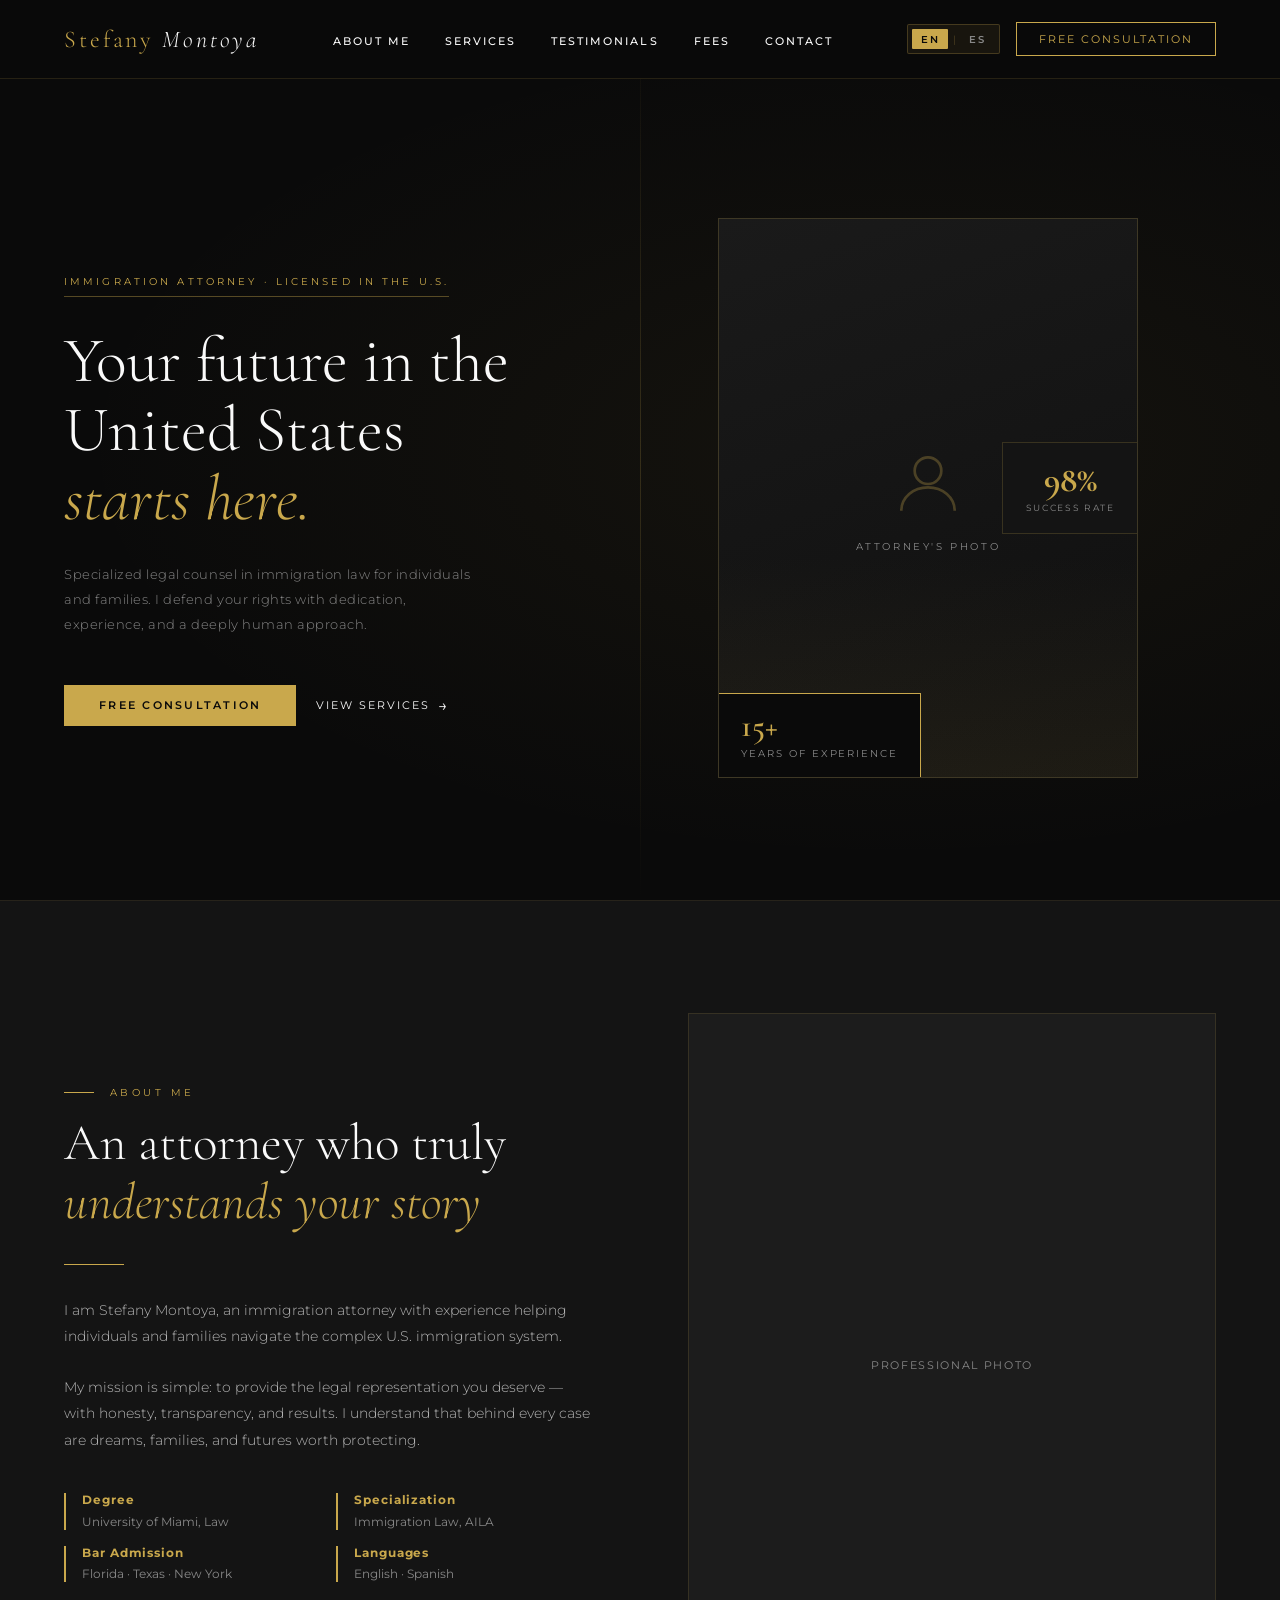
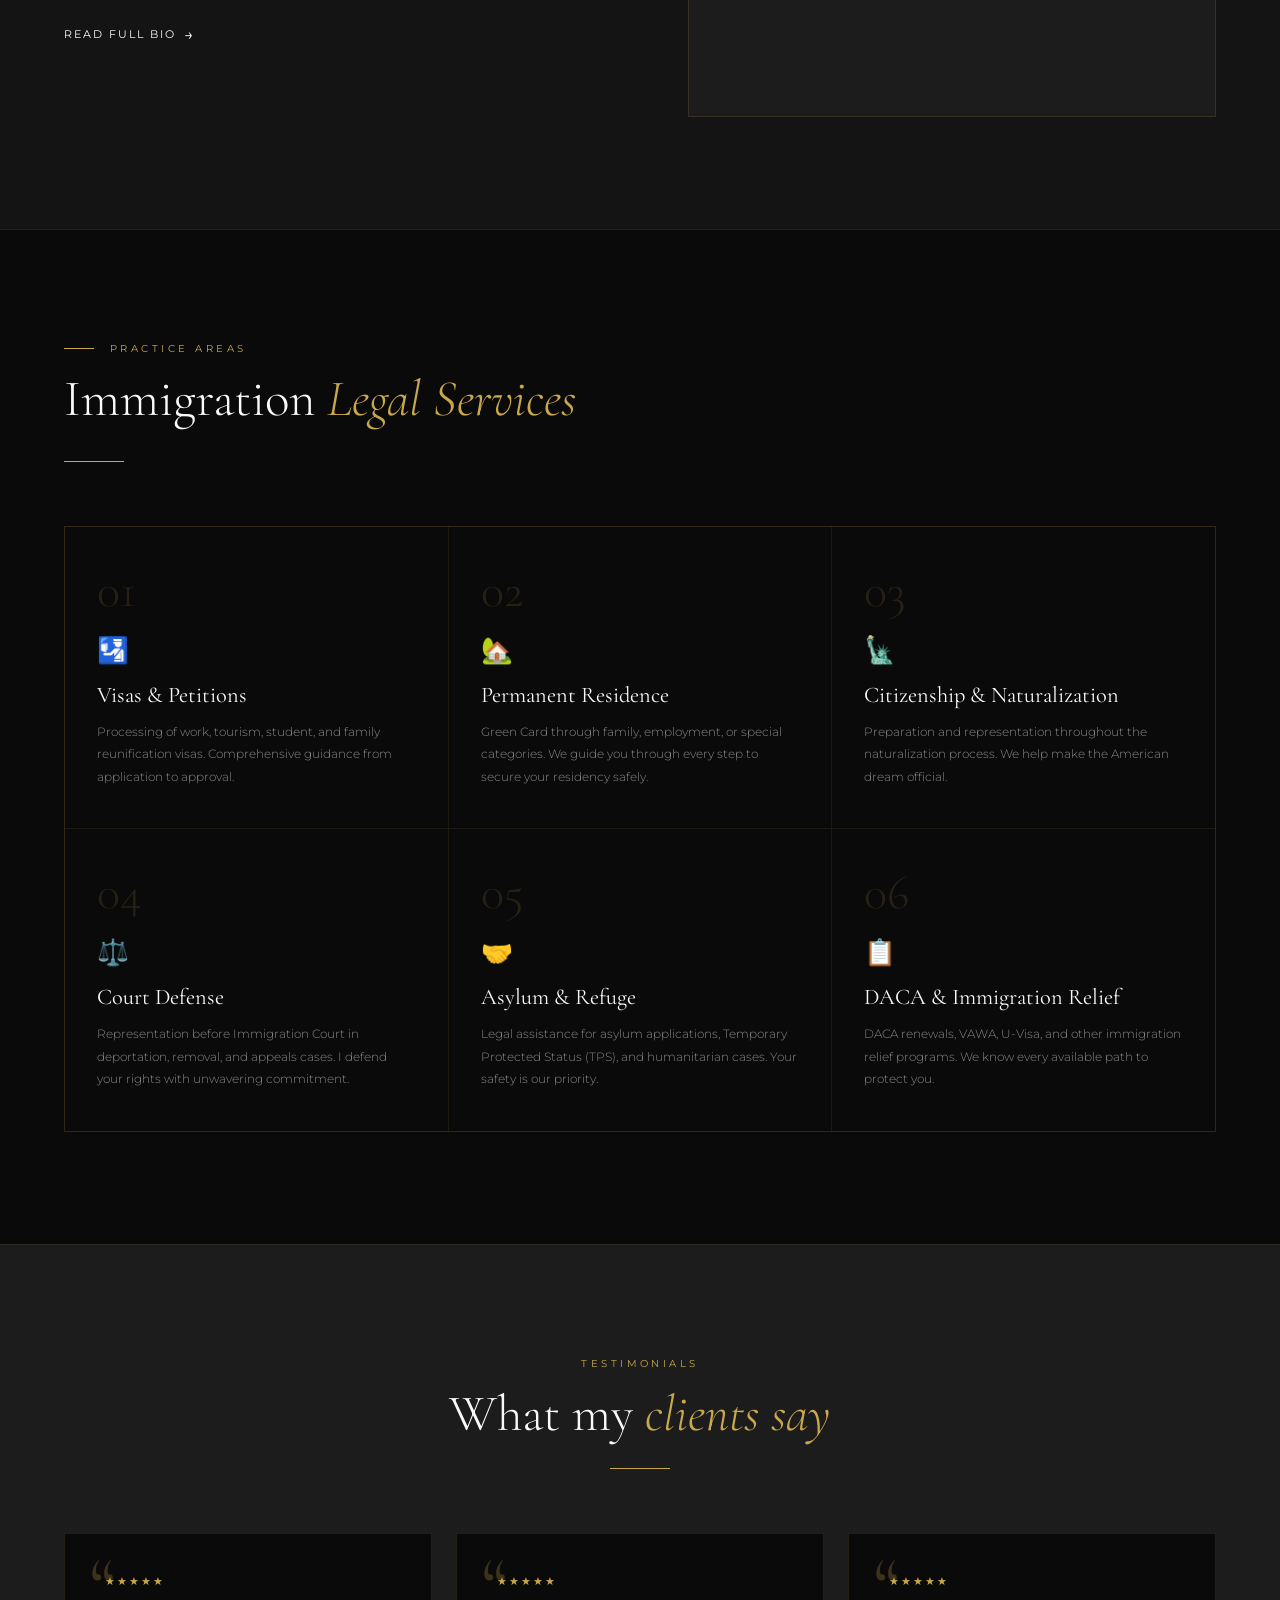
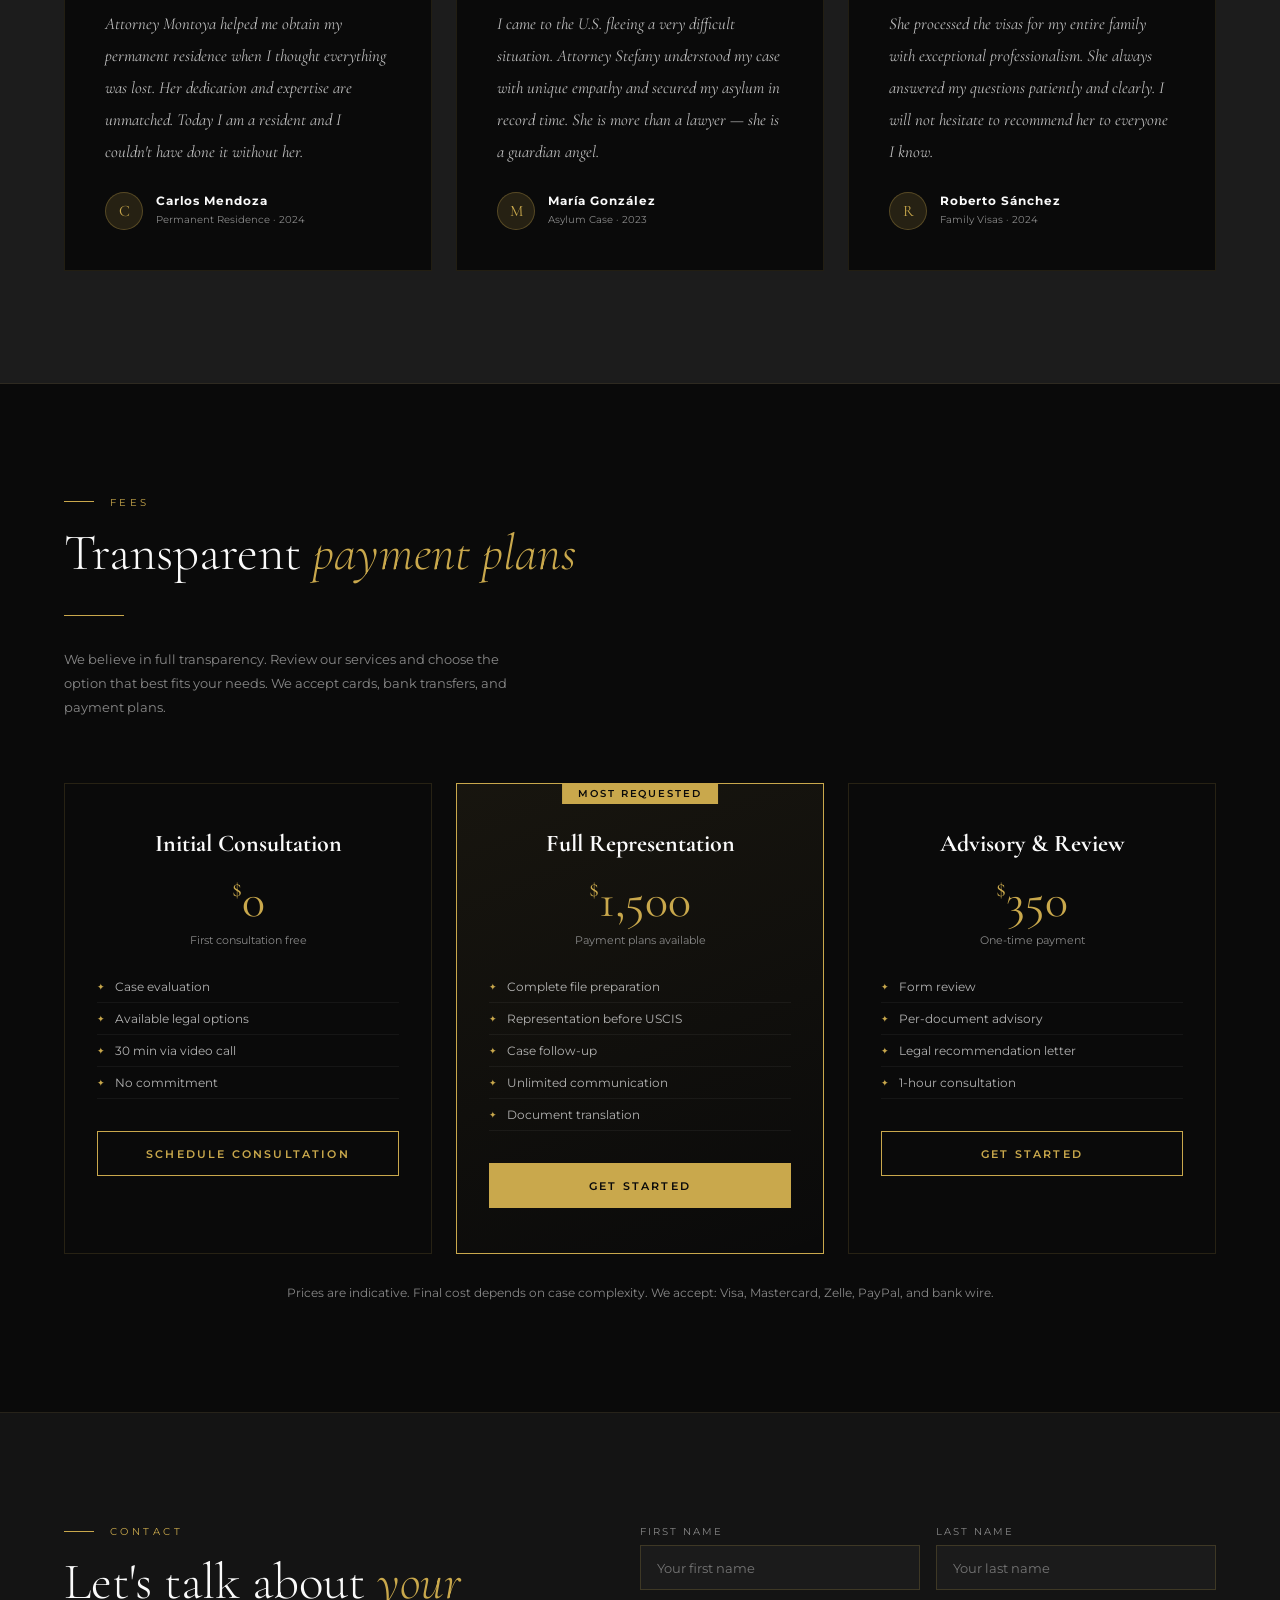
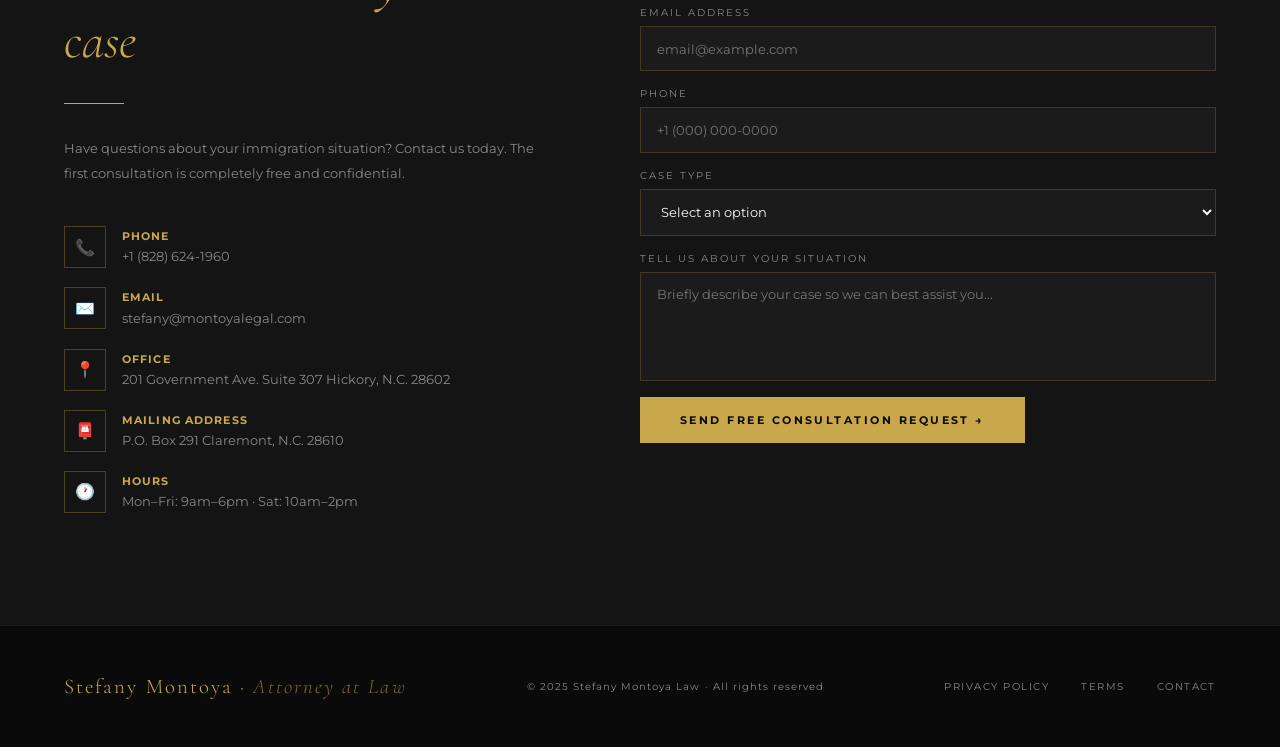
==== index.html @ d2151950 "primer commit" ====
<!doctype html>
<html lang="en">
  <head>
    <meta charset="UTF-8" />
    <meta name="viewport" content="width=device-width, initial-scale=1.0" />
    <title>Stefany Montoya | Immigration Attorney</title>
    <link
      href="https://fonts.googleapis.com/css2?family=Cormorant+Garamond:ital,wght@0,300;0,400;0,600;1,300;1,400&family=Montserrat:wght@300;400;500;600&display=swap"
      rel="stylesheet"
    />
    <link rel="stylesheet" href="css/styles.css" />
  </head>
  <body>
    <!-- ── NAV ── -->
    <nav>
      <a href="index.html" class="nav-logo">Stefany <span>Montoya</span></a>
      <ul class="nav-links">
        <li>
          <a href="about.html" data-en="About Me" data-es="Sobre mí"
            >About Me</a
          >
        </li>
        <li>
          <a href="#servicios" data-en="Services" data-es="Servicios"
            >Services</a
          >
        </li>
        <li>
          <a href="#testimonios" data-en="Testimonials" data-es="Testimonios"
            >Testimonials</a
          >
        </li>
        <li><a href="#pagos" data-en="Fees" data-es="Honorarios">Fees</a></li>
        <li>
          <a href="#contacto" data-en="Contact" data-es="Contacto">Contact</a>
        </li>
      </ul>
      <div class="nav-right">
        <div class="lang-toggle">
          <button class="lang-btn active" id="btn-en" onclick="setLang('en')">
            EN
          </button>
          <span class="lang-sep">|</span>
          <button class="lang-btn" id="btn-es" onclick="setLang('es')">
            ES
          </button>
        </div>
        <a
          href="#contacto"
          class="nav-cta"
          data-en="Free Consultation"
          data-es="Consulta gratis"
          >Free Consultation</a
        >
      </div>
    </nav>

    <!-- ── HERO ── -->
    <section id="hero">
      <div class="hero-bg"></div>
      <div class="hero-line"></div>

      <div class="hero-content fade-in">
        <span
          class="hero-label"
          data-en="Immigration Attorney · Licensed in the U.S."
          data-es="Abogada de Inmigración · Licenciada en EE.UU."
        >
          Immigration Attorney · Licensed in the U.S.
        </span>
        <h1 class="hero-title">
          <span
            data-en="Your future in the<br>United States"
            data-es="Tu futuro en<br>Estados Unidos"
            >Your future in the<br />United States</span
          ><br />
          <em data-en="starts here." data-es="comienza aquí.">starts here.</em>
        </h1>
        <p
          class="hero-subtitle"
          data-en="Specialized legal counsel in immigration law for individuals and families. I defend your rights with dedication, experience, and a deeply human approach."
          data-es="Asesoría legal especializada en inmigración para individuos y familias. Defiendo tus derechos con dedicación, experiencia y un trato profundamente humano."
        >
          Specialized legal counsel in immigration law for individuals and
          families. I defend your rights with dedication, experience, and a
          deeply human approach.
        </p>
        <div class="hero-actions">
          <a
            href="#contacto"
            class="btn-primary"
            data-en="Free Consultation"
            data-es="Consulta gratuita"
            >Free Consultation</a
          >
          <a
            href="#servicios"
            class="btn-secondary"
            data-en="View Services"
            data-es="Ver servicios"
            >View Services</a
          >
        </div>
      </div>

      <div class="hero-visual fade-in">
        <div class="hero-portrait">
          <div class="hero-portrait-placeholder">
            <svg
              width="80"
              height="80"
              viewBox="0 0 24 24"
              fill="none"
              stroke="currentColor"
              stroke-width="0.8"
            >
              <circle cx="12" cy="8" r="4" />
              <path d="M4 20c0-4 3.6-7 8-7s8 3 8 7" />
            </svg>
            <p data-en="Attorney's Photo" data-es="Foto de la abogada">
              Attorney's Photo
            </p>
          </div>
          <div class="hero-badge">
            <strong>15+</strong>
            <span data-en="Years of Experience" data-es="Años de experiencia"
              >Years of Experience</span
            >
          </div>
          <div class="hero-stats">
            <strong>98%</strong>
            <span data-en="Success Rate" data-es="Casos exitosos"
              >Success Rate</span
            >
          </div>
        </div>
      </div>
    </section>

    <!-- ── ABOUT PREVIEW ── -->
    <section id="sobre-mi">
      <div class="sobre-text fade-in">
        <span class="section-label" data-en="About Me" data-es="Sobre mí"
          >About Me</span
        >
        <h2 class="section-title">
          <span data-en="An attorney who truly " data-es="Una abogada que "
            >An attorney who truly
          </span>
          <em data-en="understands your story" data-es="entiende tu historia"
            >understands your story</em
          >
        </h2>
        <div class="gold-divider"></div>
        <p
          data-en="I am Stefany Montoya, an immigration attorney with experience helping individuals and families navigate the complex U.S. immigration system."
          data-es="Soy Stefany Montoya, abogada especializada en derecho migratorio con experiencia ayudando a familias e individuos a navegar el complejo sistema de inmigración de los Estados Unidos."
        >
          I am Stefany Montoya, an immigration attorney with experience helping
          individuals and families navigate the complex U.S. immigration system.
        </p>
        <p
          data-en="My mission is simple: to provide the legal representation you deserve — with honesty, transparency, and results. I understand that behind every case are dreams, families, and futures worth protecting."
          data-es="Mi misión es simple: brindarte la representación legal que mereces con honestidad, transparencia y resultados. Entiendo que detrás de cada caso hay sueños, familias y futuros que proteger."
        >
          My mission is simple: to provide the legal representation you deserve
          — with honesty, transparency, and results.
        </p>
        <div class="sobre-credentials">
          <div class="credential">
            <strong data-en="Degree" data-es="Licenciatura">Degree</strong>
            <span>University of Miami, Law</span>
          </div>
          <div class="credential">
            <strong data-en="Specialization" data-es="Especialización"
              >Specialization</strong
            >
            <span
              data-en="Immigration Law, AILA"
              data-es="Derecho Migratorio, AILA"
              >Immigration Law, AILA</span
            >
          </div>
          <div class="credential">
            <strong data-en="Bar Admission" data-es="Barra de Abogados"
              >Bar Admission</strong
            >
            <span>Florida · Texas · New York</span>
          </div>
          <div class="credential">
            <strong data-en="Languages" data-es="Idiomas">Languages</strong>
            <span data-en="English · Spanish" data-es="Inglés · Español"
              >English · Spanish</span
            >
          </div>
        </div>
        <br />
        <a
          href="about.html"
          class="btn-secondary"
          style="margin-top: 1.5rem"
          data-en="Read Full Bio"
          data-es="Ver biografía completa"
          >Read Full Bio</a
        >
      </div>
      <div class="sobre-image-col">
        <div class="sobre-accent"></div>
        <div
          class="sobre-img-wrap"
          data-en="Professional Photo"
          data-es="Foto profesional"
        >
          Professional Photo
        </div>
        <div class="sobre-accent2"></div>
      </div>
    </section>

    <!-- ── SERVICES ── -->
    <section id="servicios">
      <div class="servicios-header fade-in">
        <span
          class="section-label"
          data-en="Practice Areas"
          data-es="Áreas de práctica"
          >Practice Areas</span
        >
        <h2 class="section-title">
          <span data-en="Immigration " data-es="Servicios legales "
            >Immigration
          </span>
          <em data-en="Legal Services" data-es="de Inmigración"
            >Legal Services</em
          >
        </h2>
        <div class="gold-divider"></div>
      </div>
      <div class="servicios-grid fade-in">
        <div class="servicio-card">
          <div class="servicio-num">01</div>
          <span class="servicio-icon">🛂</span>
          <h3 data-en="Visas & Petitions" data-es="Visas y Peticiones">
            Visas & Petitions
          </h3>
          <p
            data-en="Processing of work, tourism, student, and family reunification visas. Comprehensive guidance from application to approval."
            data-es="Tramitación de visas de trabajo, turismo, estudiantiles y reunificación familiar. Asesoría integral desde la solicitud hasta la aprobación."
          >
            Processing of work, tourism, student, and family reunification
            visas. Comprehensive guidance from application to approval.
          </p>
        </div>
        <div class="servicio-card">
          <div class="servicio-num">02</div>
          <span class="servicio-icon">🏡</span>
          <h3 data-en="Permanent Residence" data-es="Residencia Permanente">
            Permanent Residence
          </h3>
          <p
            data-en="Green Card through family, employment, or special categories. We guide you through every step to secure your residency safely."
            data-es="Green Card por familia, empleo o categorías especiales. Te guiamos en cada etapa del proceso para obtener tu residencia de forma segura."
          >
            Green Card through family, employment, or special categories. We
            guide you through every step to secure your residency safely.
          </p>
        </div>
        <div class="servicio-card">
          <div class="servicio-num">03</div>
          <span class="servicio-icon">🗽</span>
          <h3
            data-en="Citizenship & Naturalization"
            data-es="Ciudadanía y Naturalización"
          >
            Citizenship & Naturalization
          </h3>
          <p
            data-en="Preparation and representation throughout the naturalization process. We help make the American dream official."
            data-es="Preparación y representación para el proceso de naturalización. Hacemos que el sueño americano de tus documentos se haga realidad."
          >
            Preparation and representation throughout the naturalization
            process. We help make the American dream official.
          </p>
        </div>
        <div class="servicio-card">
          <div class="servicio-num">04</div>
          <span class="servicio-icon">⚖️</span>
          <h3 data-en="Court Defense" data-es="Defensa en Corte">
            Court Defense
          </h3>
          <p
            data-en="Representation before Immigration Court in deportation, removal, and appeals cases. I defend your rights with unwavering commitment."
            data-es="Representación ante el Tribunal de Inmigración en casos de deportación, remoción y apelaciones. Defiendo tus derechos con firmeza."
          >
            Representation before Immigration Court in deportation, removal, and
            appeals cases. I defend your rights with unwavering commitment.
          </p>
        </div>
        <div class="servicio-card">
          <div class="servicio-num">05</div>
          <span class="servicio-icon">🤝</span>
          <h3 data-en="Asylum & Refuge" data-es="Asilo y Refugio">
            Asylum & Refuge
          </h3>
          <p
            data-en="Legal assistance for asylum applications, Temporary Protected Status (TPS), and humanitarian cases. Your safety is our priority."
            data-es="Asistencia legal para solicitudes de asilo, protección temporal (TPS) y casos humanitarios. Tu seguridad es nuestra prioridad."
          >
            Legal assistance for asylum applications, TPS, and humanitarian
            cases. Your safety is our priority.
          </p>
        </div>
        <div class="servicio-card">
          <div class="servicio-num">06</div>
          <span class="servicio-icon">📋</span>
          <h3
            data-en="DACA & Immigration Relief"
            data-es="DACA y Alivio Migratorio"
          >
            DACA & Immigration Relief
          </h3>
          <p
            data-en="DACA renewals, VAWA, U-Visa, and other immigration relief programs. We know every available path to protect you."
            data-es="Renovaciones de DACA, VAWA, U-Visa y otros programas de alivio migratorio. Conocemos cada vía disponible para protegerte."
          >
            DACA renewals, VAWA, U-Visa, and other immigration relief programs.
            We know every available path to protect you.
          </p>
        </div>
      </div>
    </section>

    <!-- ── TESTIMONIALS ── -->
    <section id="testimonios">
      <div class="testimonios-header fade-in">
        <span class="section-label" data-en="Testimonials" data-es="Testimonios"
          >Testimonials</span
        >
        <h2 class="section-title">
          <span data-en="What my " data-es="Lo que dicen ">What my </span>
          <em data-en="clients say" data-es="mis clientes">clients say</em>
        </h2>
        <div class="gold-divider" style="margin: 1.5rem auto"></div>
      </div>
      <div class="testimonios-grid fade-in">
        <div class="testimonio">
          <div class="stars">★★★★★</div>
          <p
            data-en="Attorney Montoya helped me obtain my permanent residence when I thought everything was lost. Her dedication and expertise are unmatched. Today I am a resident and I couldn't have done it without her."
            data-es="La Dra. Montoya me ayudó a obtener mi residencia permanente cuando pensé que todo estaba perdido. Su dedicación y conocimiento son incomparables. Hoy soy residente y no lo podría haber logrado sin ella."
          >
            Attorney Montoya helped me obtain my permanent residence when I
            thought everything was lost. Her dedication and expertise are
            unmatched.
          </p>
          <div class="testimonio-author">
            <div class="author-avatar">C</div>
            <div class="author-info">
              <strong>Carlos Mendoza</strong>
              <span
                data-en="Permanent Residence · 2024"
                data-es="Residencia Permanente · 2024"
                >Permanent Residence · 2024</span
              >
            </div>
          </div>
        </div>
        <div class="testimonio">
          <div class="stars">★★★★★</div>
          <p
            data-en="I came to the U.S. fleeing a very difficult situation. Attorney Stefany understood my case with unique empathy and secured my asylum in record time. She is more than a lawyer — she is a guardian angel."
            data-es="Llegué a EE.UU. huyendo de una situación muy difícil. La abogada Stefany entendió mi caso con una empatía única y logró mi asilo en tiempo récord. Es más que una abogada, es un ángel guardián."
          >
            I came to the U.S. fleeing a very difficult situation. Attorney
            Stefany secured my asylum in record time. She is more than a lawyer.
          </p>
          <div class="testimonio-author">
            <div class="author-avatar">M</div>
            <div class="author-info">
              <strong>María González</strong>
              <span data-en="Asylum Case · 2023" data-es="Caso de Asilo · 2023"
                >Asylum Case · 2023</span
              >
            </div>
          </div>
        </div>
        <div class="testimonio">
          <div class="stars">★★★★★</div>
          <p
            data-en="She processed the visas for my entire family with exceptional professionalism. She always answered my questions patiently and clearly. I will not hesitate to recommend her to everyone I know."
            data-es="Tramitó las visas de toda mi familia con una profesionalidad excepcional. Siempre respondía mis preguntas con paciencia y claridad. No dudaré en recomendarla a todos mis conocidos."
          >
            She processed the visas for my entire family with exceptional
            professionalism. I will not hesitate to recommend her to everyone I
            know.
          </p>
          <div class="testimonio-author">
            <div class="author-avatar">R</div>
            <div class="author-info">
              <strong>Roberto Sánchez</strong>
              <span
                data-en="Family Visas · 2024"
                data-es="Visas Familiares · 2024"
                >Family Visas · 2024</span
              >
            </div>
          </div>
        </div>
      </div>
    </section>

    <!-- ── FEES ── -->
    <section id="pagos">
      <div class="pagos-header fade-in">
        <span class="section-label" data-en="Fees" data-es="Honorarios"
          >Fees</span
        >
        <h2 class="section-title">
          <span data-en="Transparent " data-es="Planes de ">Transparent </span>
          <em data-en="payment plans" data-es="pago transparentes"
            >payment plans</em
          >
        </h2>
        <div class="gold-divider"></div>
        <p
          style="
            font-size: 0.83rem;
            color: var(--text-muted);
            max-width: 480px;
            line-height: 1.8;
          "
          data-en="We believe in full transparency. Review our services and choose the option that best fits your needs. We accept cards, bank transfers, and payment plans."
          data-es="Creemos en la transparencia total. Conoce nuestros servicios y elige el que mejor se adapte a tu situación. Aceptamos tarjetas, transferencias y planes de pago."
        >
          We believe in full transparency. Review our services and choose the
          option that best fits your needs.
        </p>
      </div>
      <div class="pagos-grid fade-in">
        <div class="pago-card">
          <h3 data-en="Initial Consultation" data-es="Consulta Inicial">
            Initial Consultation
          </h3>
          <div class="pago-price"><sup>$</sup>0</div>
          <p
            class="pago-period"
            data-en="First consultation free"
            data-es="Primera consulta gratuita"
          >
            First consultation free
          </p>
          <ul class="pago-features">
            <li data-en="Case evaluation" data-es="Evaluación de tu caso">
              Case evaluation
            </li>
            <li
              data-en="Available legal options"
              data-es="Opciones legales disponibles"
            >
              Available legal options
            </li>
            <li
              data-en="30 min via video call"
              data-es="30 minutos por videollamada"
            >
              30 min via video call
            </li>
            <li data-en="No commitment" data-es="Sin compromiso">
              No commitment
            </li>
          </ul>
          <button
            class="btn-pago"
            onclick="
              document
                .getElementById('contacto')
                .scrollIntoView({ behavior: 'smooth' })
            "
            data-en="Schedule Consultation"
            data-es="Agendar consulta"
          >
            Schedule Consultation
          </button>
        </div>
        <div class="pago-card featured">
          <div
            class="pago-badge"
            data-en="Most Requested"
            data-es="Más solicitado"
          >
            Most Requested
          </div>
          <h3 data-en="Full Representation" data-es="Representación Completa">
            Full Representation
          </h3>
          <div class="pago-price"><sup>$</sup>1,500</div>
          <p
            class="pago-period"
            data-en="Payment plans available"
            data-es="Pago en cuotas disponible"
          >
            Payment plans available
          </p>
          <ul class="pago-features">
            <li
              data-en="Complete file preparation"
              data-es="Preparación del expediente"
            >
              Complete file preparation
            </li>
            <li
              data-en="Representation before USCIS"
              data-es="Representación ante USCIS"
            >
              Representation before USCIS
            </li>
            <li data-en="Case follow-up" data-es="Seguimiento del caso">
              Case follow-up
            </li>
            <li
              data-en="Unlimited communication"
              data-es="Comunicación ilimitada"
            >
              Unlimited communication
            </li>
            <li
              data-en="Document translation"
              data-es="Traducción de documentos"
            >
              Document translation
            </li>
          </ul>
          <button
            class="btn-pago"
            data-en="Get Started"
            data-es="Contratar ahora"
          >
            Get Started
          </button>
        </div>
        <div class="pago-card">
          <h3 data-en="Advisory & Review" data-es="Asesoría y Revisión">
            Advisory & Review
          </h3>
          <div class="pago-price"><sup>$</sup>350</div>
          <p
            class="pago-period"
            data-en="One-time payment"
            data-es="Pago único"
          >
            One-time payment
          </p>
          <ul class="pago-features">
            <li data-en="Form review" data-es="Revisión de formularios">
              Form review
            </li>
            <li
              data-en="Per-document advisory"
              data-es="Asesoría por documento"
            >
              Per-document advisory
            </li>
            <li
              data-en="Legal recommendation letter"
              data-es="Carta de recomendación legal"
            >
              Legal recommendation letter
            </li>
            <li data-en="1-hour consultation" data-es="1 hora de consulta">
              1-hour consultation
            </li>
          </ul>
          <button class="btn-pago" data-en="Get Started" data-es="Contratar">
            Get Started
          </button>
        </div>
      </div>
      <p
        style="
          text-align: center;
          margin-top: 2rem;
          font-size: 0.72rem;
          color: var(--text-muted);
        "
        data-en="Prices are indicative. Final cost depends on case complexity. We accept: Visa, Mastercard, Zelle, PayPal, and bank wire."
        data-es="Los precios son orientativos. El costo final depende de la complejidad del caso. Aceptamos: Visa, Mastercard, Zelle, PayPal y transferencia bancaria."
      >
        Prices are indicative. Final cost depends on case complexity. We accept:
        Visa, Mastercard, Zelle, PayPal, and bank wire.
      </p>
    </section>

    <!-- ── CONTACT ── -->
    <section id="contacto">
      <div class="contacto-inner">
        <div class="contacto-info fade-in">
          <span class="section-label" data-en="Contact" data-es="Contacto"
            >Contact</span
          >
          <h2 class="section-title">
            <span data-en="Let's talk about " data-es="Hablemos de "
              >Let's talk about
            </span>
            <em data-en="your case" data-es="tu caso">your case</em>
          </h2>
          <div class="gold-divider"></div>
          <p
            data-en="Have questions about your immigration situation? Contact us today. The first consultation is completely free and confidential."
            data-es="¿Tienes dudas sobre tu situación migratoria? Contáctanos hoy. La primera consulta es completamente gratuita y confidencial."
          >
            Have questions about your immigration situation? Contact us today.
            The first consultation is completely free and confidential.
          </p>
          <div class="contact-methods">
            <div class="contact-item">
              <div class="contact-icon">📞</div>
              <div class="contact-item-text">
                <strong data-en="Phone" data-es="Teléfono">Phone</strong>
                <span>+1 (828) 624-1960</span>
              </div>
            </div>
            <div class="contact-item">
              <div class="contact-icon">✉️</div>
              <div class="contact-item-text">
                <strong data-en="Email" data-es="Correo">Email</strong>
                <span>stefany@montoyalegal.com</span>
              </div>
            </div>
            <div class="contact-item">
              <div class="contact-icon">📍</div>
              <div class="contact-item-text">
                <strong data-en="Office" data-es="Oficina">Office</strong>
                <span>201 Government Ave. Suite 307 Hickory, N.C. 28602</span>
              </div>
            </div>
            <div class="contact-item">
              <div class="contact-icon">📮</div>
              <div class="contact-item-text">
                <strong data-en="Mailing Address" data-es="Dirección Postal"
                  >Mailing Address</strong
                >
                <span> P.O. Box 291 Claremont, N.C. 28610</span>
              </div>
            </div>
            <div class="contact-item">
              <div class="contact-icon">🕐</div>
              <div class="contact-item-text">
                <strong data-en="Hours" data-es="Horario">Hours</strong>
                <span
                  data-en="Mon–Fri: 9am–6pm · Sat: 10am–2pm"
                  data-es="Lun–Vie: 9am–6pm · Sáb: 10am–2pm"
                  >Mon–Fri: 9am–6pm · Sat: 10am–2pm</span
                >
              </div>
            </div>
          </div>
        </div>
        <div class="fade-in">
          <div class="form-grid">
            <div class="form-row">
              <div class="form-group">
                <label data-en="First Name" data-es="Nombre">First Name</label>
                <input
                  type="text"
                  id="inp-fname"
                  placeholder="Your first name"
                />
              </div>
              <div class="form-group">
                <label data-en="Last Name" data-es="Apellido">Last Name</label>
                <input
                  type="text"
                  id="inp-lname"
                  placeholder="Your last name"
                />
              </div>
            </div>
            <div class="form-group">
              <label data-en="Email Address" data-es="Correo electrónico"
                >Email Address</label
              >
              <input
                type="email"
                id="inp-email"
                placeholder="email@example.com"
              />
            </div>
            <div class="form-group">
              <label data-en="Phone" data-es="Teléfono">Phone</label>
              <input type="tel" placeholder="+1 (000) 000-0000" />
            </div>
            <div class="form-group">
              <label data-en="Case Type" data-es="Tipo de caso"
                >Case Type</label
              >
              <select id="sel-case">
                <option
                  value=""
                  disabled
                  selected
                  data-en="Select an option"
                  data-es="Selecciona una opción"
                >
                  Select an option
                </option>
                <option
                  data-en="Visas & Petitions"
                  data-es="Visas y Peticiones"
                >
                  Visas & Petitions
                </option>
                <option
                  data-en="Permanent Residence (Green Card)"
                  data-es="Residencia Permanente (Green Card)"
                >
                  Permanent Residence (Green Card)
                </option>
                <option
                  data-en="Citizenship / Naturalization"
                  data-es="Ciudadanía / Naturalización"
                >
                  Citizenship / Naturalization
                </option>
                <option
                  data-en="Court Defense / Deportation"
                  data-es="Defensa en Corte / Deportación"
                >
                  Court Defense / Deportation
                </option>
                <option data-en="Asylum or Refuge" data-es="Asilo o Refugio">
                  Asylum or Refuge
                </option>
                <option
                  data-en="DACA / Immigration Relief"
                  data-es="DACA / Alivio Migratorio"
                >
                  DACA / Immigration Relief
                </option>
                <option data-en="Other" data-es="Otro">Other</option>
              </select>
            </div>
            <div class="form-group">
              <label
                data-en="Tell us about your situation"
                data-es="Cuéntanos tu situación"
                >Tell us about your situation</label
              >
              <textarea
                rows="5"
                id="inp-msg"
                placeholder="Briefly describe your case so we can best assist you..."
              ></textarea>
            </div>
            <button
              class="form-submit"
              data-en="Send Free Consultation Request →"
              data-es="Enviar consulta gratuita →"
            >
              Send Free Consultation Request →
            </button>
          </div>
        </div>
      </div>
    </section>

    <!-- ── FOOTER ── -->
    <footer>
      <div class="footer-logo">
        Stefany Montoya ·
        <em
          style="
            font-style: italic;
            font-family: &quot;Cormorant Garamond&quot;, serif;
            color: rgba(201, 168, 76, 0.6);
          "
          data-en="Attorney at Law"
          data-es="Abogada"
          >Attorney at Law</em
        >
      </div>
      <p
        class="footer-copy"
        data-en="© 2025 Stefany Montoya Law · All rights reserved"
        data-es="© 2025 Stefany Montoya Law · Todos los derechos reservados"
      >
        © 2025 Stefany Montoya Law · All rights reserved
      </p>
      <div class="footer-links">
        <a href="#" data-en="Privacy Policy" data-es="Política de privacidad"
          >Privacy Policy</a
        >
        <a href="#" data-en="Terms" data-es="Términos">Terms</a>
        <a href="#contacto" data-en="Contact" data-es="Contacto">Contact</a>
      </div>
    </footer>

    <script src="js/main.js"></script>
  </body>
</html>
---- css/styles.css ----
/* ============================================================
   styles.css — Stefany Montoya | Immigration Attorney
   ============================================================ */

/* ── RESET & VARIABLES ── */
*, *::before, *::after { box-sizing: border-box; margin: 0; padding: 0; }

:root {
  --gold:       #C9A84C;
  --gold-light: #E8C96A;
  --black:      #0A0A0A;
  --black-soft: #141414;
  --dark:       #1C1C1C;
  --text-muted: #888;
  --white:      #FAFAFA;
}

html { scroll-behavior: smooth; }

body {
  font-family: 'Montserrat', sans-serif;
  background: var(--black);
  color: var(--white);
  overflow-x: hidden;
}

/* ── LANG TOGGLE ── */
.lang-toggle {
  display: flex; align-items: center; gap: 0.3rem;
  background: rgba(201,168,76,0.08);
  border: 1px solid rgba(201,168,76,0.25);
  border-radius: 2px; padding: 0.25rem 0.3rem;
}
.lang-btn {
  background: none; border: none; cursor: pointer;
  font-family: 'Montserrat', sans-serif;
  font-size: 0.62rem; letter-spacing: 0.15em; font-weight: 600;
  padding: 0.25rem 0.55rem; color: var(--text-muted);
  transition: all .2s; border-radius: 1px;
}
.lang-btn.active { background: var(--gold); color: var(--black); }
.lang-btn:hover:not(.active) { color: var(--gold); }
.lang-sep { color: rgba(201,168,76,0.3); font-size: 0.6rem; }

/* ── NAV ── */
nav {
  position: fixed; top: 0; left: 0; right: 0; z-index: 100;
  display: flex; align-items: center; justify-content: space-between;
  padding: 1.4rem 5%;
  background: rgba(10,10,10,0.92); backdrop-filter: blur(12px);
  border-bottom: 1px solid rgba(201,168,76,0.15);
  gap: 1rem;
}
.nav-logo {
  font-family: 'Cormorant Garamond', serif;
  font-size: 1.5rem; font-weight: 300; letter-spacing: 0.12em;
  color: var(--gold); text-decoration: none;
}
.nav-logo span { font-style: italic; color: var(--white); }
.nav-links { display: flex; gap: 2.2rem; list-style: none; }
.nav-links a {
  color: var(--white); text-decoration: none;
  font-size: 0.7rem; letter-spacing: 0.18em; text-transform: uppercase;
  font-weight: 500; transition: color .25s;
}
.nav-links a:hover { color: var(--gold); }
.nav-right { display: flex; align-items: center; gap: 1rem; }
.nav-cta {
  background: transparent; border: 1px solid var(--gold);
  color: var(--gold); padding: 0.55rem 1.4rem;
  font-family: 'Montserrat', sans-serif;
  font-size: 0.68rem; letter-spacing: 0.18em; text-transform: uppercase;
  cursor: pointer; transition: all .25s; text-decoration: none; white-space: nowrap;
}
.nav-cta:hover { background: var(--gold); color: var(--black); }

/* ── HERO ── */
#hero {
  min-height: 100vh;
  display: grid; grid-template-columns: 1fr 1fr;
  align-items: center; padding: 6rem 5% 0;
  position: relative; overflow: hidden;
}
.hero-bg {
  position: absolute; inset: 0;
  background: radial-gradient(ellipse at 70% 50%, rgba(201,168,76,0.06) 0%, transparent 65%);
}
.hero-line {
  position: absolute; top: 0; left: 50%;
  width: 1px; height: 100%;
  background: linear-gradient(to bottom, transparent, rgba(201,168,76,0.2), transparent);
}
.hero-content { position: relative; z-index: 2; }
.hero-label {
  display: inline-block; font-size: 0.65rem; letter-spacing: 0.3em;
  text-transform: uppercase; color: var(--gold);
  margin-bottom: 1.8rem; padding-bottom: 0.5rem;
  border-bottom: 1px solid rgba(201,168,76,0.4);
}
.hero-title {
  font-family: 'Cormorant Garamond', serif;
  font-size: clamp(3rem, 5vw, 5.5rem);
  font-weight: 300; line-height: 1.08; color: var(--white); margin-bottom: 1.8rem;
}
.hero-title em { font-style: italic; color: var(--gold); }
.hero-subtitle {
  font-size: 0.82rem; line-height: 1.9; color: var(--text-muted);
  max-width: 420px; margin-bottom: 3rem; font-weight: 300; letter-spacing: 0.04em;
}
.hero-actions { display: flex; gap: 1.2rem; align-items: center; }

.btn-primary {
  background: var(--gold); color: var(--black);
  padding: 0.85rem 2.2rem; font-family: 'Montserrat', sans-serif;
  font-size: 0.7rem; font-weight: 600; letter-spacing: 0.2em;
  text-transform: uppercase; border: none; cursor: pointer;
  transition: all .3s; text-decoration: none; display: inline-block;
}
.btn-primary:hover { background: var(--gold-light); transform: translateY(-1px); }

.btn-secondary {
  color: var(--white); font-size: 0.7rem; letter-spacing: 0.18em;
  text-transform: uppercase; text-decoration: none;
  display: flex; align-items: center; gap: 0.5rem; transition: color .25s;
}
.btn-secondary:hover { color: var(--gold); }
.btn-secondary::after { content: '→'; font-size: 1rem; }

.hero-visual { position: relative; z-index: 2; display: flex; justify-content: center; align-items: center; }
.hero-portrait {
  width: 420px; height: 560px; background: var(--dark);
  border: 1px solid rgba(201,168,76,0.2);
  position: relative; overflow: hidden;
  display: flex; align-items: flex-end; justify-content: center;
}
.hero-portrait-placeholder {
  width: 100%; height: 100%;
  display: flex; flex-direction: column; align-items: center; justify-content: center; gap: 1rem;
  background: linear-gradient(160deg, #1a1a1a 0%, #0f0f0f 100%); color: var(--gold);
}
.hero-portrait-placeholder svg { opacity: 0.3; }
.hero-portrait-placeholder p { font-size: 0.65rem; letter-spacing: 0.25em; text-transform: uppercase; color: var(--text-muted); }
.hero-portrait::before {
  content: ''; position: absolute; bottom: 0; left: 0; right: 0; height: 40%;
  background: linear-gradient(to top, rgba(201,168,76,0.08), transparent);
}
.hero-badge {
  position: absolute; bottom: -1px; left: -1px;
  background: var(--black); border: 1px solid var(--gold); padding: 1rem 1.4rem;
}
.hero-badge strong { display: block; font-family: 'Cormorant Garamond', serif; font-size: 2rem; font-weight: 600; color: var(--gold); line-height: 1; }
.hero-badge span { font-size: 0.6rem; letter-spacing: 0.2em; text-transform: uppercase; color: var(--text-muted); }
.hero-stats {
  position: absolute; right: -1px; top: 40%;
  background: var(--black-soft); border: 1px solid rgba(201,168,76,0.2);
  padding: 1.2rem 1.4rem; text-align: center;
}
.hero-stats strong { display: block; font-family: 'Cormorant Garamond', serif; font-size: 2.2rem; color: var(--gold); line-height: 1; }
.hero-stats span { font-size: 0.58rem; letter-spacing: 0.18em; text-transform: uppercase; color: var(--text-muted); display: block; margin-top: 0.3rem; }

/* ── SECTION BASE ── */
section { padding: 7rem 5%; }
.section-label {
  font-size: 0.62rem; letter-spacing: 0.35em; text-transform: uppercase;
  color: var(--gold); margin-bottom: 1rem;
  display: flex; align-items: center; gap: 1rem;
}
.section-label::before { content: ''; display: block; width: 30px; height: 1px; background: var(--gold); }
.section-title {
  font-family: 'Cormorant Garamond', serif;
  font-size: clamp(2.2rem, 4vw, 3.8rem);
  font-weight: 300; line-height: 1.15; margin-bottom: 1.5rem;
}
.section-title em { font-style: italic; color: var(--gold); }
.gold-divider { width: 60px; height: 1px; background: var(--gold); margin: 2rem 0; }

/* ── ABOUT ── */
#sobre-mi {
  display: grid; grid-template-columns: 1fr 1fr;
  gap: 6rem; align-items: center;
  background: var(--black-soft);
  border-top: 1px solid rgba(201,168,76,0.1);
  border-bottom: 1px solid rgba(201,168,76,0.1);
}
.sobre-text p { font-size: 0.85rem; line-height: 1.95; color: rgba(250,250,250,0.7); margin-bottom: 1.5rem; font-weight: 300; }
.sobre-credentials { display: grid; grid-template-columns: 1fr 1fr; gap: 1rem; margin-top: 2.5rem; }
.credential { border-left: 2px solid var(--gold); padding-left: 1rem; }
.credential strong { display: block; font-size: 0.72rem; letter-spacing: 0.08em; margin-bottom: 0.2rem; color: var(--gold); }
.credential span { font-size: 0.75rem; color: var(--text-muted); }
.sobre-image-col { position: relative; }
.sobre-img-wrap {
  width: 100%; aspect-ratio: 3/4; background: var(--dark);
  border: 1px solid rgba(201,168,76,0.15);
  display: flex; align-items: center; justify-content: center;
  color: var(--text-muted); font-size: 0.7rem; letter-spacing: 0.15em; text-transform: uppercase;
}
.sobre-accent { position: absolute; top: -20px; right: -20px; width: 120px; height: 120px; border: 1px solid rgba(201,168,76,0.25); z-index: -1; }
.sobre-accent2 { position: absolute; bottom: -20px; left: -20px; width: 80px; height: 80px; background: rgba(201,168,76,0.05); border: 1px solid rgba(201,168,76,0.2); z-index: -1; }

/* ── SERVICES ── */
#servicios { background: var(--black); }
.servicios-header { max-width: 560px; margin-bottom: 4rem; }
.servicios-grid {
  display: grid; grid-template-columns: repeat(3, 1fr);
  gap: 1px; background: rgba(201,168,76,0.1); border: 1px solid rgba(201,168,76,0.1);
}
.servicio-card { background: var(--black); padding: 2.5rem 2rem; transition: background .3s; position: relative; overflow: hidden; }
.servicio-card::after { content: ''; position: absolute; bottom: 0; left: 0; width: 0; height: 2px; background: var(--gold); transition: width .4s ease; }
.servicio-card:hover::after { width: 100%; }
.servicio-card:hover { background: rgba(201,168,76,0.04); }
.servicio-num { font-family: 'Cormorant Garamond', serif; font-size: 3rem; font-weight: 300; color: rgba(201,168,76,0.15); line-height: 1; margin-bottom: 1.2rem; }
.servicio-icon { font-size: 1.6rem; margin-bottom: 1rem; display: block; }
.servicio-card h3 { font-family: 'Cormorant Garamond', serif; font-size: 1.4rem; font-weight: 400; margin-bottom: 0.8rem; }
.servicio-card p { font-size: 0.78rem; line-height: 1.8; color: var(--text-muted); font-weight: 300; }

/* ── TESTIMONIALS ── */
#testimonios {
  background: var(--dark);
  border-top: 1px solid rgba(201,168,76,0.1);
  border-bottom: 1px solid rgba(201,168,76,0.1);
}
.testimonios-header { text-align: center; margin-bottom: 4rem; }
.testimonios-header .section-label { justify-content: center; }
.testimonios-header .section-label::before { display: none; }
.testimonios-grid { display: grid; grid-template-columns: repeat(3, 1fr); gap: 1.5rem; }
.testimonio { background: var(--black); border: 1px solid rgba(201,168,76,0.12); padding: 2.5rem; position: relative; }
.testimonio::before { content: '\201C'; font-family: 'Cormorant Garamond', serif; font-size: 5rem; line-height: 0.7; color: var(--gold); opacity: 0.25; position: absolute; top: 1.5rem; left: 1.5rem; }
.testimonio p { font-family: 'Cormorant Garamond', serif; font-size: 1.05rem; line-height: 1.9; color: rgba(250,250,250,0.75); font-style: italic; margin-bottom: 1.5rem; padding-top: 1rem; }
.testimonio-author { display: flex; align-items: center; gap: 0.8rem; }
.author-avatar { width: 38px; height: 38px; border-radius: 50%; background: rgba(201,168,76,0.15); border: 1px solid rgba(201,168,76,0.3); display: flex; align-items: center; justify-content: center; font-family: 'Cormorant Garamond', serif; font-size: 1rem; color: var(--gold); }
.author-info strong { display: block; font-size: 0.72rem; letter-spacing: 0.08em; }
.author-info span { font-size: 0.65rem; color: var(--text-muted); }
.stars { color: var(--gold); font-size: 0.7rem; letter-spacing: 2px; margin-bottom: 0.3rem; }

/* ── FEES ── */
#pagos { background: var(--black); }
.pagos-header { max-width: 540px; margin-bottom: 4rem; }
.pagos-grid { display: grid; grid-template-columns: repeat(3, 1fr); gap: 1.5rem; }
.pago-card { border: 1px solid rgba(201,168,76,0.15); padding: 2.8rem 2rem; text-align: center; position: relative; transition: border-color .3s, transform .3s; }
.pago-card:hover { border-color: var(--gold); transform: translateY(-4px); }
.pago-card.featured { border-color: var(--gold); background: linear-gradient(160deg, rgba(201,168,76,0.07), transparent); }
.pago-badge { position: absolute; top: -1px; left: 50%; transform: translateX(-50%); background: var(--gold); color: var(--black); font-size: 0.6rem; letter-spacing: 0.2em; text-transform: uppercase; padding: 0.3rem 1rem; font-weight: 600; white-space: nowrap; }
.pago-card h3 { font-family: 'Cormorant Garamond', serif; font-size: 1.5rem; margin-bottom: 0.5rem; }
.pago-price { font-family: 'Cormorant Garamond', serif; font-size: 3rem; color: var(--gold); line-height: 1; margin: 1.2rem 0 0.5rem; }
.pago-price sup { font-size: 1.5rem; vertical-align: top; margin-top: 0.5rem; }
.pago-period { font-size: 0.7rem; color: var(--text-muted); margin-bottom: 1.5rem; }
.pago-features { list-style: none; margin-bottom: 2rem; text-align: left; }
.pago-features li { font-size: 0.78rem; color: rgba(250,250,250,0.7); padding: 0.5rem 0; border-bottom: 1px solid rgba(255,255,255,0.05); display: flex; gap: 0.6rem; align-items: center; }
.pago-features li::before { content: '✦'; color: var(--gold); font-size: 0.55rem; }
.btn-pago { display: block; width: 100%; padding: 0.9rem; border: 1px solid var(--gold); background: transparent; color: var(--gold); font-family: 'Montserrat', sans-serif; font-size: 0.68rem; letter-spacing: 0.2em; text-transform: uppercase; cursor: pointer; transition: all .25s; font-weight: 600; }
.btn-pago:hover, .pago-card.featured .btn-pago { background: var(--gold); color: var(--black); }

/* ── CONTACT ── */
#contacto {
  background: var(--black-soft);
  border-top: 1px solid rgba(201,168,76,0.1);
}
.contacto-inner { display: grid; grid-template-columns: 1fr 1.2fr; gap: 6rem; }
.contacto-info p { font-size: 0.83rem; color: var(--text-muted); line-height: 1.9; margin-bottom: 2.5rem; }
.contact-methods { display: flex; flex-direction: column; gap: 1.2rem; }
.contact-item { display: flex; align-items: center; gap: 1rem; }
.contact-icon { width: 42px; height: 42px; border: 1px solid rgba(201,168,76,0.3); display: flex; align-items: center; justify-content: center; font-size: 1rem; color: var(--gold); flex-shrink: 0; }
.contact-item-text strong { display: block; font-size: 0.7rem; letter-spacing: 0.1em; text-transform: uppercase; color: var(--gold); margin-bottom: 0.2rem; }
.contact-item-text span { font-size: 0.82rem; color: var(--text-muted); }
.form-grid { display: flex; flex-direction: column; gap: 1rem; }
.form-row { display: grid; grid-template-columns: 1fr 1fr; gap: 1rem; }
.form-group { display: flex; flex-direction: column; gap: 0.5rem; }
.form-group label { font-size: 0.62rem; letter-spacing: 0.2em; text-transform: uppercase; color: var(--text-muted); }
.form-group input,
.form-group select,
.form-group textarea {
  background: rgba(255,255,255,0.03);
  border: 1px solid rgba(201,168,76,0.2);
  padding: 0.85rem 1rem; color: var(--white);
  font-family: 'Montserrat', sans-serif; font-size: 0.82rem;
  outline: none; transition: border-color .25s; resize: none;
}
.form-group input:focus,
.form-group select:focus,
.form-group textarea:focus { border-color: var(--gold); }
.form-group select option { background: var(--dark); }
.form-submit {
  background: var(--gold); color: var(--black); padding: 1rem 2.5rem; border: none;
  font-family: 'Montserrat', sans-serif; font-size: 0.7rem; font-weight: 700;
  letter-spacing: 0.22em; text-transform: uppercase; cursor: pointer;
  transition: all .3s; align-self: flex-start;
}
.form-submit:hover { background: var(--gold-light); }

/* ── ABOUT PAGE ── */
.about-hero {
  min-height: 50vh; display: flex; flex-direction: column;
  align-items: center; justify-content: center;
  text-align: center; padding: 8rem 5% 5rem;
  position: relative; overflow: hidden;
  background: radial-gradient(ellipse at 50% 60%, rgba(201,168,76,0.06) 0%, transparent 70%);
  border-bottom: 1px solid rgba(201,168,76,0.1);
}
.about-hero .section-label { justify-content: center; }
.about-hero .section-label::before { display: none; }
.about-content { display: grid; grid-template-columns: 1fr 1.3fr; gap: 6rem; align-items: start; }
.about-img-wrap {
  width: 100%; aspect-ratio: 3/4; background: var(--dark);
  border: 1px solid rgba(201,168,76,0.15);
  display: flex; align-items: center; justify-content: center;
  color: var(--text-muted); font-size: 0.7rem; letter-spacing: 0.15em; text-transform: uppercase;
  position: sticky; top: 7rem;
}
.about-body p { font-size: 0.88rem; line-height: 2; color: rgba(250,250,250,0.75); margin-bottom: 1.6rem; font-weight: 300; }
.about-body h3 { font-family: 'Cormorant Garamond', serif; font-size: 1.8rem; font-weight: 300; margin: 2.5rem 0 1rem; }
.about-body h3 em { font-style: italic; color: var(--gold); }
.credentials-list { display: grid; grid-template-columns: 1fr 1fr; gap: 1rem; margin: 2rem 0; }
.cred-item { border-left: 2px solid var(--gold); padding-left: 1rem; }
.cred-item strong { display: block; font-size: 0.7rem; letter-spacing: 0.1em; color: var(--gold); margin-bottom: 0.3rem; }
.cred-item span { font-size: 0.78rem; color: var(--text-muted); }

/* ── FOOTER ── */
footer {
  background: var(--black); border-top: 1px solid rgba(201,168,76,0.1);
  padding: 3rem 5%; display: flex; align-items: center; justify-content: space-between;
}
.footer-logo { font-family: 'Cormorant Garamond', serif; font-size: 1.3rem; color: var(--gold); font-weight: 300; letter-spacing: 0.1em; }
.footer-copy { font-size: 0.65rem; color: var(--text-muted); letter-spacing: 0.1em; }
.footer-links { display: flex; gap: 2rem; }
.footer-links a { font-size: 0.62rem; letter-spacing: 0.15em; text-transform: uppercase; color: var(--text-muted); text-decoration: none; transition: color .25s; }
.footer-links a:hover { color: var(--gold); }

/* ── ANIMATIONS ── */
.fade-in { opacity: 0; transform: translateY(24px); transition: opacity 0.7s ease, transform 0.7s ease; }
.fade-in.visible { opacity: 1; transform: translateY(0); }

/* ── RESPONSIVE ── */
@media (max-width: 900px) {
  #hero { grid-template-columns: 1fr; padding-top: 8rem; text-align: center; }
  .hero-visual { display: none; }
  .hero-subtitle { margin: 0 auto 2.5rem; }
  .hero-actions { justify-content: center; }
  #sobre-mi, .about-content { grid-template-columns: 1fr; gap: 3rem; }
  .sobre-image-col, .about-img-wrap { display: none; }
  .servicios-grid, .testimonios-grid, .pagos-grid { grid-template-columns: 1fr; }
  .contacto-inner { grid-template-columns: 1fr; gap: 3rem; }
  .form-row, .credentials-list { grid-template-columns: 1fr; }
  footer { flex-direction: column; gap: 1.5rem; text-align: center; }
  .nav-links { display: none; }
}

/* ── VALIDACIÓN ── */
.input-error {
  border-color: #e05555 !important;
  background: rgba(224, 85, 85, 0.05) !important;
}

.field-error {
  color: #e05555;
  font-size: 0.65rem;
  letter-spacing: 0.1em;
  margin-top: 0.3rem;
}
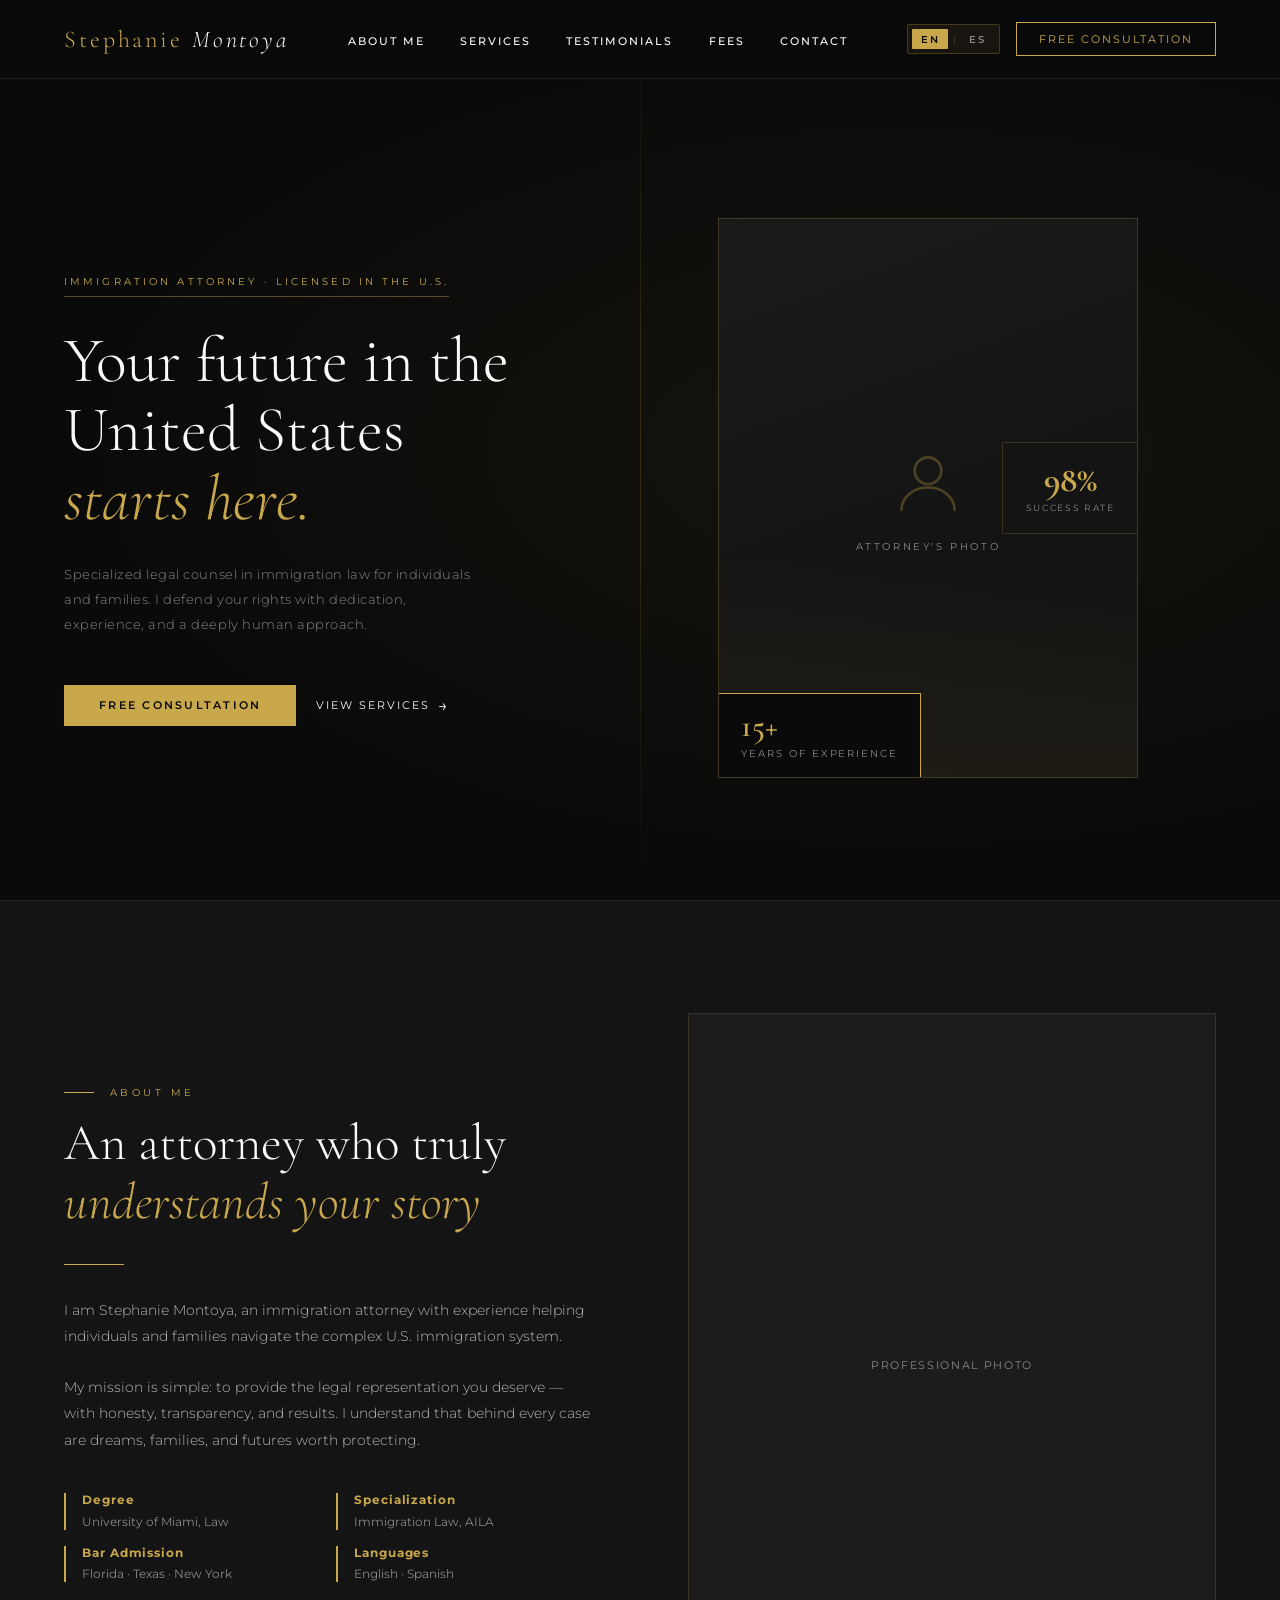
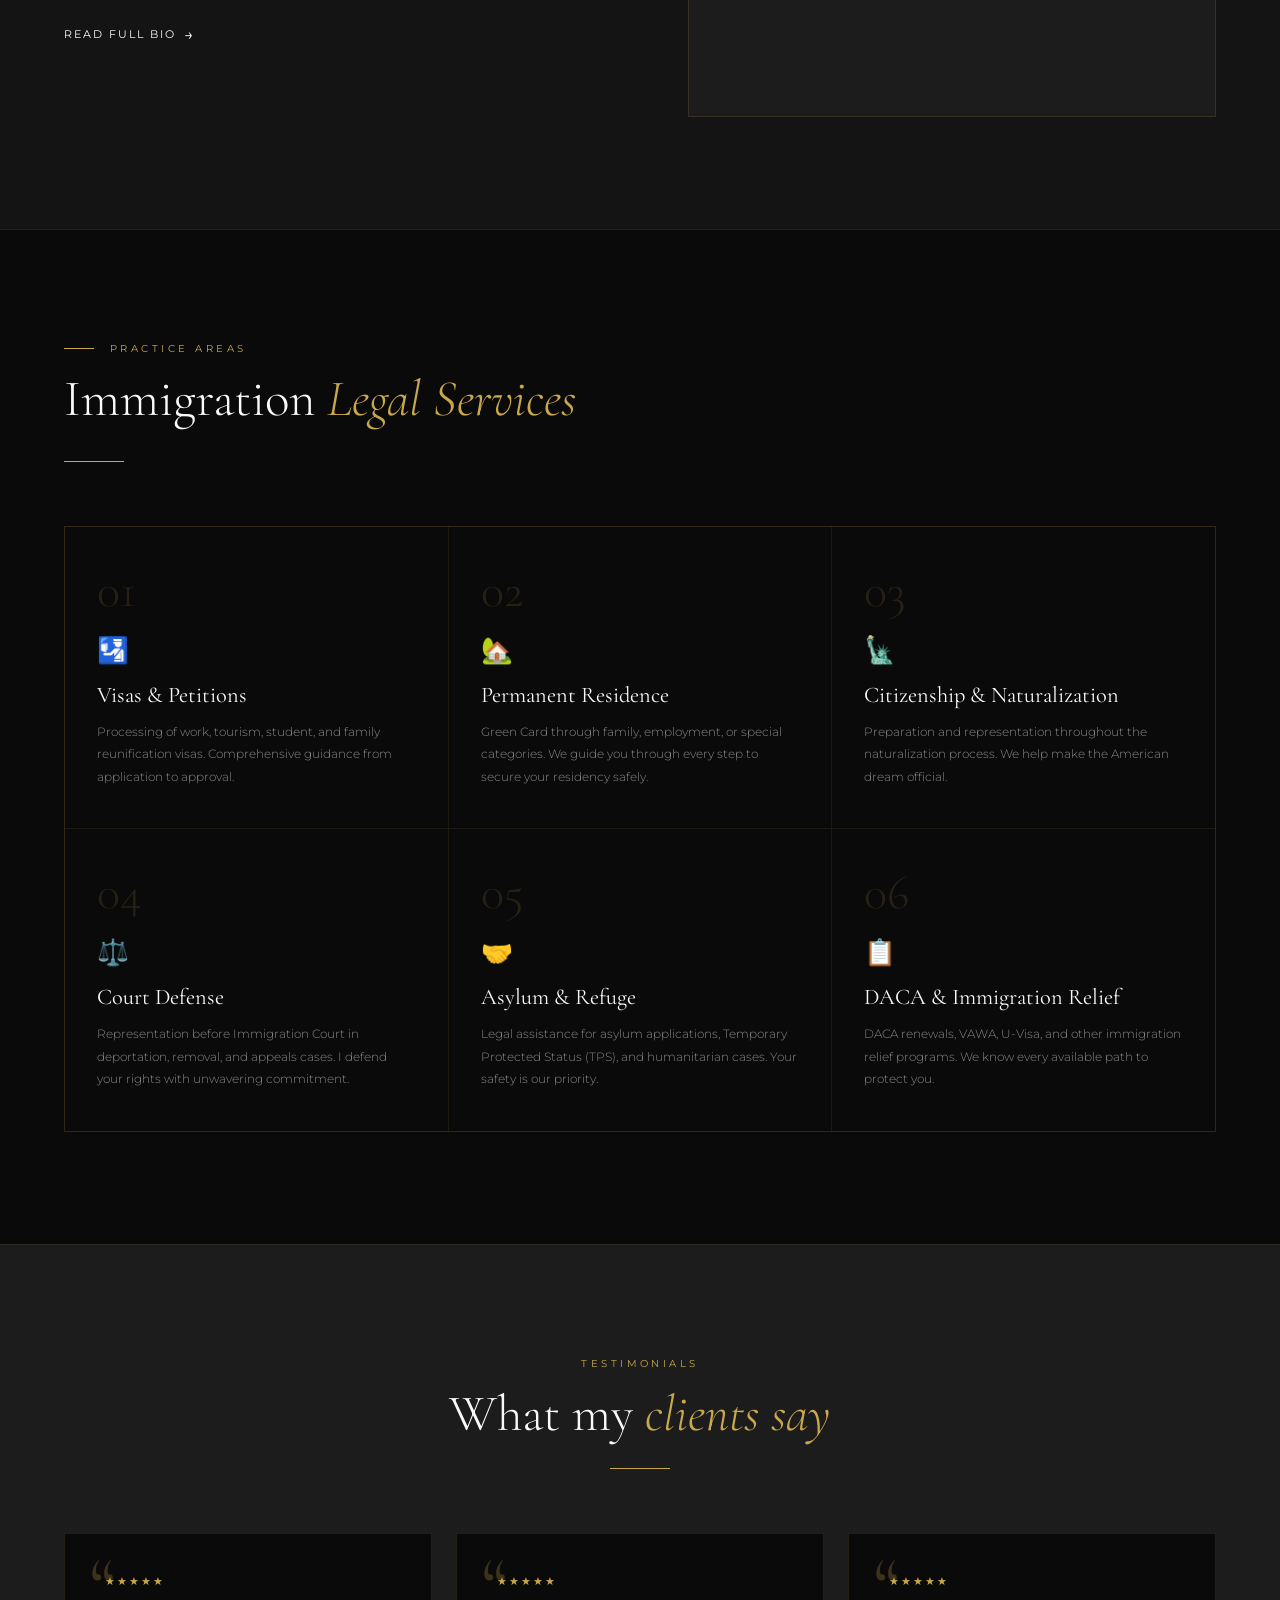
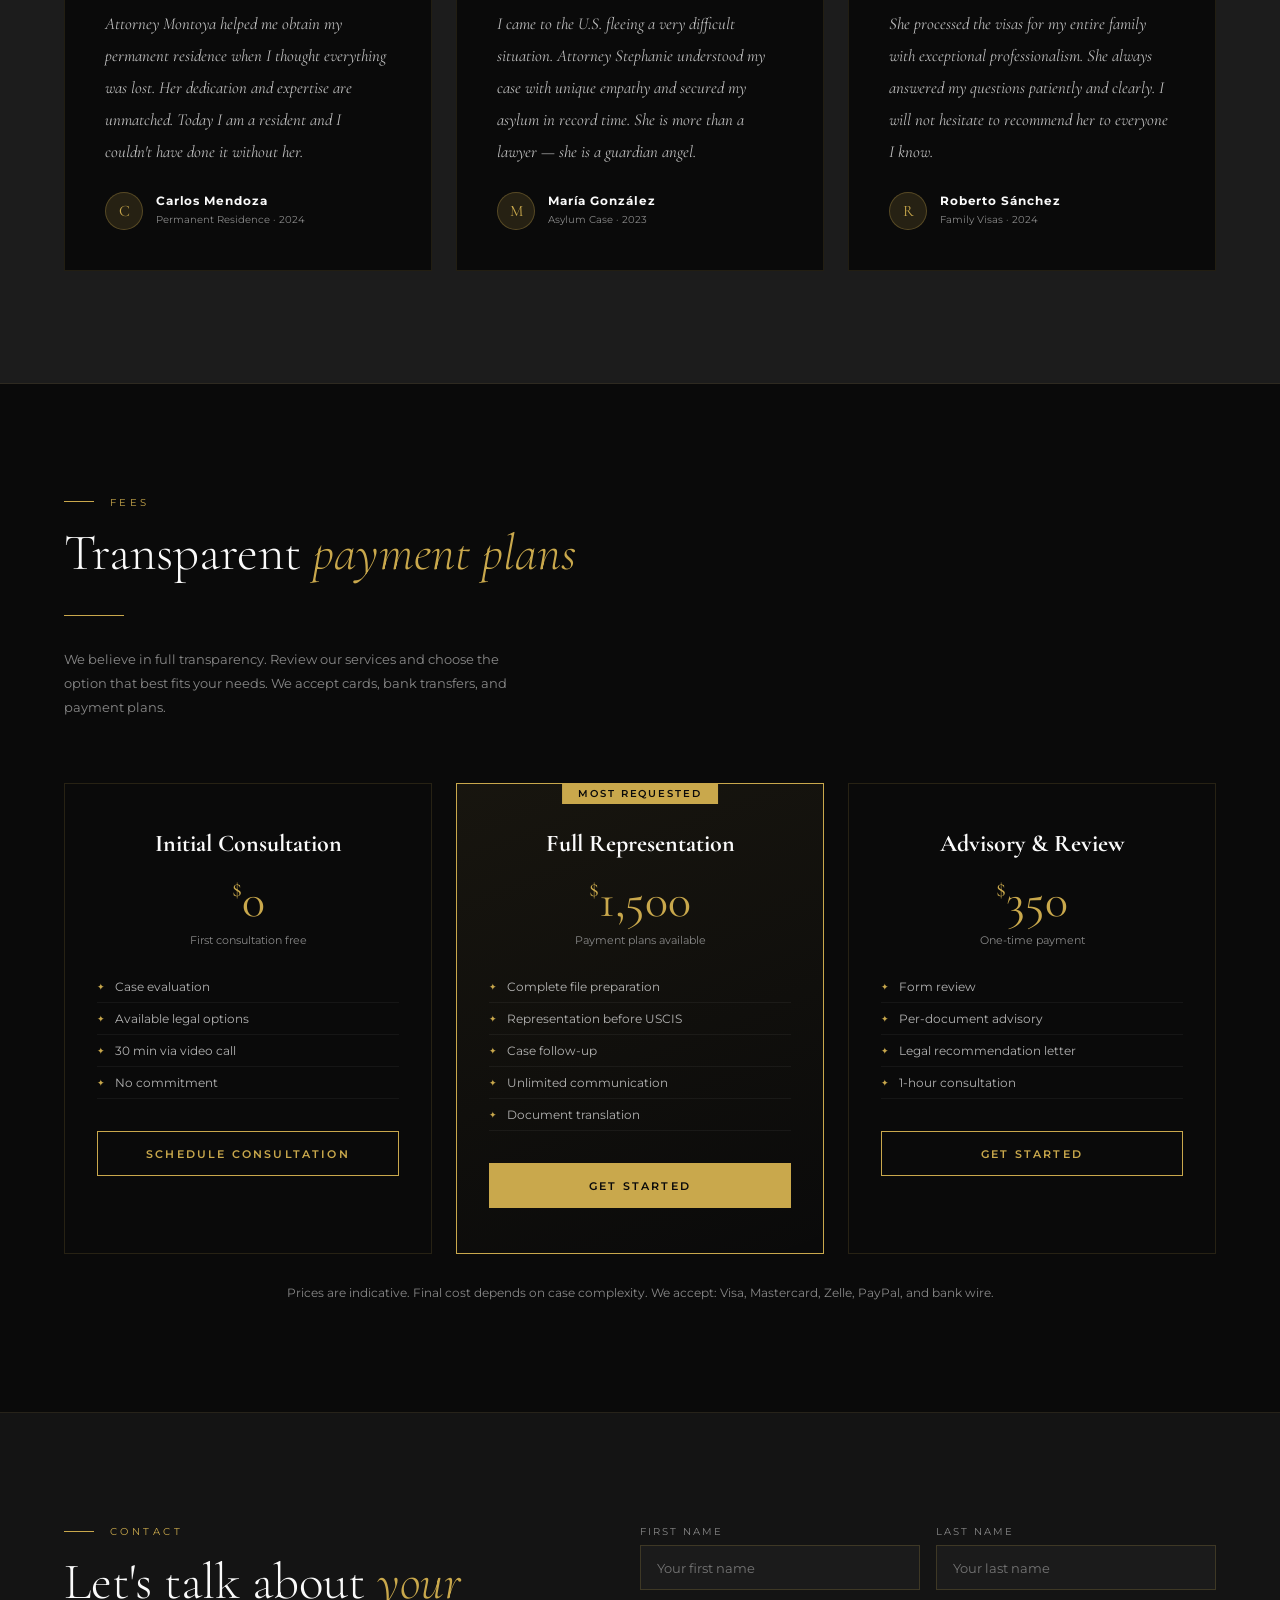
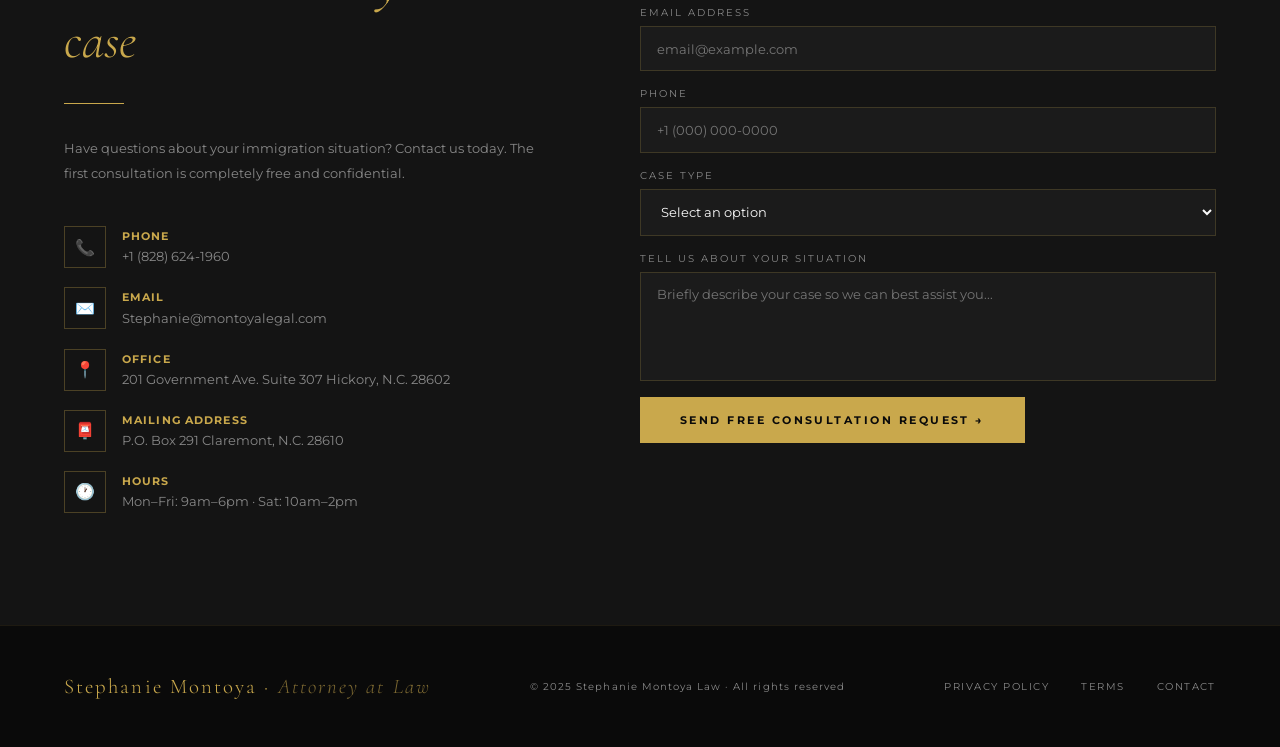
==== commit 0fff5de2: "Stefany to Stephanie" ====
--- a/index.html
+++ b/index.html
@@ -3,7 +3,7 @@
   <head>
     <meta charset="UTF-8" />
     <meta name="viewport" content="width=device-width, initial-scale=1.0" />
-    <title>Stefany Montoya | Immigration Attorney</title>
+    <title>Stephanie Montoya | Immigration Attorney</title>
     <link
       href="https://fonts.googleapis.com/css2?family=Cormorant+Garamond:ital,wght@0,300;0,400;0,600;1,300;1,400&family=Montserrat:wght@300;400;500;600&display=swap"
       rel="stylesheet"
@@ -13,7 +13,7 @@
   <body>
     <!-- ── NAV ── -->
     <nav>
-      <a href="index.html" class="nav-logo">Stefany <span>Montoya</span></a>
+      <a href="index.html" class="nav-logo">Stephanie <span>Montoya</span></a>
       <ul class="nav-links">
         <li>
           <a href="about.html" data-en="About Me" data-es="Sobre mí"
@@ -153,10 +153,10 @@
         </h2>
         <div class="gold-divider"></div>
         <p
-          data-en="I am Stefany Montoya, an immigration attorney with experience helping individuals and families navigate the complex U.S. immigration system."
-          data-es="Soy Stefany Montoya, abogada especializada en derecho migratorio con experiencia ayudando a familias e individuos a navegar el complejo sistema de inmigración de los Estados Unidos."
-        >
-          I am Stefany Montoya, an immigration attorney with experience helping
+          data-en="I am Stephanie Montoya, an immigration attorney with experience helping individuals and families navigate the complex U.S. immigration system."
+          data-es="Soy Stephanie Montoya, abogada especializada en derecho migratorio con experiencia ayudando a familias e individuos a navegar el complejo sistema de inmigración de los Estados Unidos."
+        >
+          I am Stephanie Montoya, an immigration attorney with experience helping
           individuals and families navigate the complex U.S. immigration system.
         </p>
         <p
@@ -368,11 +368,11 @@
         <div class="testimonio">
           <div class="stars">★★★★★</div>
           <p
-            data-en="I came to the U.S. fleeing a very difficult situation. Attorney Stefany understood my case with unique empathy and secured my asylum in record time. She is more than a lawyer — she is a guardian angel."
-            data-es="Llegué a EE.UU. huyendo de una situación muy difícil. La abogada Stefany entendió mi caso con una empatía única y logró mi asilo en tiempo récord. Es más que una abogada, es un ángel guardián."
+            data-en="I came to the U.S. fleeing a very difficult situation. Attorney Stephanie understood my case with unique empathy and secured my asylum in record time. She is more than a lawyer — she is a guardian angel."
+            data-es="Llegué a EE.UU. huyendo de una situación muy difícil. La abogada Stephanie entendió mi caso con una empatía única y logró mi asilo en tiempo récord. Es más que una abogada, es un ángel guardián."
           >
             I came to the U.S. fleeing a very difficult situation. Attorney
-            Stefany secured my asylum in record time. She is more than a lawyer.
+            Stephanie secured my asylum in record time. She is more than a lawyer.
           </p>
           <div class="testimonio-author">
             <div class="author-avatar">M</div>
@@ -623,7 +623,7 @@
               <div class="contact-icon">✉️</div>
               <div class="contact-item-text">
                 <strong data-en="Email" data-es="Correo">Email</strong>
-                <span>stefany@montoyalegal.com</span>
+                <span>Stephanie@montoyalegal.com</span>
               </div>
             </div>
             <div class="contact-item">
@@ -766,7 +766,7 @@
     <!-- ── FOOTER ── -->
     <footer>
       <div class="footer-logo">
-        Stefany Montoya ·
+        Stephanie Montoya ·
         <em
           style="
             font-style: italic;
@@ -780,10 +780,10 @@
       </div>
       <p
         class="footer-copy"
-        data-en="© 2025 Stefany Montoya Law · All rights reserved"
-        data-es="© 2025 Stefany Montoya Law · Todos los derechos reservados"
+        data-en="© 2025 Stephanie Montoya Law · All rights reserved"
+        data-es="© 2025 Stephanie Montoya Law · Todos los derechos reservados"
       >
-        © 2025 Stefany Montoya Law · All rights reserved
+        © 2025 Stephanie Montoya Law · All rights reserved
       </p>
       <div class="footer-links">
         <a href="#" data-en="Privacy Policy" data-es="Política de privacidad"
--- a/css/styles.css
+++ b/css/styles.css
@@ -1,5 +1,5 @@
 /* ============================================================
-   styles.css — Stefany Montoya | Immigration Attorney
+   styles.css — Stephanie Montoya | Immigration Attorney
    ============================================================ */
 
 /* ── RESET & VARIABLES ── */
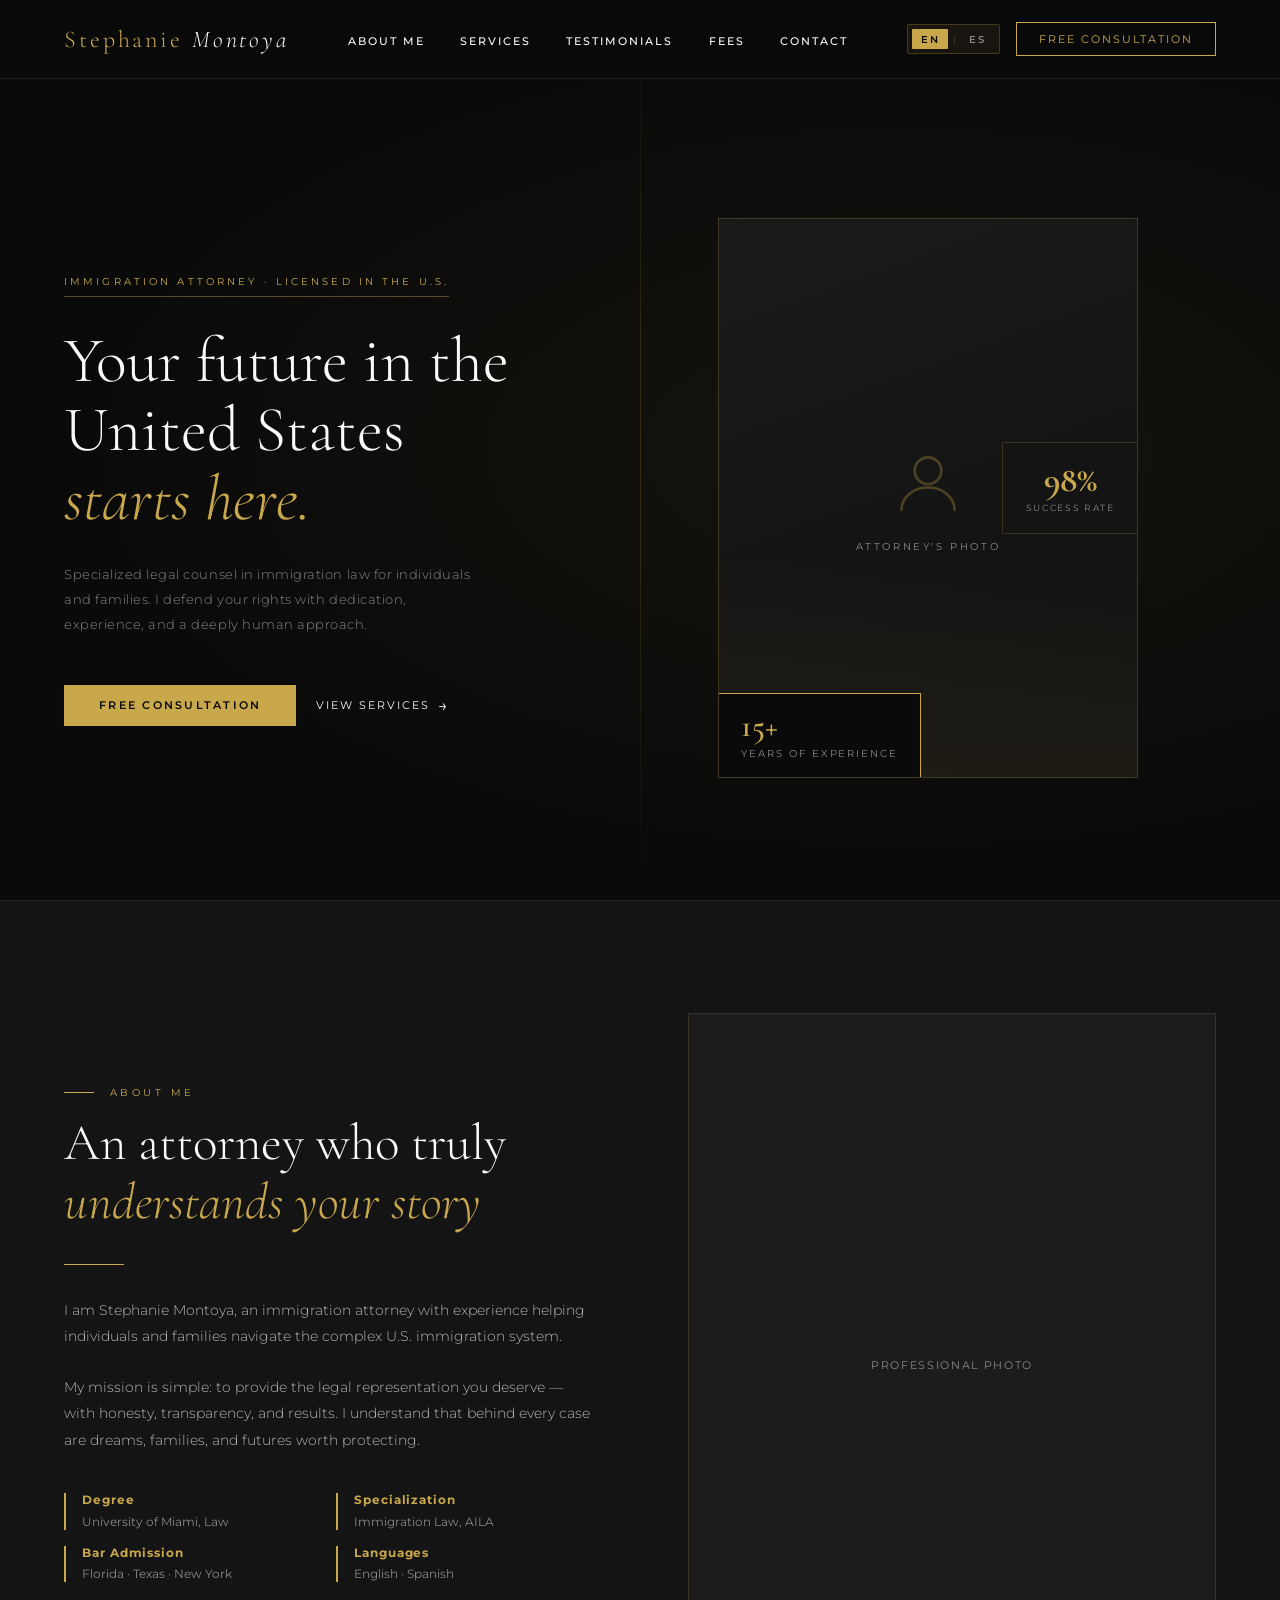
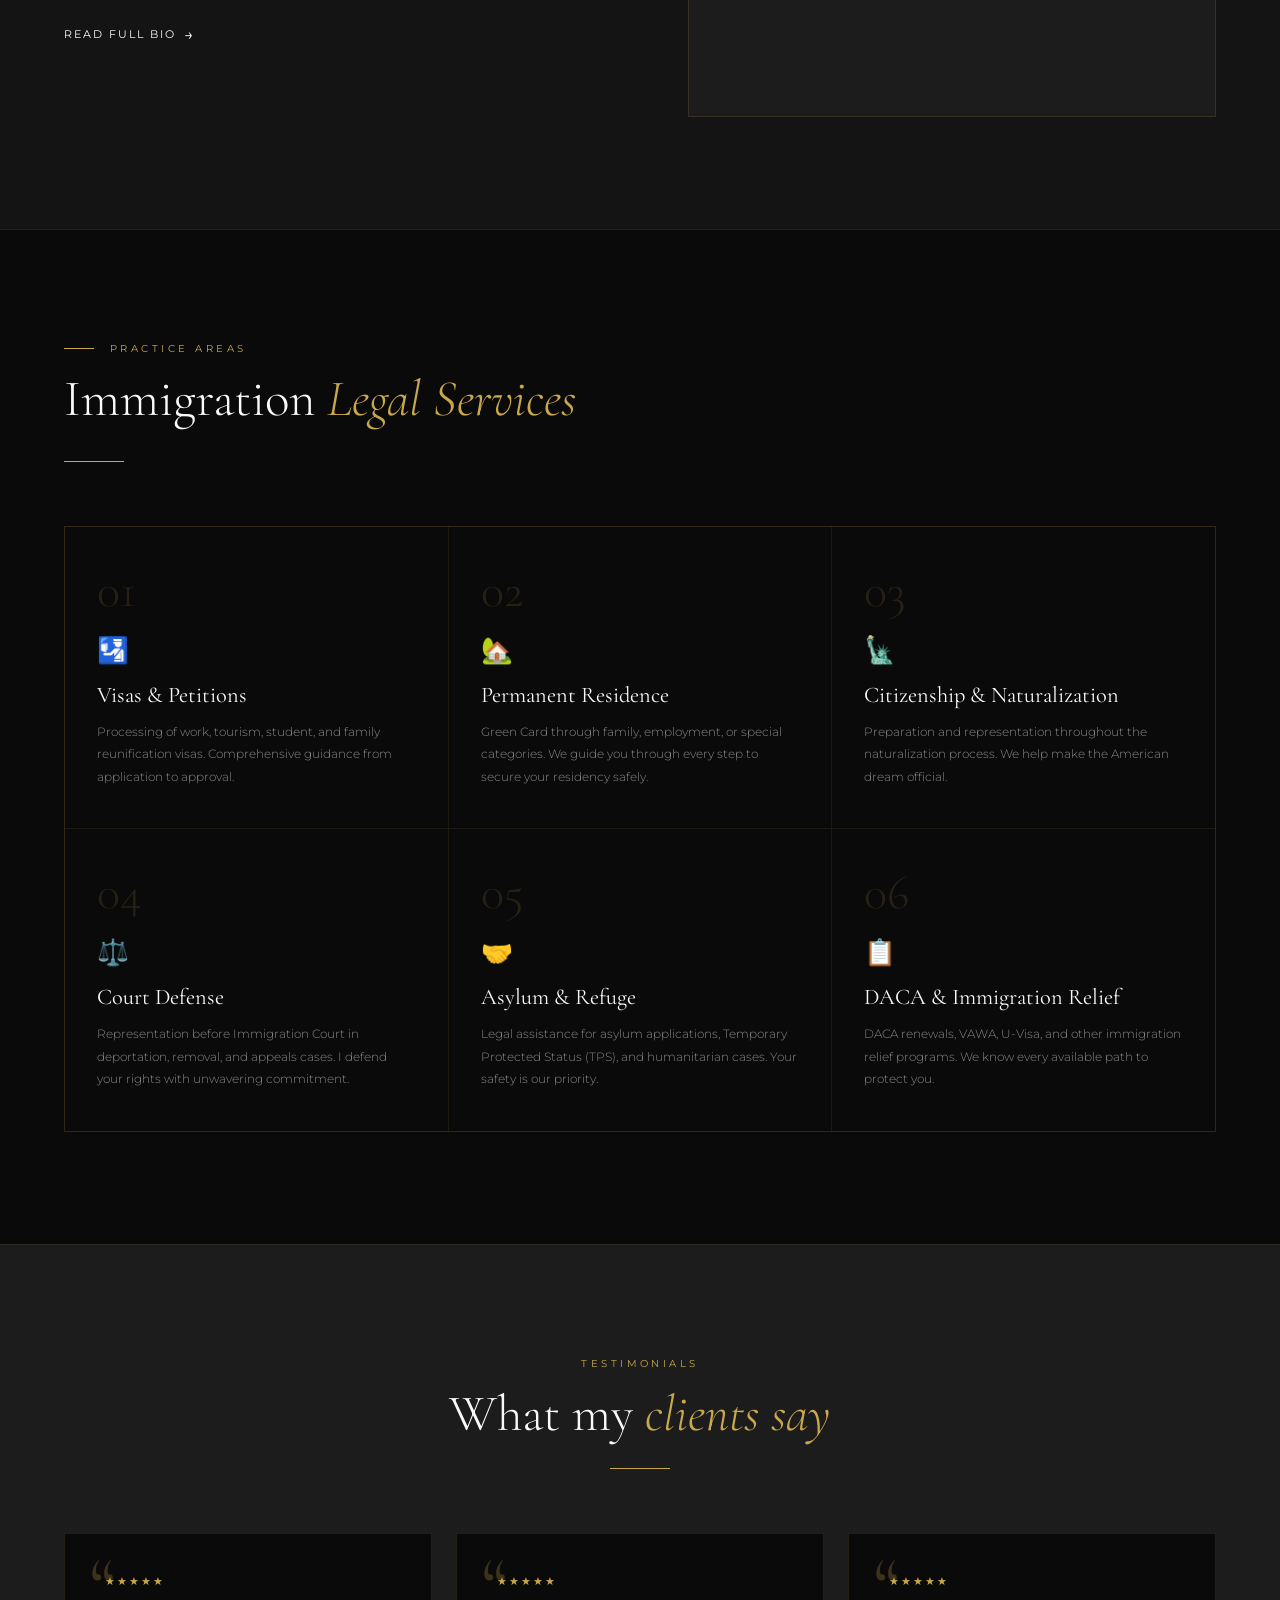
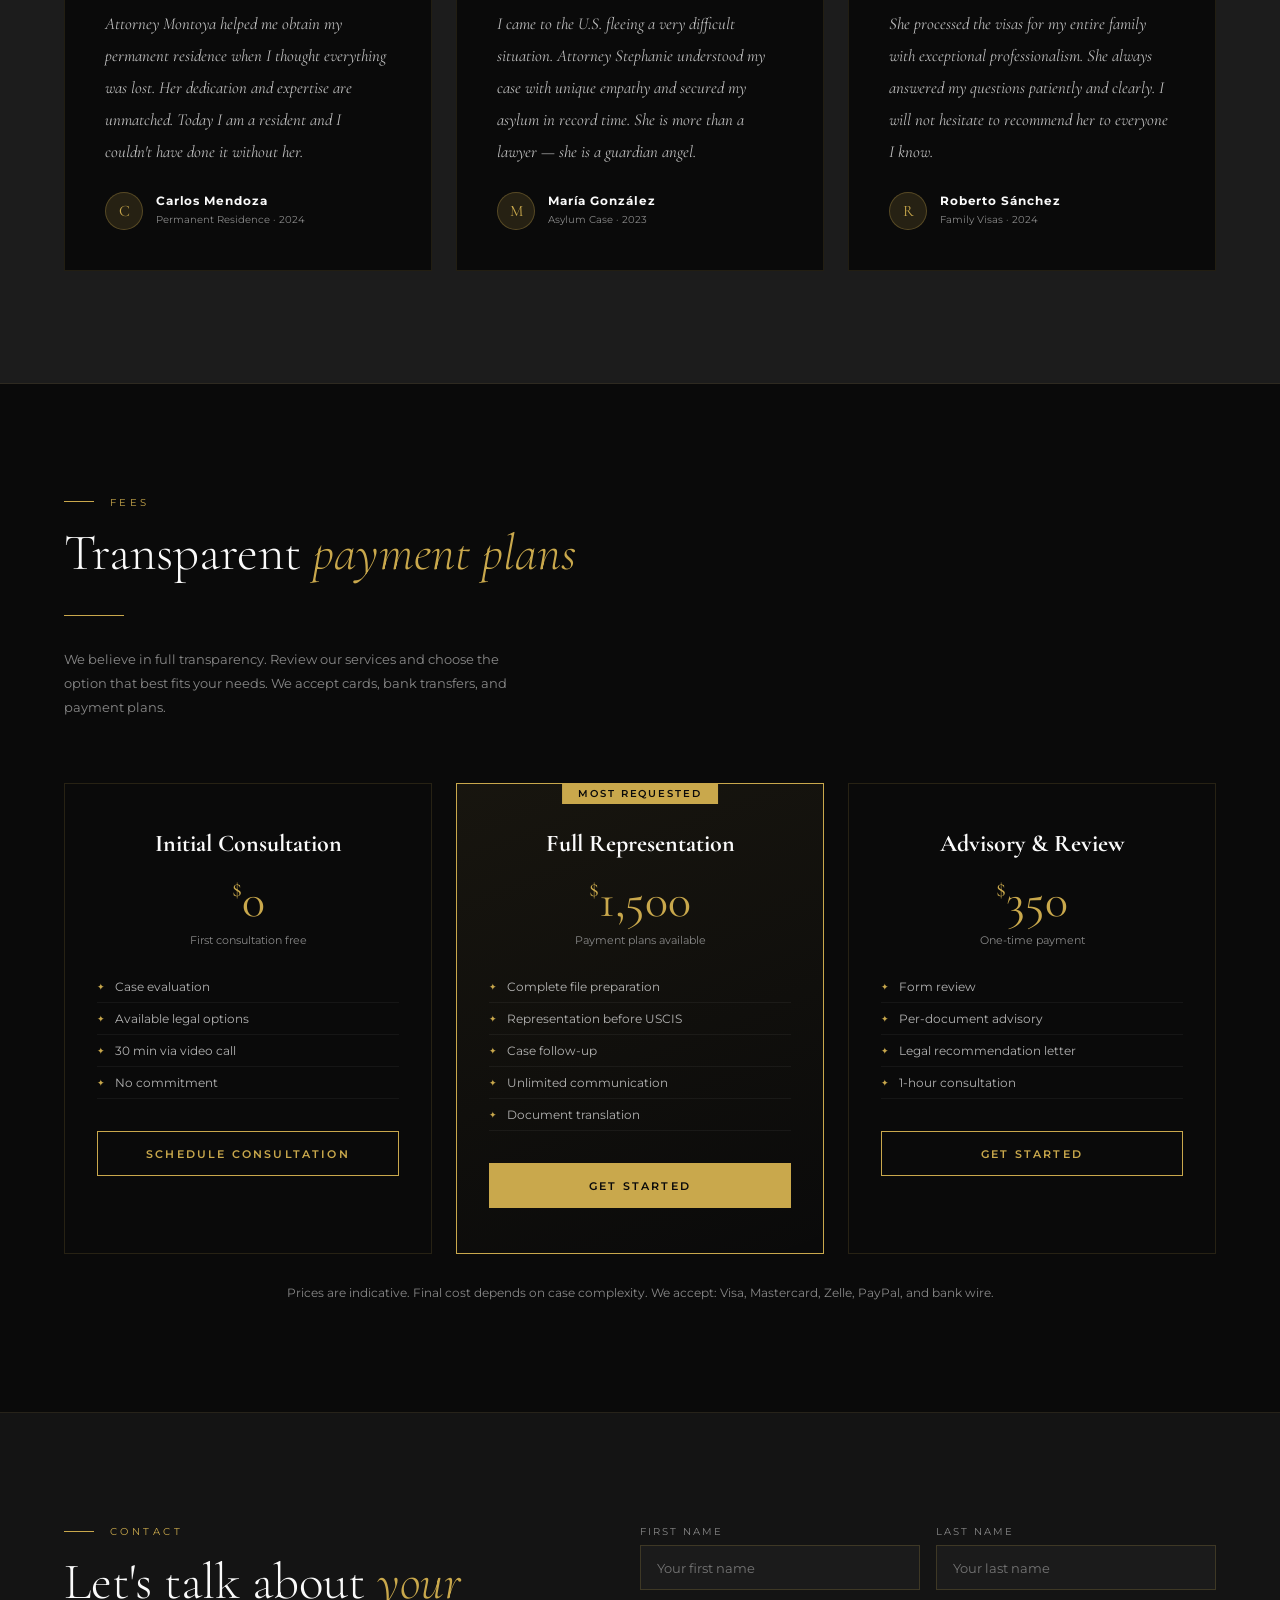
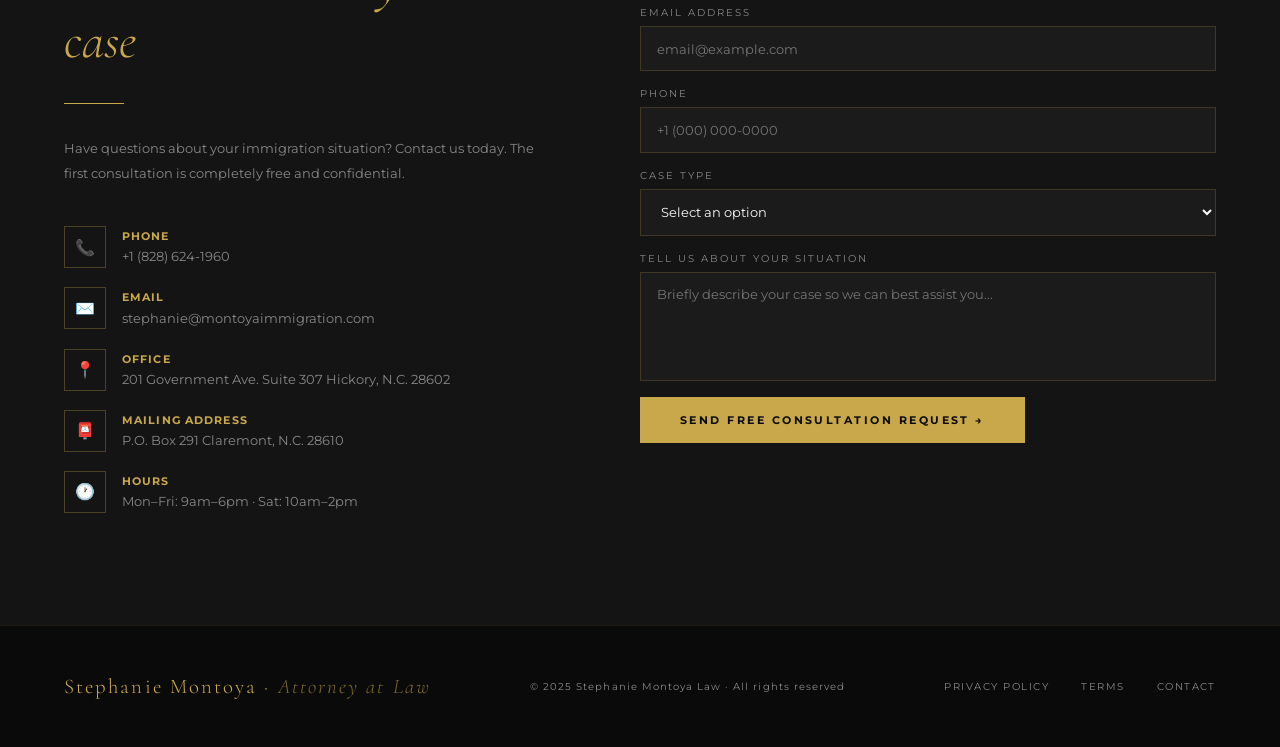
==== commit 5475e079: "Cambio de correo electronico" ====
--- a/index.html
+++ b/index.html
@@ -623,7 +623,7 @@
               <div class="contact-icon">✉️</div>
               <div class="contact-item-text">
                 <strong data-en="Email" data-es="Correo">Email</strong>
-                <span>Stephanie@montoyalegal.com</span>
+                <span>stephanie@montoyaimmigration.com</span>
               </div>
             </div>
             <div class="contact-item">
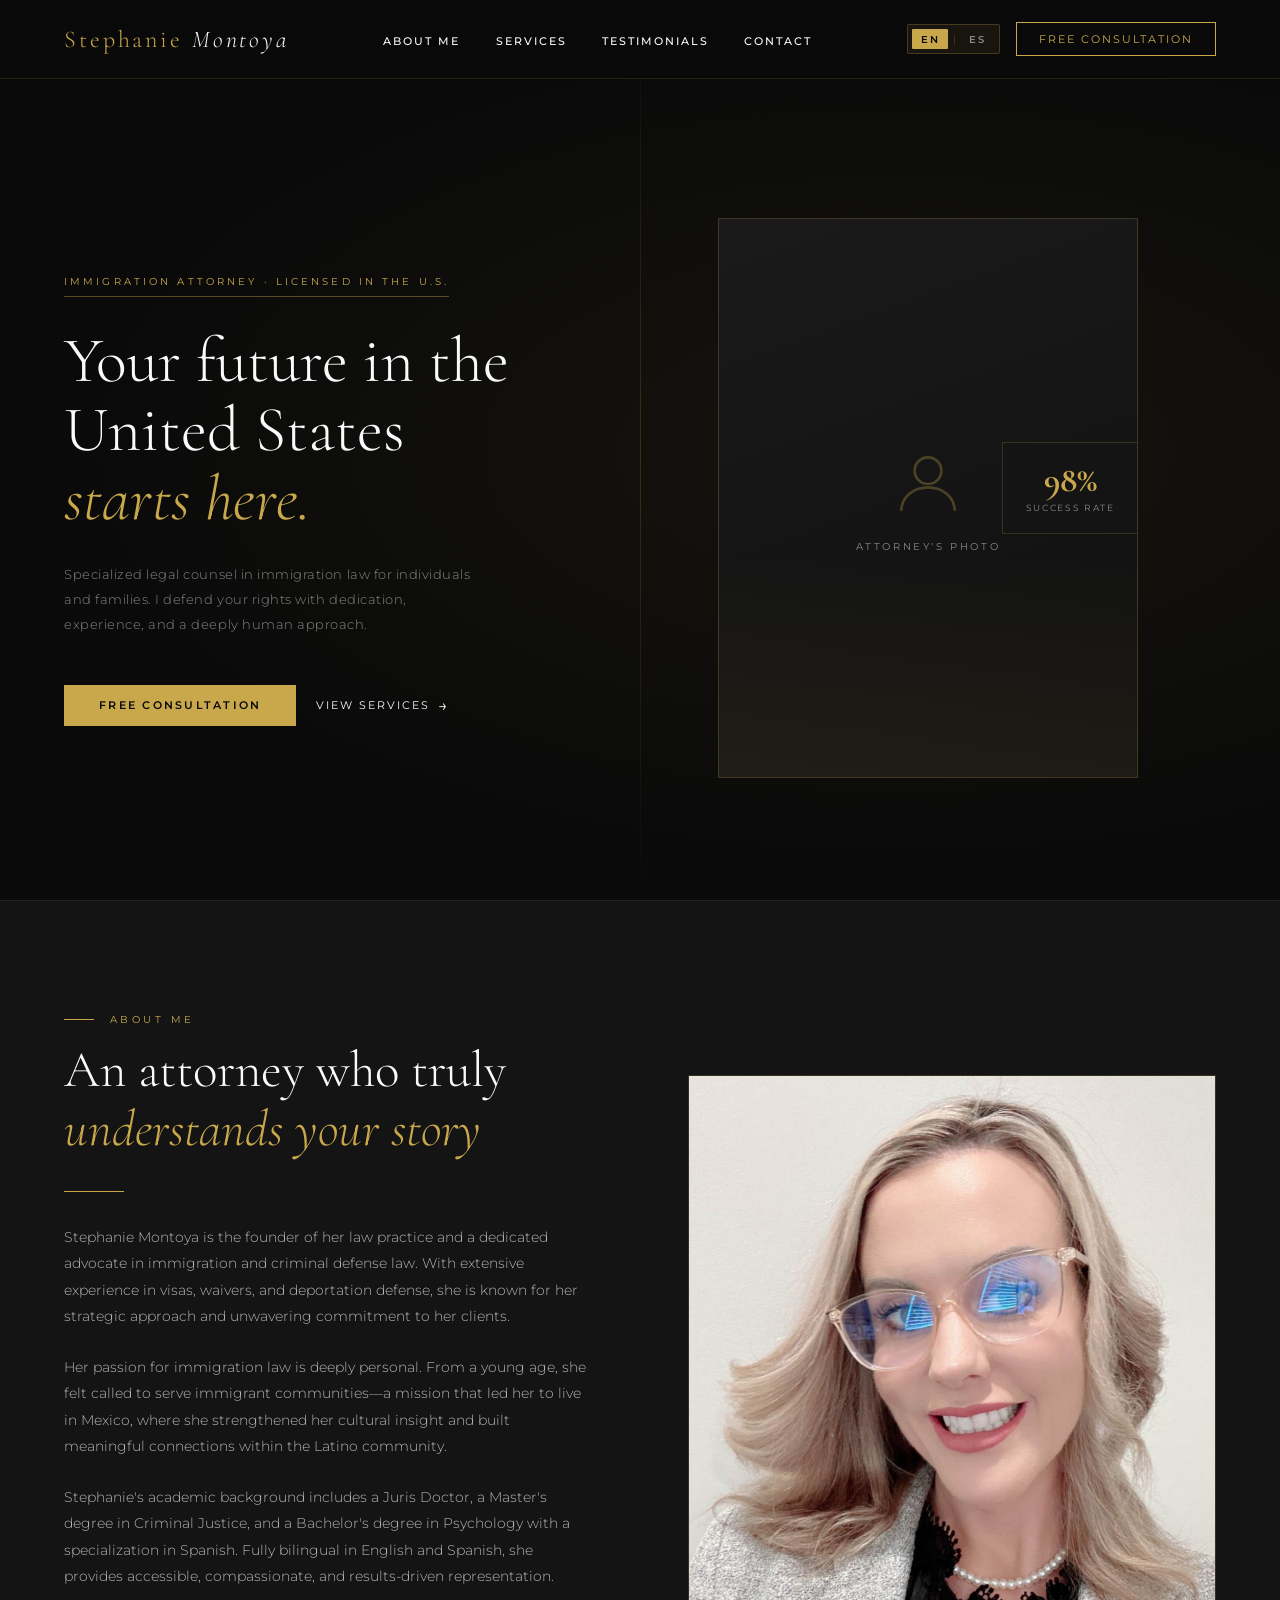
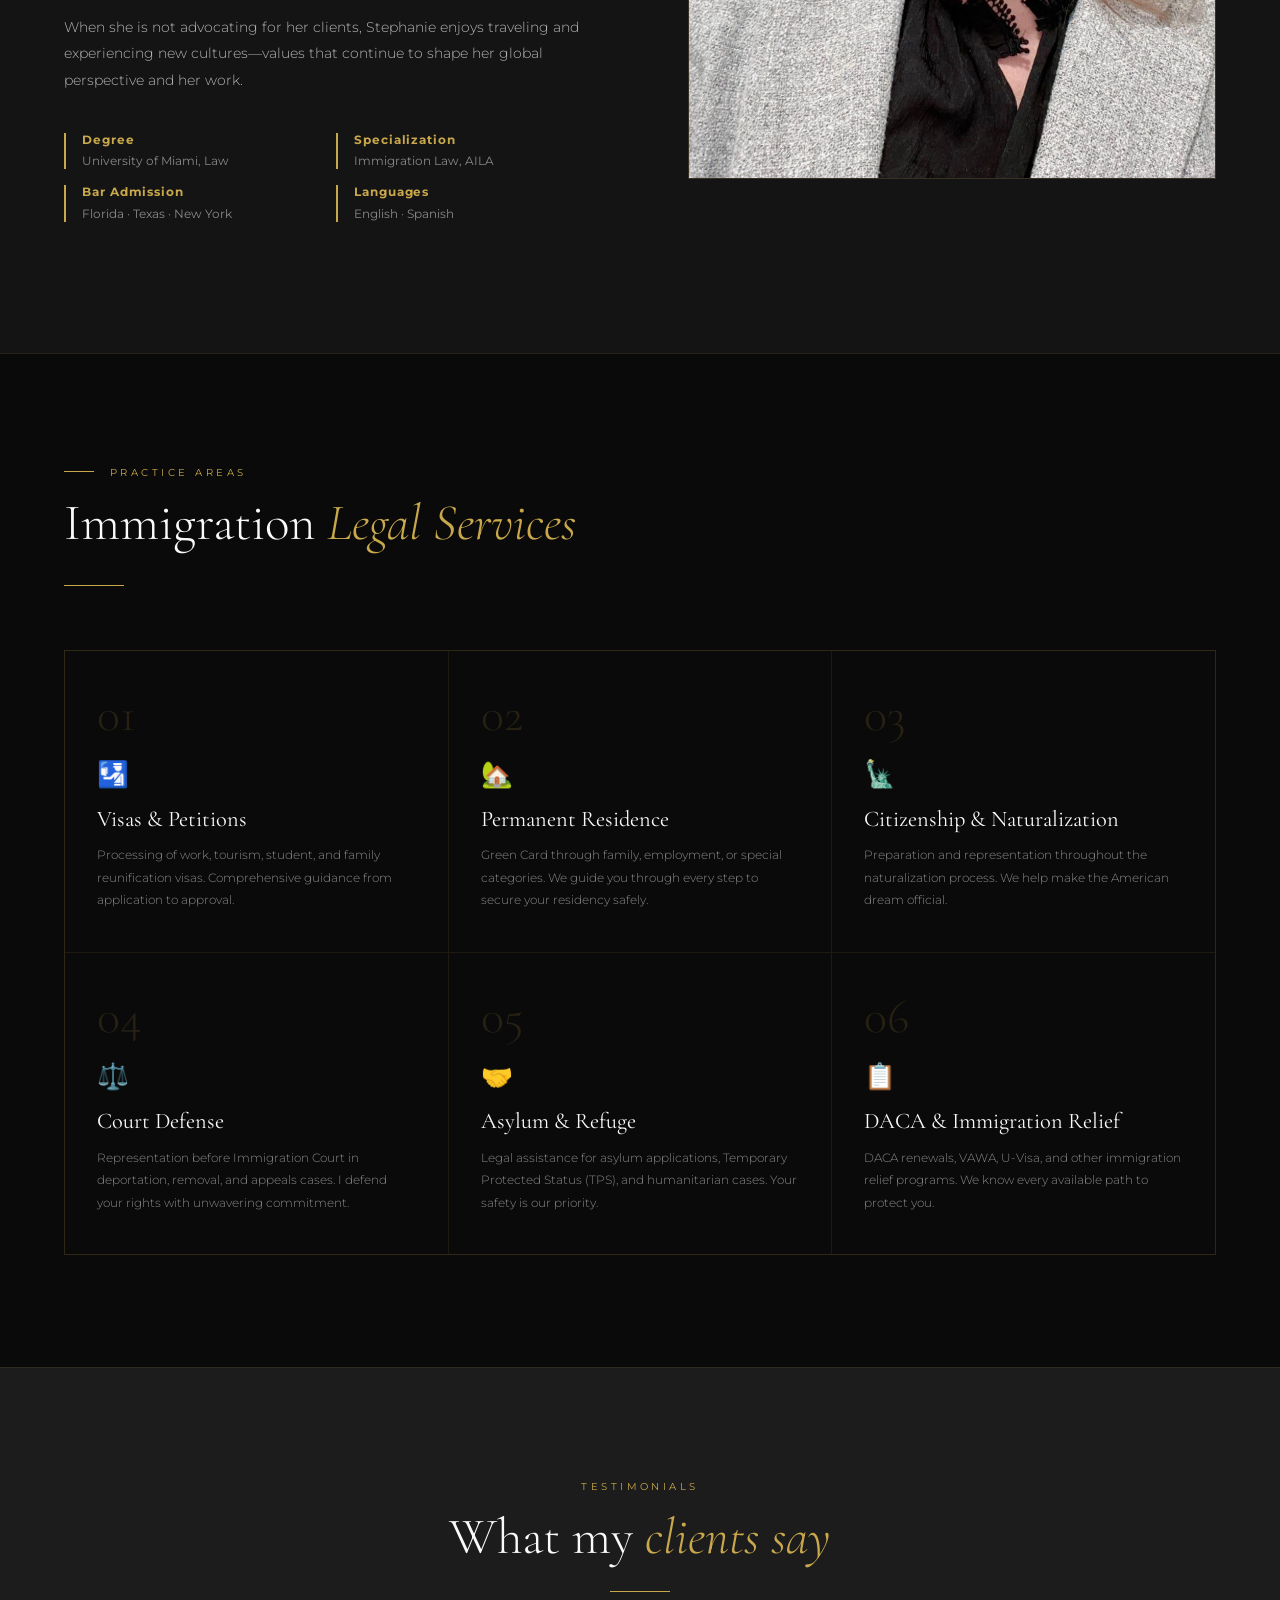
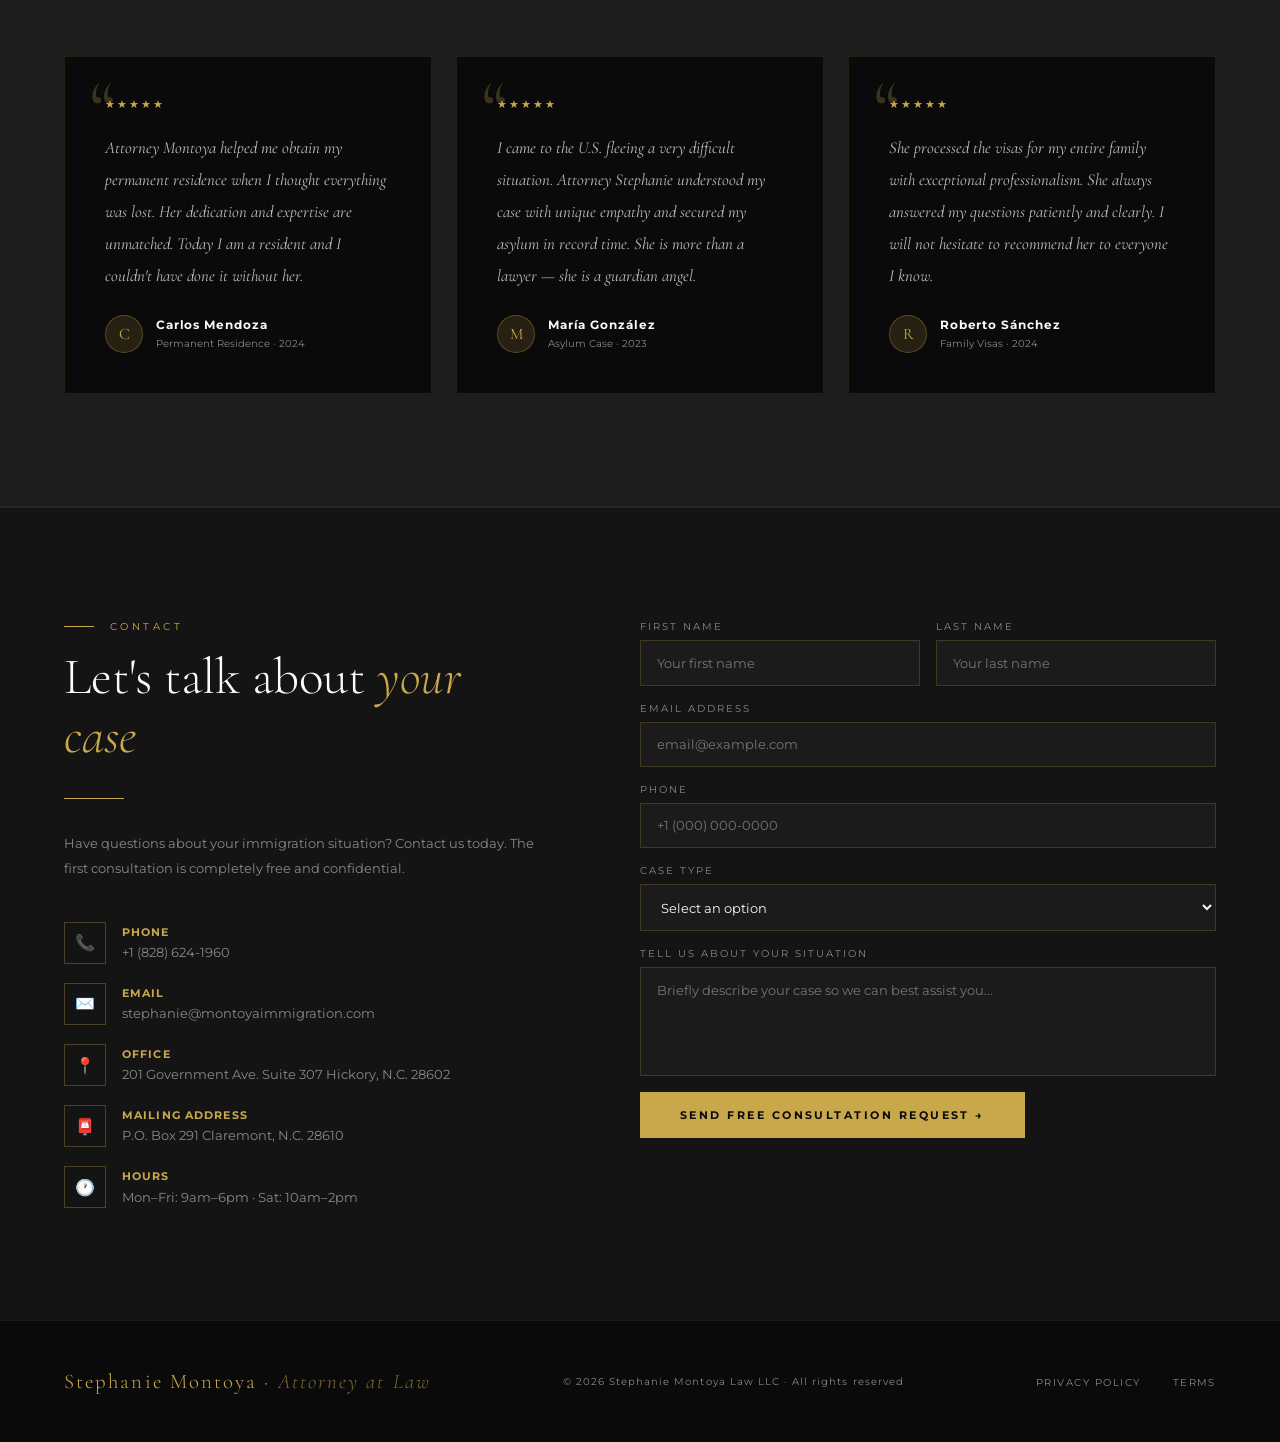
==== commit 42490ad8: "Remove fees section, add privacy policy and terms pages, update footer links" ====
--- a/index.html
+++ b/index.html
@@ -16,9 +16,7 @@
       <a href="index.html" class="nav-logo">Stephanie <span>Montoya</span></a>
       <ul class="nav-links">
         <li>
-          <a href="about.html" data-en="About Me" data-es="Sobre mí"
-            >About Me</a
-          >
+          <a href="#sobre-mi" data-en="About Me" data-es="Sobre mí">About Me</a>
         </li>
         <li>
           <a href="#servicios" data-en="Services" data-es="Servicios"
@@ -30,7 +28,6 @@
             >Testimonials</a
           >
         </li>
-        <li><a href="#pagos" data-en="Fees" data-es="Honorarios">Fees</a></li>
         <li>
           <a href="#contacto" data-en="Contact" data-es="Contacto">Contact</a>
         </li>
@@ -121,12 +118,6 @@
               Attorney's Photo
             </p>
           </div>
-          <div class="hero-badge">
-            <strong>15+</strong>
-            <span data-en="Years of Experience" data-es="Años de experiencia"
-              >Years of Experience</span
-            >
-          </div>
           <div class="hero-stats">
             <strong>98%</strong>
             <span data-en="Success Rate" data-es="Casos exitosos"
@@ -153,18 +144,36 @@
         </h2>
         <div class="gold-divider"></div>
         <p
-          data-en="I am Stephanie Montoya, an immigration attorney with experience helping individuals and families navigate the complex U.S. immigration system."
-          data-es="Soy Stephanie Montoya, abogada especializada en derecho migratorio con experiencia ayudando a familias e individuos a navegar el complejo sistema de inmigración de los Estados Unidos."
-        >
-          I am Stephanie Montoya, an immigration attorney with experience helping
-          individuals and families navigate the complex U.S. immigration system.
+          data-en="Stephanie Montoya is the founder of her law practice and a dedicated advocate in immigration and criminal defense law. With extensive experience in visas, waivers, and deportation defense, she is known for her strategic approach and unwavering commitment to her clients."
+          data-es="Stephanie Montoya es la fundadora de su propio despacho legal y una abogada comprometida en las áreas de inmigración y defensa penal. Cuenta con amplia experiencia en visas, perdones y defensa contra la deportación, y se distingue por su enfoque estratégico y su firme compromiso con cada uno de sus clientes.">
+          Stephanie Montoya is the founder of her law practice and a dedicated
+          advocate in immigration and criminal defense law. With extensive
+          experience in visas, waivers, and deportation defense, she is known
+          for her strategic approach and unwavering commitment to her clients.
         </p>
         <p
-          data-en="My mission is simple: to provide the legal representation you deserve — with honesty, transparency, and results. I understand that behind every case are dreams, families, and futures worth protecting."
-          data-es="Mi misión es simple: brindarte la representación legal que mereces con honestidad, transparencia y resultados. Entiendo que detrás de cada caso hay sueños, familias y futuros que proteger."
-        >
-          My mission is simple: to provide the legal representation you deserve
-          — with honesty, transparency, and results.
+          data-en="Her passion for immigration law is deeply personal. From a young age, she felt called to serve immigrant communities—a mission that led her to live in Mexico, where she strengthened her cultural insight and built meaningful connections within the Latino community."
+          data-es="Su pasión por el derecho migratorio es profundamente personal. Desde muy joven sintió el llamado de servir a la comunidad inmigrante, lo que la llevó a vivir en México, donde fortaleció su comprensión cultural y creó vínculos significativos con la comunidad latina.">
+          Her passion for immigration law is deeply personal. From a young age,
+          she felt called to serve immigrant communities—a mission that led her
+          to live in Mexico, where she strengthened her cultural insight and
+          built meaningful connections within the Latino community.
+        </p>
+        <p
+          data-en="Stephanie's academic background includes a Juris Doctor, a Master's degree in Criminal Justice, and a Bachelor's degree in Psychology with a specialization in Spanish. Fully bilingual in English and Spanish, she provides accessible, compassionate, and results-driven representation."
+          data-es="En cuanto a su formación académica, Stephanie cuenta con un Doctorado en Jurisprudencia (Juris Doctor), una Maestría en Justicia Penal y una Licenciatura en Psicología con especialización en Español. Es completamente bilingüe en inglés y español, lo que le permite ofrecer una representación accesible, humana y enfocada en resultados.">
+          Stephanie's academic background includes a Juris Doctor, a Master's
+          degree in Criminal Justice, and a Bachelor's degree in Psychology with
+          a specialization in Spanish. Fully bilingual in English and Spanish,
+          she provides accessible, compassionate, and results-driven
+          representation.
+        </p>
+        <p
+          data-en="When she is not advocating for her clients, Stephanie enjoys traveling and experiencing new cultures—values that continue to shape her global perspective and her work."
+          data-es="Fuera de su práctica legal, Stephanie disfruta viajar y conocer nuevas culturas, experiencias que continúan enriqueciendo su perspectiva y su labor profesional.">
+          When she is not advocating for her clients, Stephanie enjoys traveling
+          and experiencing new cultures—values that continue to shape her global
+          perspective and her work.
         </p>
         <div class="sobre-credentials">
           <div class="credential">
@@ -172,46 +181,30 @@
             <span>University of Miami, Law</span>
           </div>
           <div class="credential">
-            <strong data-en="Specialization" data-es="Especialización"
-              >Specialization</strong
-            >
+            <strong data-en="Specialization" data-es="Especialización">Specialization</strong>
             <span
               data-en="Immigration Law, AILA"
-              data-es="Derecho Migratorio, AILA"
-              >Immigration Law, AILA</span
-            >
+              data-es="Derecho Migratorio, AILA">Immigration Law, AILA</span>
           </div>
           <div class="credential">
             <strong data-en="Bar Admission" data-es="Barra de Abogados"
-              >Bar Admission</strong
-            >
+              >Bar Admission</strong>
             <span>Florida · Texas · New York</span>
           </div>
           <div class="credential">
             <strong data-en="Languages" data-es="Idiomas">Languages</strong>
             <span data-en="English · Spanish" data-es="Inglés · Español"
-              >English · Spanish</span
-            >
+              >English · Spanish</span>
           </div>
         </div>
         <br />
-        <a
-          href="about.html"
-          class="btn-secondary"
-          style="margin-top: 1.5rem"
-          data-en="Read Full Bio"
-          data-es="Ver biografía completa"
-          >Read Full Bio</a
-        >
       </div>
       <div class="sobre-image-col">
         <div class="sobre-accent"></div>
-        <div
-          class="sobre-img-wrap"
-          data-en="Professional Photo"
-          data-es="Foto profesional"
-        >
-          Professional Photo
+        <div class="sobre-img-wrap">
+          <img
+            src="img/stephanie.jpeg"
+            alt="Stephanie Montoya - Immigration Attorney"/>
         </div>
         <div class="sobre-accent2"></div>
       </div>
@@ -223,16 +216,10 @@
         <span
           class="section-label"
           data-en="Practice Areas"
-          data-es="Áreas de práctica"
-          >Practice Areas</span
-        >
+          data-es="Áreas de práctica">Practice Areas</span>
         <h2 class="section-title">
-          <span data-en="Immigration " data-es="Servicios legales "
-            >Immigration
-          </span>
-          <em data-en="Legal Services" data-es="de Inmigración"
-            >Legal Services</em
-          >
+          <span data-en="Immigration " data-es="Servicios legales ">Immigration</span>
+          <em data-en="Legal Services" data-es="de Inmigración">Legal Services</em>
         </h2>
         <div class="gold-divider"></div>
       </div>
@@ -245,8 +232,7 @@
           </h3>
           <p
             data-en="Processing of work, tourism, student, and family reunification visas. Comprehensive guidance from application to approval."
-            data-es="Tramitación de visas de trabajo, turismo, estudiantiles y reunificación familiar. Asesoría integral desde la solicitud hasta la aprobación."
-          >
+            data-es="Tramitación de visas de trabajo, turismo, estudiantiles y reunificación familiar. Asesoría integral desde la solicitud hasta la aprobación.">
             Processing of work, tourism, student, and family reunification
             visas. Comprehensive guidance from application to approval.
           </p>
@@ -372,7 +358,8 @@
             data-es="Llegué a EE.UU. huyendo de una situación muy difícil. La abogada Stephanie entendió mi caso con una empatía única y logró mi asilo en tiempo récord. Es más que una abogada, es un ángel guardián."
           >
             I came to the U.S. fleeing a very difficult situation. Attorney
-            Stephanie secured my asylum in record time. She is more than a lawyer.
+            Stephanie secured my asylum in record time. She is more than a
+            lawyer.
           </p>
           <div class="testimonio-author">
             <div class="author-avatar">M</div>
@@ -409,187 +396,6 @@
       </div>
     </section>
 
-    <!-- ── FEES ── -->
-    <section id="pagos">
-      <div class="pagos-header fade-in">
-        <span class="section-label" data-en="Fees" data-es="Honorarios"
-          >Fees</span
-        >
-        <h2 class="section-title">
-          <span data-en="Transparent " data-es="Planes de ">Transparent </span>
-          <em data-en="payment plans" data-es="pago transparentes"
-            >payment plans</em
-          >
-        </h2>
-        <div class="gold-divider"></div>
-        <p
-          style="
-            font-size: 0.83rem;
-            color: var(--text-muted);
-            max-width: 480px;
-            line-height: 1.8;
-          "
-          data-en="We believe in full transparency. Review our services and choose the option that best fits your needs. We accept cards, bank transfers, and payment plans."
-          data-es="Creemos en la transparencia total. Conoce nuestros servicios y elige el que mejor se adapte a tu situación. Aceptamos tarjetas, transferencias y planes de pago."
-        >
-          We believe in full transparency. Review our services and choose the
-          option that best fits your needs.
-        </p>
-      </div>
-      <div class="pagos-grid fade-in">
-        <div class="pago-card">
-          <h3 data-en="Initial Consultation" data-es="Consulta Inicial">
-            Initial Consultation
-          </h3>
-          <div class="pago-price"><sup>$</sup>0</div>
-          <p
-            class="pago-period"
-            data-en="First consultation free"
-            data-es="Primera consulta gratuita"
-          >
-            First consultation free
-          </p>
-          <ul class="pago-features">
-            <li data-en="Case evaluation" data-es="Evaluación de tu caso">
-              Case evaluation
-            </li>
-            <li
-              data-en="Available legal options"
-              data-es="Opciones legales disponibles"
-            >
-              Available legal options
-            </li>
-            <li
-              data-en="30 min via video call"
-              data-es="30 minutos por videollamada"
-            >
-              30 min via video call
-            </li>
-            <li data-en="No commitment" data-es="Sin compromiso">
-              No commitment
-            </li>
-          </ul>
-          <button
-            class="btn-pago"
-            onclick="
-              document
-                .getElementById('contacto')
-                .scrollIntoView({ behavior: 'smooth' })
-            "
-            data-en="Schedule Consultation"
-            data-es="Agendar consulta"
-          >
-            Schedule Consultation
-          </button>
-        </div>
-        <div class="pago-card featured">
-          <div
-            class="pago-badge"
-            data-en="Most Requested"
-            data-es="Más solicitado"
-          >
-            Most Requested
-          </div>
-          <h3 data-en="Full Representation" data-es="Representación Completa">
-            Full Representation
-          </h3>
-          <div class="pago-price"><sup>$</sup>1,500</div>
-          <p
-            class="pago-period"
-            data-en="Payment plans available"
-            data-es="Pago en cuotas disponible"
-          >
-            Payment plans available
-          </p>
-          <ul class="pago-features">
-            <li
-              data-en="Complete file preparation"
-              data-es="Preparación del expediente"
-            >
-              Complete file preparation
-            </li>
-            <li
-              data-en="Representation before USCIS"
-              data-es="Representación ante USCIS"
-            >
-              Representation before USCIS
-            </li>
-            <li data-en="Case follow-up" data-es="Seguimiento del caso">
-              Case follow-up
-            </li>
-            <li
-              data-en="Unlimited communication"
-              data-es="Comunicación ilimitada"
-            >
-              Unlimited communication
-            </li>
-            <li
-              data-en="Document translation"
-              data-es="Traducción de documentos"
-            >
-              Document translation
-            </li>
-          </ul>
-          <button
-            class="btn-pago"
-            data-en="Get Started"
-            data-es="Contratar ahora"
-          >
-            Get Started
-          </button>
-        </div>
-        <div class="pago-card">
-          <h3 data-en="Advisory & Review" data-es="Asesoría y Revisión">
-            Advisory & Review
-          </h3>
-          <div class="pago-price"><sup>$</sup>350</div>
-          <p
-            class="pago-period"
-            data-en="One-time payment"
-            data-es="Pago único"
-          >
-            One-time payment
-          </p>
-          <ul class="pago-features">
-            <li data-en="Form review" data-es="Revisión de formularios">
-              Form review
-            </li>
-            <li
-              data-en="Per-document advisory"
-              data-es="Asesoría por documento"
-            >
-              Per-document advisory
-            </li>
-            <li
-              data-en="Legal recommendation letter"
-              data-es="Carta de recomendación legal"
-            >
-              Legal recommendation letter
-            </li>
-            <li data-en="1-hour consultation" data-es="1 hora de consulta">
-              1-hour consultation
-            </li>
-          </ul>
-          <button class="btn-pago" data-en="Get Started" data-es="Contratar">
-            Get Started
-          </button>
-        </div>
-      </div>
-      <p
-        style="
-          text-align: center;
-          margin-top: 2rem;
-          font-size: 0.72rem;
-          color: var(--text-muted);
-        "
-        data-en="Prices are indicative. Final cost depends on case complexity. We accept: Visa, Mastercard, Zelle, PayPal, and bank wire."
-        data-es="Los precios son orientativos. El costo final depende de la complejidad del caso. Aceptamos: Visa, Mastercard, Zelle, PayPal y transferencia bancaria."
-      >
-        Prices are indicative. Final cost depends on case complexity. We accept:
-        Visa, Mastercard, Zelle, PayPal, and bank wire.
-      </p>
-    </section>
-
     <!-- ── CONTACT ── -->
     <section id="contacto">
       <div class="contacto-inner">
@@ -656,109 +462,124 @@
           </div>
         </div>
         <div class="fade-in">
-          <div class="form-grid">
-            <div class="form-row">
+          <form action="https://formspree.io/f/mbdpeddk" method="POST">
+            <div class="form-grid">
+              <div class="form-row">
+                <div class="form-group">
+                  <label data-en="First Name" data-es="Nombre"
+                    >First Name</label
+                  >
+                  <input
+                    type="text"
+                    name="first_name"
+                    id="inp-fname"
+                    placeholder="Your first name"
+                  />
+                </div>
+                <div class="form-group">
+                  <label data-en="Last Name" data-es="Apellido"
+                    >Last Name</label
+                  >
+                  <input
+                    type="text"
+                    name="last_name"
+                    id="inp-lname"
+                    placeholder="Your last name"
+                  />
+                </div>
+              </div>
               <div class="form-group">
-                <label data-en="First Name" data-es="Nombre">First Name</label>
+                <label data-en="Email Address" data-es="Correo electrónico"
+                  >Email Address</label
+                >
                 <input
-                  type="text"
-                  id="inp-fname"
-                  placeholder="Your first name"
+                  type="email"
+                  name="email"
+                  id="inp-email"
+                  placeholder="email@example.com"
                 />
               </div>
               <div class="form-group">
-                <label data-en="Last Name" data-es="Apellido">Last Name</label>
+                <label data-en="Phone" data-es="Teléfono">Phone</label>
                 <input
-                  type="text"
-                  id="inp-lname"
-                  placeholder="Your last name"
+                  type="tel"
+                  name="phone"
+                  placeholder="+1 (000) 000-0000"
                 />
               </div>
-            </div>
-            <div class="form-group">
-              <label data-en="Email Address" data-es="Correo electrónico"
-                >Email Address</label
+              <div class="form-group">
+                <label data-en="Case Type" data-es="Tipo de caso"
+                  >Case Type</label
+                >
+                <select name="case_type " id="sel-case">
+                  <option
+                    value=""
+                    disabled
+                    selected
+                    data-en="Select an option"
+                    data-es="Selecciona una opción"
+                  >
+                    Select an option
+                  </option>
+                  <option
+                    data-en="Visas & Petitions"
+                    data-es="Visas y Peticiones"
+                  >
+                    Visas & Petitions
+                  </option>
+                  <option
+                    data-en="Permanent Residence (Green Card)"
+                    data-es="Residencia Permanente (Green Card)"
+                  >
+                    Permanent Residence (Green Card)
+                  </option>
+                  <option
+                    data-en="Citizenship / Naturalization"
+                    data-es="Ciudadanía / Naturalización"
+                  >
+                    Citizenship / Naturalization
+                  </option>
+                  <option
+                    data-en="Court Defense / Deportation"
+                    data-es="Defensa en Corte / Deportación"
+                  >
+                    Court Defense / Deportation
+                  </option>
+                  <option data-en="Asylum or Refuge" data-es="Asilo o Refugio">
+                    Asylum or Refuge
+                  </option>
+                  <option
+                    data-en="DACA / Immigration Relief"
+                    data-es="DACA / Alivio Migratorio"
+                  >
+                    DACA / Immigration Relief
+                  </option>
+                  <option data-en="Other" data-es="Otro">Other</option>
+                </select>
+              </div>
+              <div class="form-group">
+                <label
+                  data-en="Tell us about your situation"
+                  data-es="Cuéntanos tu situación"
+                  >Tell us about your situation</label
+                >
+                <textarea
+                  name="message"
+                  rows="5"
+                  id="inp-msg"
+                  placeholder="Briefly describe your case so we can best assist you..."
+                ></textarea>
+              </div>
+              <button
+                type="submit"
+                class="form-submit"
+                data-en="Send Free Consultation Request →"
+                data-es="Enviar consulta gratuita →"
               >
-              <input
-                type="email"
-                id="inp-email"
-                placeholder="email@example.com"
-              />
-            </div>
-            <div class="form-group">
-              <label data-en="Phone" data-es="Teléfono">Phone</label>
-              <input type="tel" placeholder="+1 (000) 000-0000" />
-            </div>
-            <div class="form-group">
-              <label data-en="Case Type" data-es="Tipo de caso"
-                >Case Type</label
-              >
-              <select id="sel-case">
-                <option
-                  value=""
-                  disabled
-                  selected
-                  data-en="Select an option"
-                  data-es="Selecciona una opción"
-                >
-                  Select an option
-                </option>
-                <option
-                  data-en="Visas & Petitions"
-                  data-es="Visas y Peticiones"
-                >
-                  Visas & Petitions
-                </option>
-                <option
-                  data-en="Permanent Residence (Green Card)"
-                  data-es="Residencia Permanente (Green Card)"
-                >
-                  Permanent Residence (Green Card)
-                </option>
-                <option
-                  data-en="Citizenship / Naturalization"
-                  data-es="Ciudadanía / Naturalización"
-                >
-                  Citizenship / Naturalization
-                </option>
-                <option
-                  data-en="Court Defense / Deportation"
-                  data-es="Defensa en Corte / Deportación"
-                >
-                  Court Defense / Deportation
-                </option>
-                <option data-en="Asylum or Refuge" data-es="Asilo o Refugio">
-                  Asylum or Refuge
-                </option>
-                <option
-                  data-en="DACA / Immigration Relief"
-                  data-es="DACA / Alivio Migratorio"
-                >
-                  DACA / Immigration Relief
-                </option>
-                <option data-en="Other" data-es="Otro">Other</option>
-              </select>
-            </div>
-            <div class="form-group">
-              <label
-                data-en="Tell us about your situation"
-                data-es="Cuéntanos tu situación"
-                >Tell us about your situation</label
-              >
-              <textarea
-                rows="5"
-                id="inp-msg"
-                placeholder="Briefly describe your case so we can best assist you..."
-              ></textarea>
-            </div>
-            <button
-              class="form-submit"
-              data-en="Send Free Consultation Request →"
-              data-es="Enviar consulta gratuita →"
-            >
-              Send Free Consultation Request →
-            </button>
-          </div>
+                Send Free Consultation Request →
+              </button>
+            </div>
+          </form>
         </div>
       </div>
     </section>
@@ -775,22 +596,18 @@
           "
           data-en="Attorney at Law"
           data-es="Abogada"
-          >Attorney at Law</em
-        >
+          >Attorney at Law</em>
       </div>
       <p
         class="footer-copy"
-        data-en="© 2025 Stephanie Montoya Law · All rights reserved"
-        data-es="© 2025 Stephanie Montoya Law · Todos los derechos reservados"
+        data-en="© 2026 Stephanie Montoya Law LLC · All rights reserved"
+        data-es="© 2026 Stephanie Montoya Law LLC · Todos los derechos reservados"
       >
-        © 2025 Stephanie Montoya Law · All rights reserved
+        © 2025 Stephanie Montoya Law LLC · All rights reserved
       </p>
       <div class="footer-links">
-        <a href="#" data-en="Privacy Policy" data-es="Política de privacidad"
-          >Privacy Policy</a
-        >
-        <a href="#" data-en="Terms" data-es="Términos">Terms</a>
-        <a href="#contacto" data-en="Contact" data-es="Contacto">Contact</a>
+        <a href="privacy-policy.html" data-en="Privacy Policy" data-es="Política de privacidad">Privacy Policy</a>
+        <a href="terms.html" data-en="Terms" data-es="Términos">Terms</a>
       </div>
     </footer>
 
--- a/css/styles.css
+++ b/css/styles.css
@@ -193,6 +193,14 @@
   border: 1px solid rgba(201,168,76,0.15);
   display: flex; align-items: center; justify-content: center;
   color: var(--text-muted); font-size: 0.7rem; letter-spacing: 0.15em; text-transform: uppercase;
+}
+
+.sobre-img-wrap img {
+  width: 100%;
+  height: 100%;
+  object-fit: cover;
+  object-position: top;
+  display: block;
 }
 .sobre-accent { position: absolute; top: -20px; right: -20px; width: 120px; height: 120px; border: 1px solid rgba(201,168,76,0.25); z-index: -1; }
 .sobre-accent2 { position: absolute; bottom: -20px; left: -20px; width: 80px; height: 80px; background: rgba(201,168,76,0.05); border: 1px solid rgba(201,168,76,0.2); z-index: -1; }
@@ -231,24 +239,6 @@
 .author-info strong { display: block; font-size: 0.72rem; letter-spacing: 0.08em; }
 .author-info span { font-size: 0.65rem; color: var(--text-muted); }
 .stars { color: var(--gold); font-size: 0.7rem; letter-spacing: 2px; margin-bottom: 0.3rem; }
-
-/* ── FEES ── */
-#pagos { background: var(--black); }
-.pagos-header { max-width: 540px; margin-bottom: 4rem; }
-.pagos-grid { display: grid; grid-template-columns: repeat(3, 1fr); gap: 1.5rem; }
-.pago-card { border: 1px solid rgba(201,168,76,0.15); padding: 2.8rem 2rem; text-align: center; position: relative; transition: border-color .3s, transform .3s; }
-.pago-card:hover { border-color: var(--gold); transform: translateY(-4px); }
-.pago-card.featured { border-color: var(--gold); background: linear-gradient(160deg, rgba(201,168,76,0.07), transparent); }
-.pago-badge { position: absolute; top: -1px; left: 50%; transform: translateX(-50%); background: var(--gold); color: var(--black); font-size: 0.6rem; letter-spacing: 0.2em; text-transform: uppercase; padding: 0.3rem 1rem; font-weight: 600; white-space: nowrap; }
-.pago-card h3 { font-family: 'Cormorant Garamond', serif; font-size: 1.5rem; margin-bottom: 0.5rem; }
-.pago-price { font-family: 'Cormorant Garamond', serif; font-size: 3rem; color: var(--gold); line-height: 1; margin: 1.2rem 0 0.5rem; }
-.pago-price sup { font-size: 1.5rem; vertical-align: top; margin-top: 0.5rem; }
-.pago-period { font-size: 0.7rem; color: var(--text-muted); margin-bottom: 1.5rem; }
-.pago-features { list-style: none; margin-bottom: 2rem; text-align: left; }
-.pago-features li { font-size: 0.78rem; color: rgba(250,250,250,0.7); padding: 0.5rem 0; border-bottom: 1px solid rgba(255,255,255,0.05); display: flex; gap: 0.6rem; align-items: center; }
-.pago-features li::before { content: '✦'; color: var(--gold); font-size: 0.55rem; }
-.btn-pago { display: block; width: 100%; padding: 0.9rem; border: 1px solid var(--gold); background: transparent; color: var(--gold); font-family: 'Montserrat', sans-serif; font-size: 0.68rem; letter-spacing: 0.2em; text-transform: uppercase; cursor: pointer; transition: all .25s; font-weight: 600; }
-.btn-pago:hover, .pago-card.featured .btn-pago { background: var(--gold); color: var(--black); }
 
 /* ── CONTACT ── */
 #contacto {
@@ -337,7 +327,7 @@
   .hero-actions { justify-content: center; }
   #sobre-mi, .about-content { grid-template-columns: 1fr; gap: 3rem; }
   .sobre-image-col, .about-img-wrap { display: none; }
-  .servicios-grid, .testimonios-grid, .pagos-grid { grid-template-columns: 1fr; }
+  .servicios-grid, .testimonios-grid { grid-template-columns: 1fr; }
   .contacto-inner { grid-template-columns: 1fr; gap: 3rem; }
   .form-row, .credentials-list { grid-template-columns: 1fr; }
   footer { flex-direction: column; gap: 1.5rem; text-align: center; }
@@ -355,4 +345,54 @@
   font-size: 0.65rem;
   letter-spacing: 0.1em;
   margin-top: 0.3rem;
-}+}
+
+.legal-hero {
+        padding: 10rem 5% 4rem;
+        text-align: center;
+        border-bottom: 1px solid rgba(201, 168, 76, 0.1);
+      }
+      .legal-body {
+        max-width: 780px;
+        margin: 0 auto;
+        padding: 4rem 5% 6rem;
+      }
+      .legal-body h2 {
+        font-family: "Cormorant Garamond", serif;
+        font-size: 1.4rem;
+        color: var(--gold);
+        margin: 2.5rem 0 0.8rem;
+        font-weight: 400;
+      }
+      .legal-body p {
+        font-size: 0.85rem;
+        color: rgba(250, 250, 250, 0.75);
+        line-height: 1.95;
+        margin-bottom: 1rem;
+      }
+      .legal-body ul {
+        list-style: none;
+        margin: 0.5rem 0 1rem 0;
+      }
+      .legal-body ul li {
+        font-size: 0.85rem;
+        color: rgba(250, 250, 250, 0.75);
+        line-height: 1.95;
+        padding: 0.3rem 0;
+        padding-left: 1.2rem;
+        position: relative;
+      }
+      .legal-body ul li::before {
+        content: "✦";
+        color: var(--gold);
+        font-size: 0.5rem;
+        position: absolute;
+        left: 0;
+        top: 0.6rem;
+      }
+      .legal-updated {
+        font-size: 0.72rem;
+        color: var(--text-muted);
+        margin-bottom: 3rem;
+        letter-spacing: 0.1em;
+      }
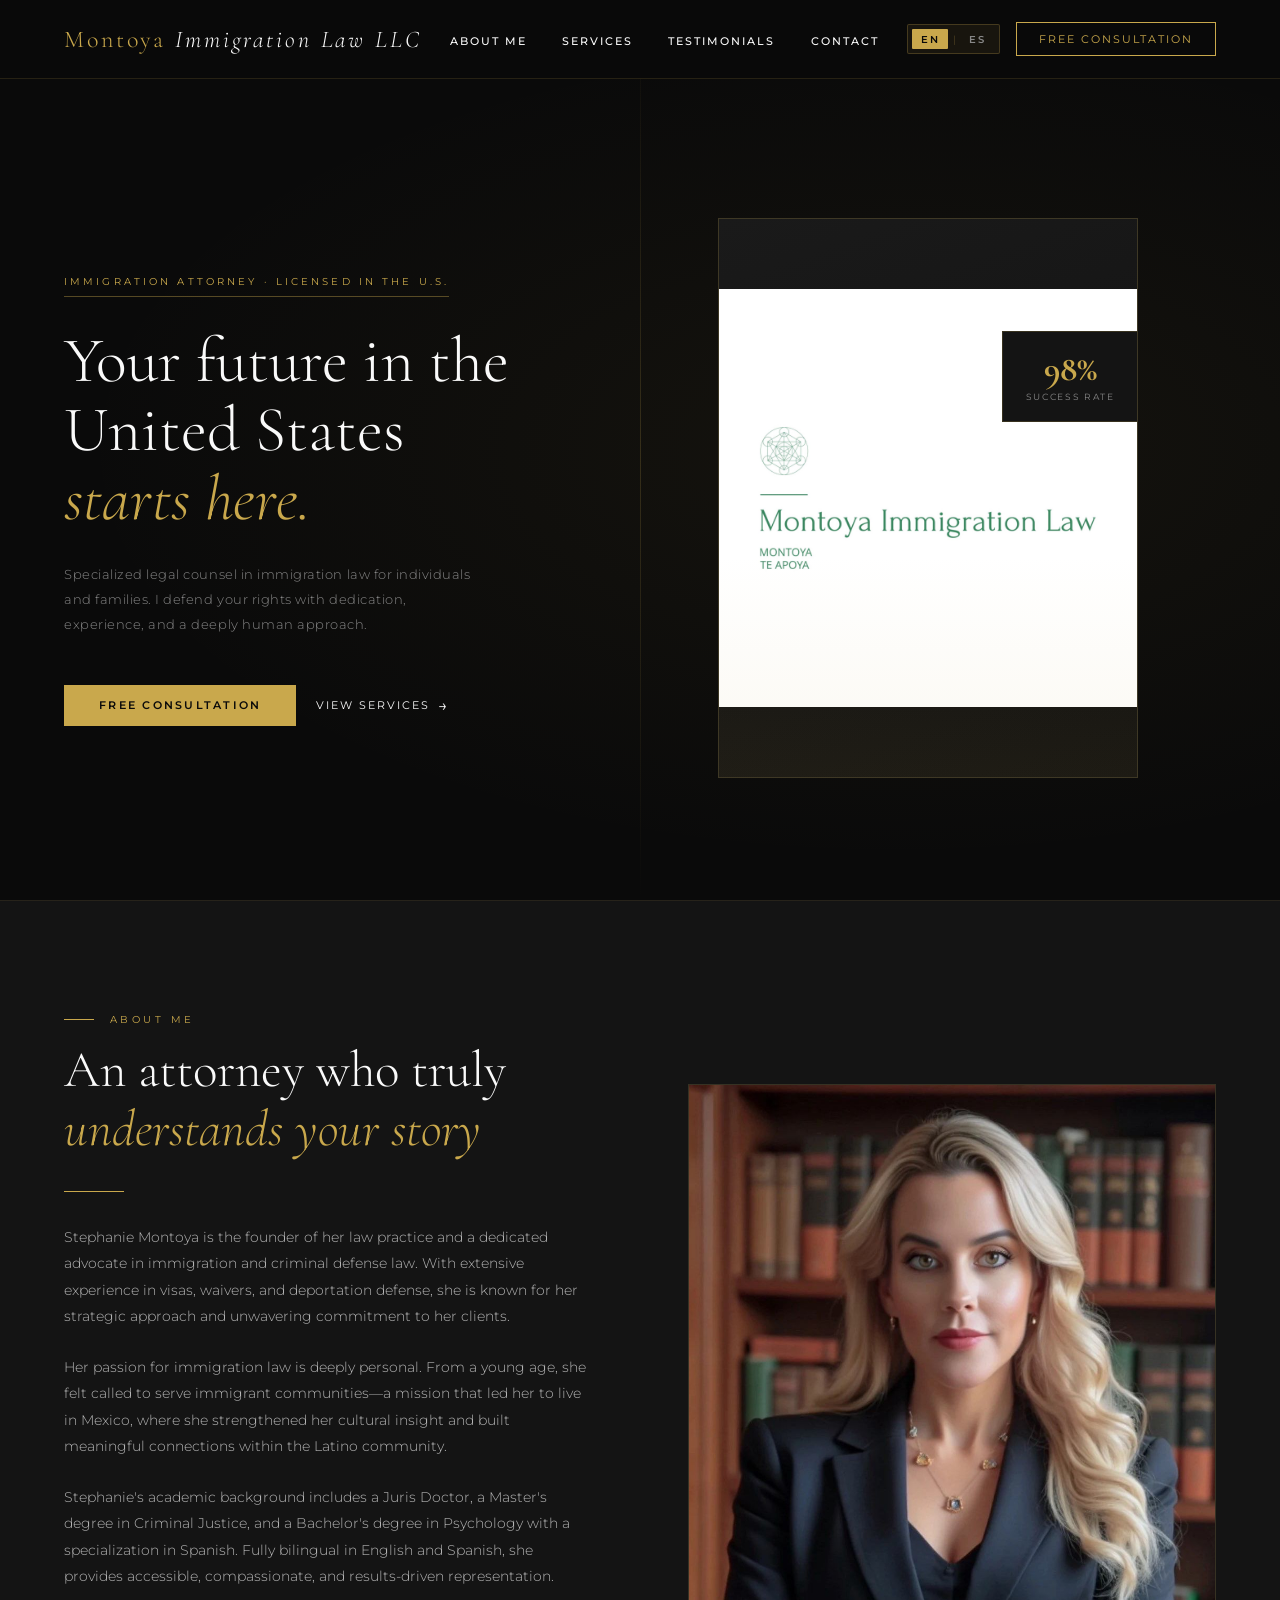
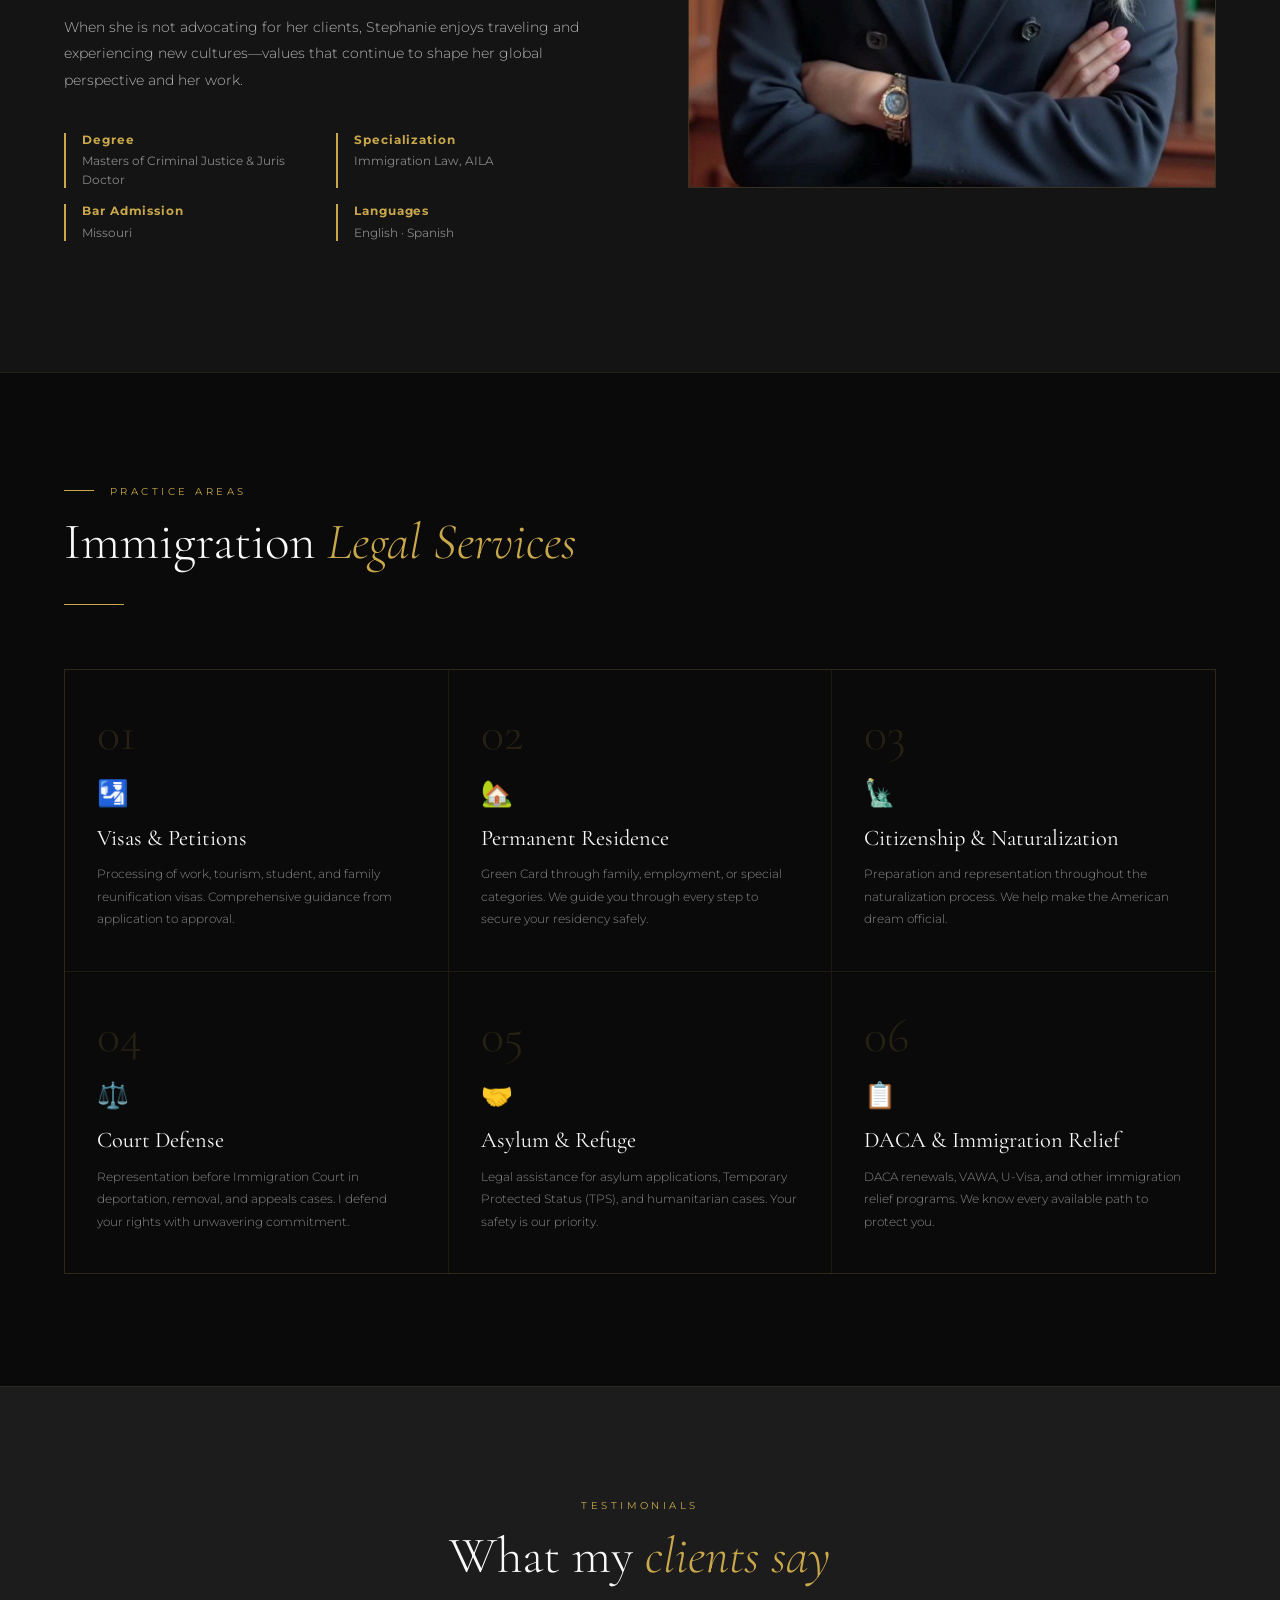
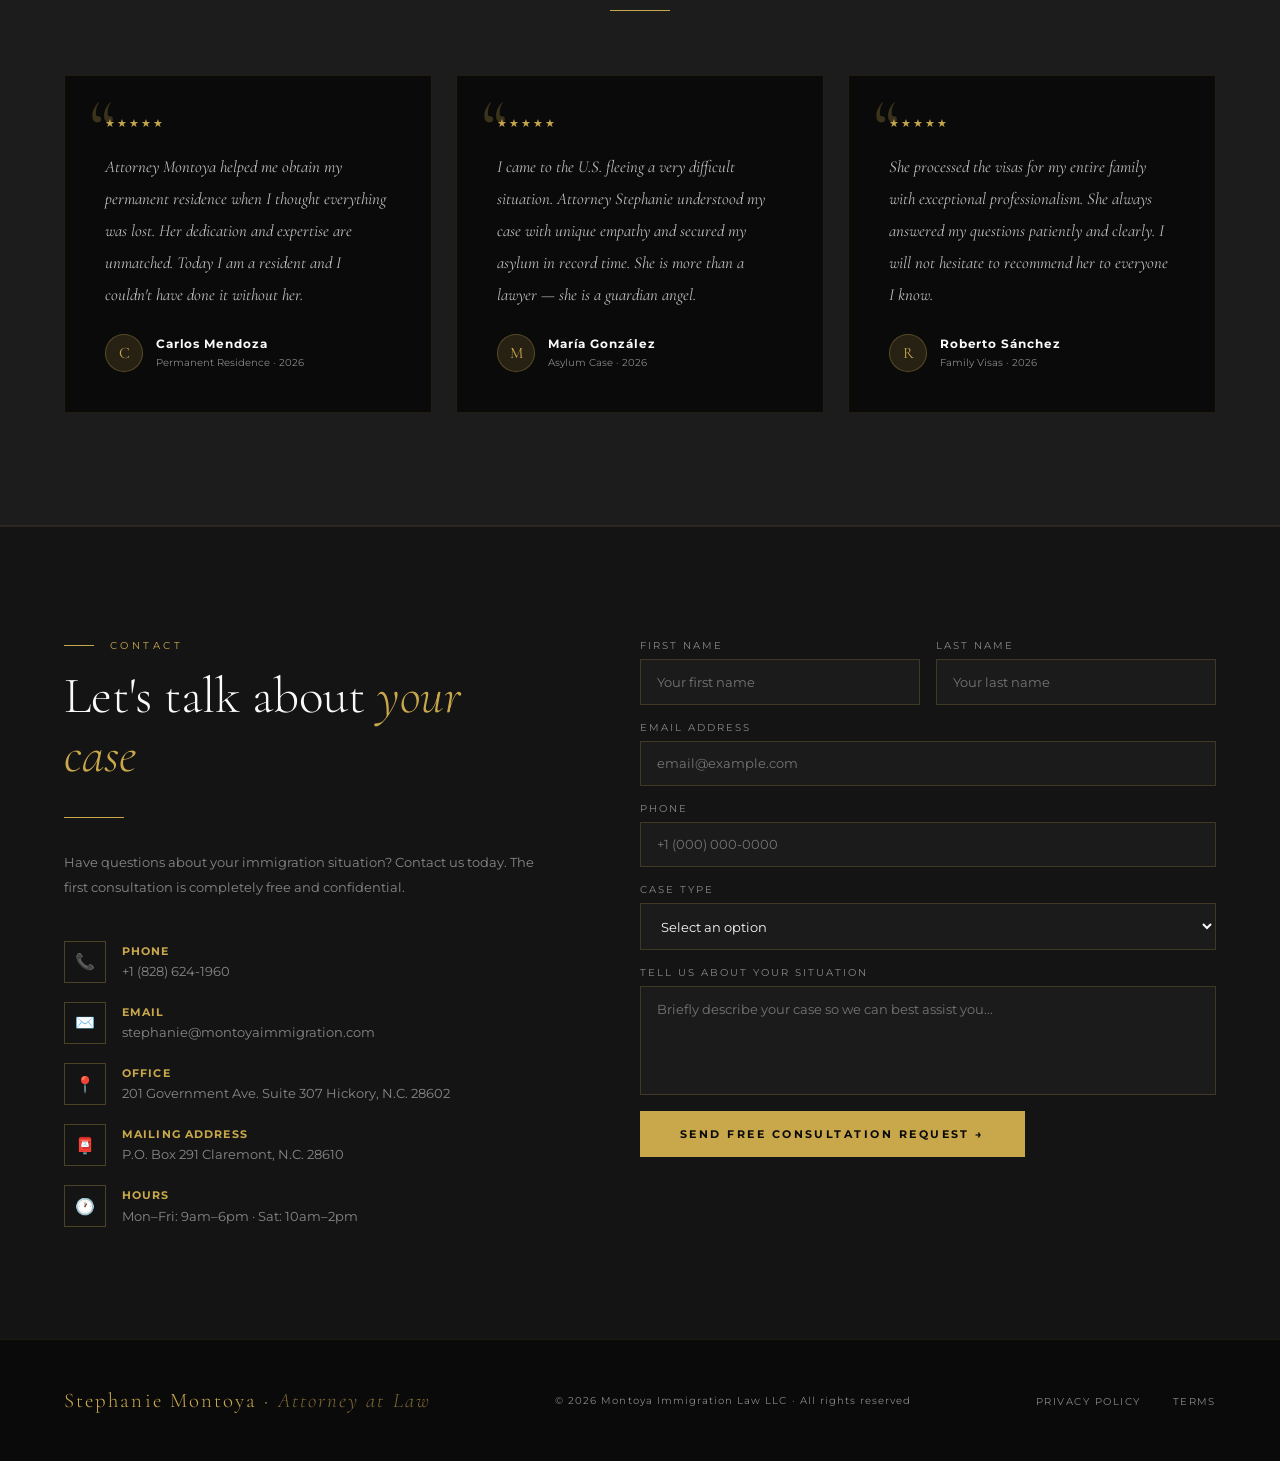
==== commit 45bc6472: "Update nav log, credentials, hero photo and logo" ====
--- a/index.html
+++ b/index.html
@@ -2,7 +2,7 @@
 <html lang="en">
   <head>
     <meta charset="UTF-8" />
-    <meta name="viewport" content="width=device-width, initial-scale=1.0" />
+    <meta name="viewport" content="width=device-width, initial-scale=1.0"/>
     <title>Stephanie Montoya | Immigration Attorney</title>
     <link
       href="https://fonts.googleapis.com/css2?family=Cormorant+Garamond:ital,wght@0,300;0,400;0,600;1,300;1,400&family=Montserrat:wght@300;400;500;600&display=swap"
@@ -13,20 +13,16 @@
   <body>
     <!-- ── NAV ── -->
     <nav>
-      <a href="index.html" class="nav-logo">Stephanie <span>Montoya</span></a>
+      <a href="index.html" class="nav-logo">Montoya <span>Immigration Law LLC</span></a>
       <ul class="nav-links">
         <li>
           <a href="#sobre-mi" data-en="About Me" data-es="Sobre mí">About Me</a>
         </li>
         <li>
-          <a href="#servicios" data-en="Services" data-es="Servicios"
-            >Services</a
-          >
+          <a href="#servicios" data-en="Services" data-es="Servicios">Services</a>
         </li>
         <li>
-          <a href="#testimonios" data-en="Testimonials" data-es="Testimonios"
-            >Testimonials</a
-          >
+          <a href="#testimonios" data-en="Testimonials" data-es="Testimonios">Testimonials</a>
         </li>
         <li>
           <a href="#contacto" data-en="Contact" data-es="Contacto">Contact</a>
@@ -46,9 +42,7 @@
           href="#contacto"
           class="nav-cta"
           data-en="Free Consultation"
-          data-es="Consulta gratis"
-          >Free Consultation</a
-        >
+          data-es="Consulta gratis">Free Consultation</a>
       </div>
     </nav>
 
@@ -56,73 +50,43 @@
     <section id="hero">
       <div class="hero-bg"></div>
       <div class="hero-line"></div>
-
       <div class="hero-content fade-in">
         <span
           class="hero-label"
           data-en="Immigration Attorney · Licensed in the U.S."
-          data-es="Abogada de Inmigración · Licenciada en EE.UU."
-        >
+          data-es="Abogada de Inmigración · Licenciada en EE.UU.">
           Immigration Attorney · Licensed in the U.S.
         </span>
         <h1 class="hero-title">
           <span
             data-en="Your future in the<br>United States"
             data-es="Tu futuro en<br>Estados Unidos"
-            >Your future in the<br />United States</span
-          ><br />
+            >Your future in the<br />United States</span>
+            <br />
           <em data-en="starts here." data-es="comienza aquí.">starts here.</em>
         </h1>
         <p
           class="hero-subtitle"
           data-en="Specialized legal counsel in immigration law for individuals and families. I defend your rights with dedication, experience, and a deeply human approach."
-          data-es="Asesoría legal especializada en inmigración para individuos y familias. Defiendo tus derechos con dedicación, experiencia y un trato profundamente humano."
-        >
+          data-es="Asesoría legal especializada en inmigración para individuos y familias. Defiendo tus derechos con dedicación, experiencia y un trato profundamente humano.">
           Specialized legal counsel in immigration law for individuals and
           families. I defend your rights with dedication, experience, and a
           deeply human approach.
         </p>
         <div class="hero-actions">
-          <a
-            href="#contacto"
-            class="btn-primary"
-            data-en="Free Consultation"
-            data-es="Consulta gratuita"
-            >Free Consultation</a
-          >
-          <a
-            href="#servicios"
-            class="btn-secondary"
-            data-en="View Services"
-            data-es="Ver servicios"
-            >View Services</a
-          >
+          <a href="#contacto" class="btn-primary" data-en="Free Consultation" data-es="Consulta gratuita">Free Consultation</a>
+          <a href="#servicios" class="btn-secondary" data-en="View Services" data-es="Ver servicios">View Services</a>
         </div>
       </div>
 
       <div class="hero-visual fade-in">
         <div class="hero-portrait">
           <div class="hero-portrait-placeholder">
-            <svg
-              width="80"
-              height="80"
-              viewBox="0 0 24 24"
-              fill="none"
-              stroke="currentColor"
-              stroke-width="0.8"
-            >
-              <circle cx="12" cy="8" r="4" />
-              <path d="M4 20c0-4 3.6-7 8-7s8 3 8 7" />
-            </svg>
-            <p data-en="Attorney's Photo" data-es="Foto de la abogada">
-              Attorney's Photo
-            </p>
+            <img src="img/Logo MILLLC.jpeg" alt="Montoya Immigration Law LLC" style="width: 100%; height: 100%; object-fit: contain;"/>
           </div>
           <div class="hero-stats">
             <strong>98%</strong>
-            <span data-en="Success Rate" data-es="Casos exitosos"
-              >Success Rate</span
-            >
+              <span data-en="Success Rate" data-es="Casos exitosos">Success Rate</span>
           </div>
         </div>
       </div>
@@ -178,7 +142,7 @@
         <div class="sobre-credentials">
           <div class="credential">
             <strong data-en="Degree" data-es="Licenciatura">Degree</strong>
-            <span>University of Miami, Law</span>
+            <span>Masters of Criminal Justice & Juris Doctor</span>
           </div>
           <div class="credential">
             <strong data-en="Specialization" data-es="Especialización">Specialization</strong>
@@ -189,7 +153,7 @@
           <div class="credential">
             <strong data-en="Bar Admission" data-es="Barra de Abogados"
               >Bar Admission</strong>
-            <span>Florida · Texas · New York</span>
+            <span>Missouri</span>
           </div>
           <div class="credential">
             <strong data-en="Languages" data-es="Idiomas">Languages</strong>
@@ -203,7 +167,7 @@
         <div class="sobre-accent"></div>
         <div class="sobre-img-wrap">
           <img
-            src="img/stephanie.jpeg"
+            src="img/MontoyaPhoto.jpeg"
             alt="Stephanie Montoya - Immigration Attorney"/>
         </div>
         <div class="sobre-accent2"></div>
@@ -333,8 +297,7 @@
           <div class="stars">★★★★★</div>
           <p
             data-en="Attorney Montoya helped me obtain my permanent residence when I thought everything was lost. Her dedication and expertise are unmatched. Today I am a resident and I couldn't have done it without her."
-            data-es="La Dra. Montoya me ayudó a obtener mi residencia permanente cuando pensé que todo estaba perdido. Su dedicación y conocimiento son incomparables. Hoy soy residente y no lo podría haber logrado sin ella."
-          >
+            data-es="La Dra. Montoya me ayudó a obtener mi residencia permanente cuando pensé que todo estaba perdido. Su dedicación y conocimiento son incomparables. Hoy soy residente y no lo podría haber logrado sin ella.">
             Attorney Montoya helped me obtain my permanent residence when I
             thought everything was lost. Her dedication and expertise are
             unmatched.
@@ -344,10 +307,9 @@
             <div class="author-info">
               <strong>Carlos Mendoza</strong>
               <span
-                data-en="Permanent Residence · 2024"
-                data-es="Residencia Permanente · 2024"
-                >Permanent Residence · 2024</span
-              >
+                data-en="Permanent Residence · 2026"
+                data-es="Residencia Permanente · 2026"
+                >Permanent Residence · 2026</span>
             </div>
           </div>
         </div>
@@ -355,8 +317,7 @@
           <div class="stars">★★★★★</div>
           <p
             data-en="I came to the U.S. fleeing a very difficult situation. Attorney Stephanie understood my case with unique empathy and secured my asylum in record time. She is more than a lawyer — she is a guardian angel."
-            data-es="Llegué a EE.UU. huyendo de una situación muy difícil. La abogada Stephanie entendió mi caso con una empatía única y logró mi asilo en tiempo récord. Es más que una abogada, es un ángel guardián."
-          >
+            data-es="Llegué a EE.UU. huyendo de una situación muy difícil. La abogada Stephanie entendió mi caso con una empatía única y logró mi asilo en tiempo récord. Es más que una abogada, es un ángel guardián."\>
             I came to the U.S. fleeing a very difficult situation. Attorney
             Stephanie secured my asylum in record time. She is more than a
             lawyer.
@@ -365,9 +326,7 @@
             <div class="author-avatar">M</div>
             <div class="author-info">
               <strong>María González</strong>
-              <span data-en="Asylum Case · 2023" data-es="Caso de Asilo · 2023"
-                >Asylum Case · 2023</span
-              >
+              <span data-en="Asylum Case · 2026" data-es="Caso de Asilo · 2026">Asylum Case · 2026</span>
             </div>
           </div>
         </div>
@@ -375,8 +334,7 @@
           <div class="stars">★★★★★</div>
           <p
             data-en="She processed the visas for my entire family with exceptional professionalism. She always answered my questions patiently and clearly. I will not hesitate to recommend her to everyone I know."
-            data-es="Tramitó las visas de toda mi familia con una profesionalidad excepcional. Siempre respondía mis preguntas con paciencia y claridad. No dudaré en recomendarla a todos mis conocidos."
-          >
+            data-es="Tramitó las visas de toda mi familia con una profesionalidad excepcional. Siempre respondía mis preguntas con paciencia y claridad. No dudaré en recomendarla a todos mis conocidos.">
             She processed the visas for my entire family with exceptional
             professionalism. I will not hesitate to recommend her to everyone I
             know.
@@ -386,10 +344,8 @@
             <div class="author-info">
               <strong>Roberto Sánchez</strong>
               <span
-                data-en="Family Visas · 2024"
-                data-es="Visas Familiares · 2024"
-                >Family Visas · 2024</span
-              >
+                data-en="Family Visas · 2026"
+                data-es="Visas Familiares · 2026">Family Visas · 2026</span>
             </div>
           </div>
         </div>
@@ -400,20 +356,15 @@
     <section id="contacto">
       <div class="contacto-inner">
         <div class="contacto-info fade-in">
-          <span class="section-label" data-en="Contact" data-es="Contacto"
-            >Contact</span
-          >
+          <span class="section-label" data-en="Contact" data-es="Contacto">Contact</span>
           <h2 class="section-title">
-            <span data-en="Let's talk about " data-es="Hablemos de "
-              >Let's talk about
-            </span>
+            <span data-en="Let's talk about " data-es="Hablemos de ">Let's talk about</span>
             <em data-en="your case" data-es="tu caso">your case</em>
           </h2>
           <div class="gold-divider"></div>
           <p
             data-en="Have questions about your immigration situation? Contact us today. The first consultation is completely free and confidential."
-            data-es="¿Tienes dudas sobre tu situación migratoria? Contáctanos hoy. La primera consulta es completamente gratuita y confidencial."
-          >
+            data-es="¿Tienes dudas sobre tu situación migratoria? Contáctanos hoy. La primera consulta es completamente gratuita y confidencial.">
             Have questions about your immigration situation? Contact us today.
             The first consultation is completely free and confidential.
           </p>
@@ -600,10 +551,9 @@
       </div>
       <p
         class="footer-copy"
-        data-en="© 2026 Stephanie Montoya Law LLC · All rights reserved"
-        data-es="© 2026 Stephanie Montoya Law LLC · Todos los derechos reservados"
-      >
-        © 2025 Stephanie Montoya Law LLC · All rights reserved
+        data-en="© 2026 Montoya Immigration Law LLC · All rights reserved"
+        data-es="© 2026 Montoya Immigration Law LLC · Todos los derechos reservados">
+        © 2025 Montoya Immigration Law LLC · All rights reserved
       </p>
       <div class="footer-links">
         <a href="privacy-policy.html" data-en="Privacy Policy" data-es="Política de privacidad">Privacy Policy</a>
--- a/css/styles.css
+++ b/css/styles.css
@@ -151,7 +151,7 @@
 .hero-badge strong { display: block; font-family: 'Cormorant Garamond', serif; font-size: 2rem; font-weight: 600; color: var(--gold); line-height: 1; }
 .hero-badge span { font-size: 0.6rem; letter-spacing: 0.2em; text-transform: uppercase; color: var(--text-muted); }
 .hero-stats {
-  position: absolute; right: -1px; top: 40%;
+  position: absolute; right: -1px; top: 20%;
   background: var(--black-soft); border: 1px solid rgba(201,168,76,0.2);
   padding: 1.2rem 1.4rem; text-align: center;
 }
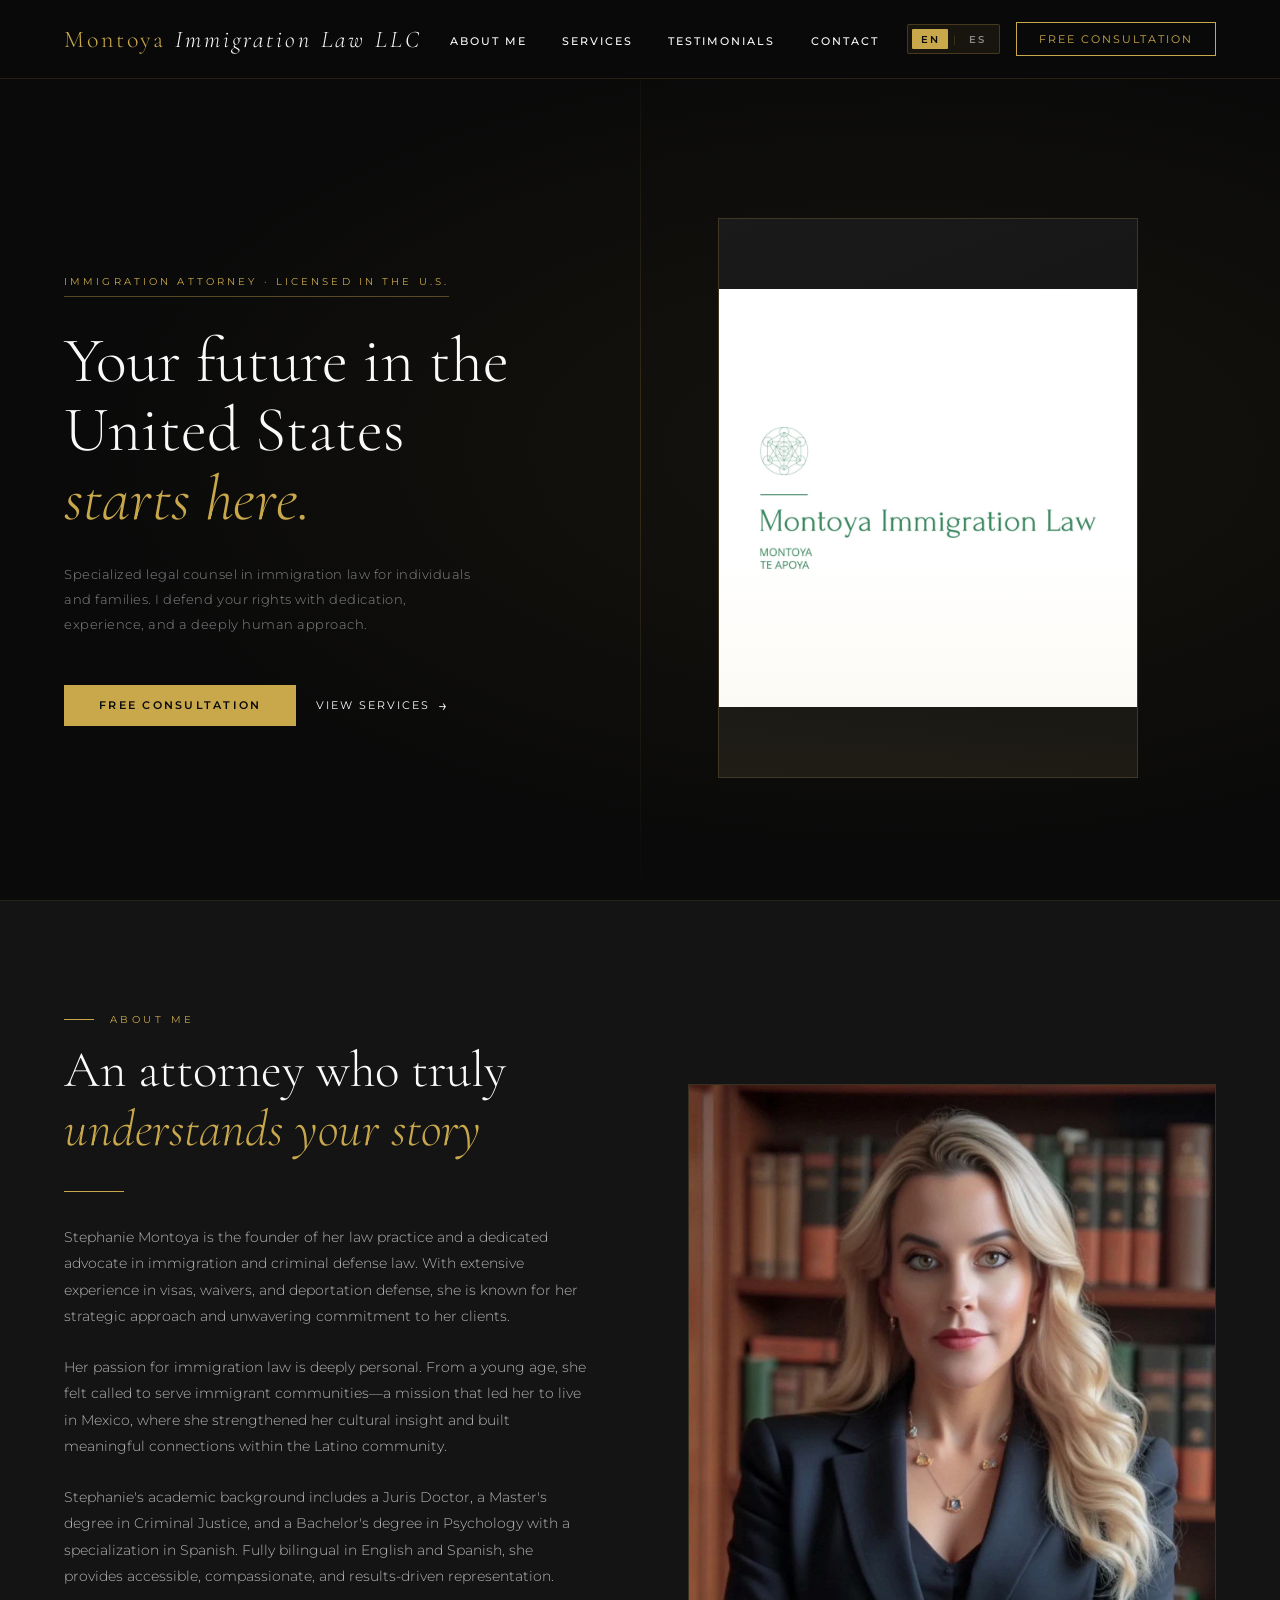
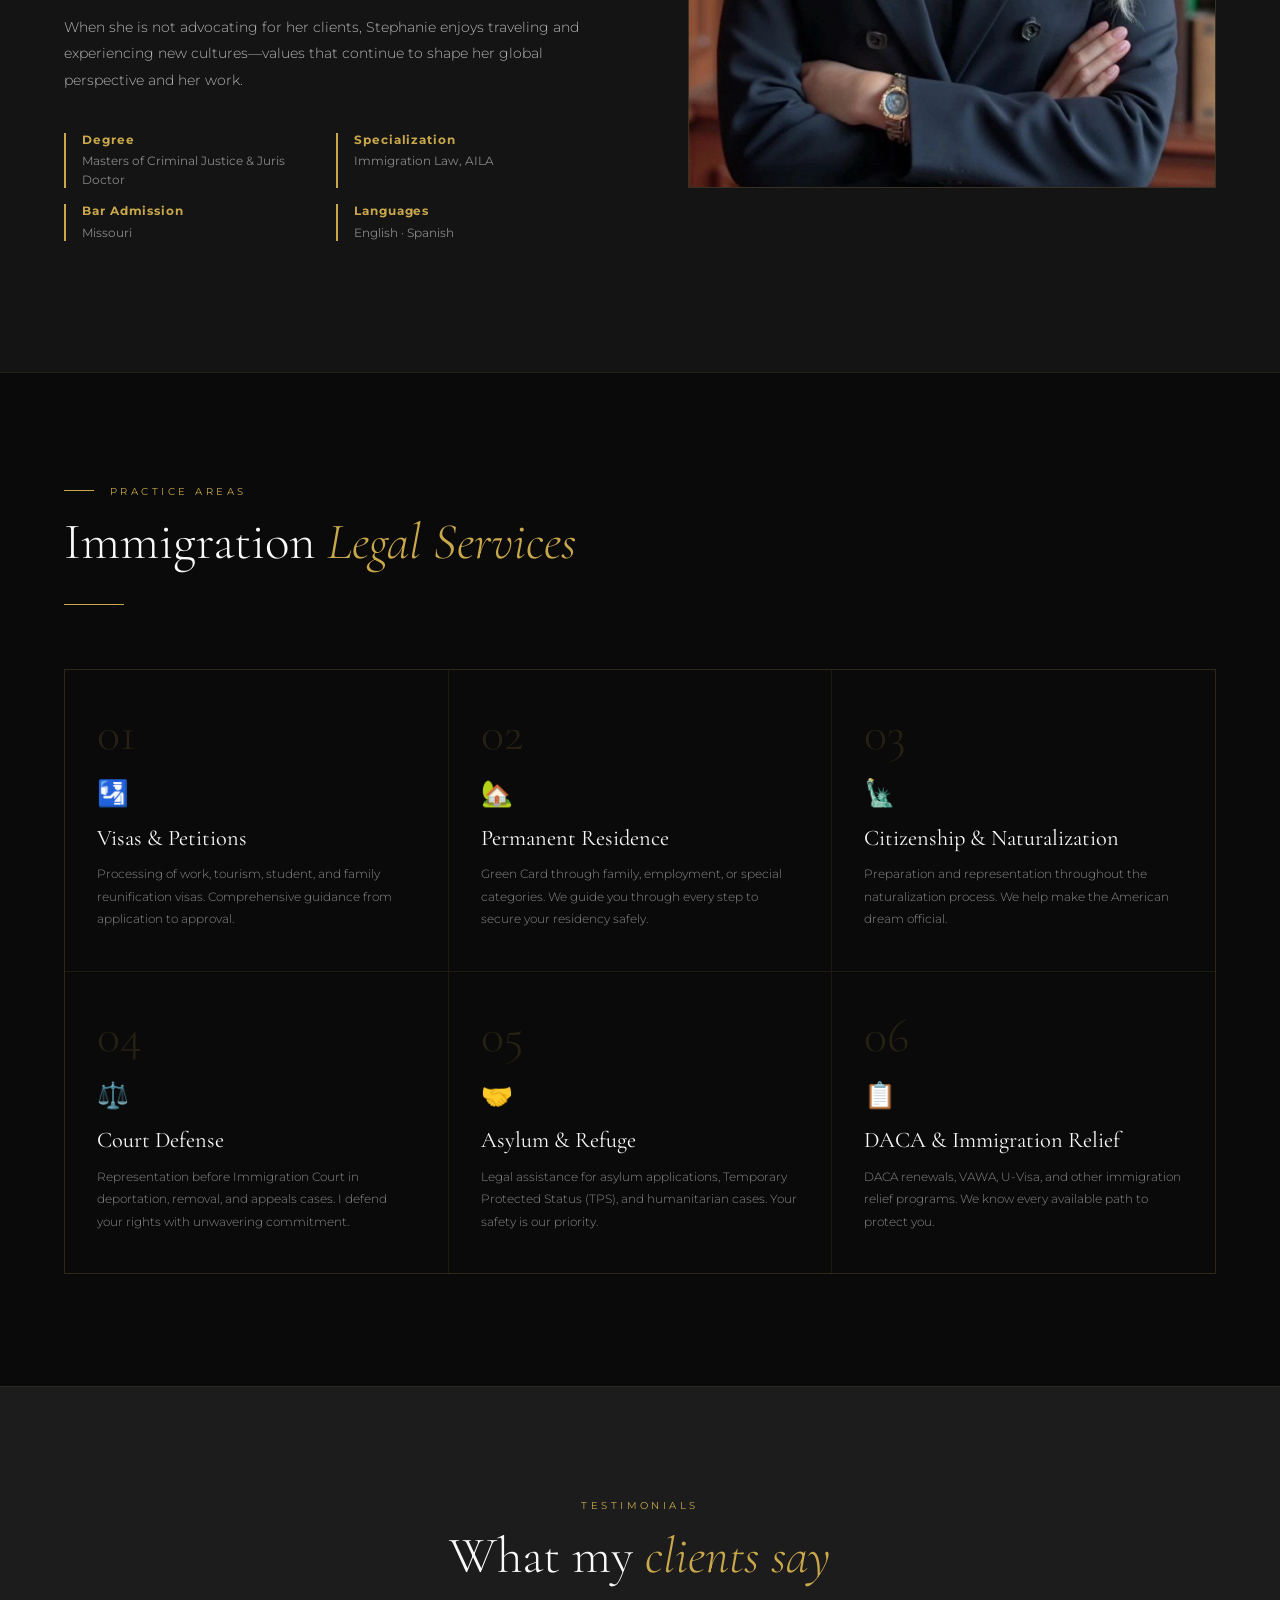
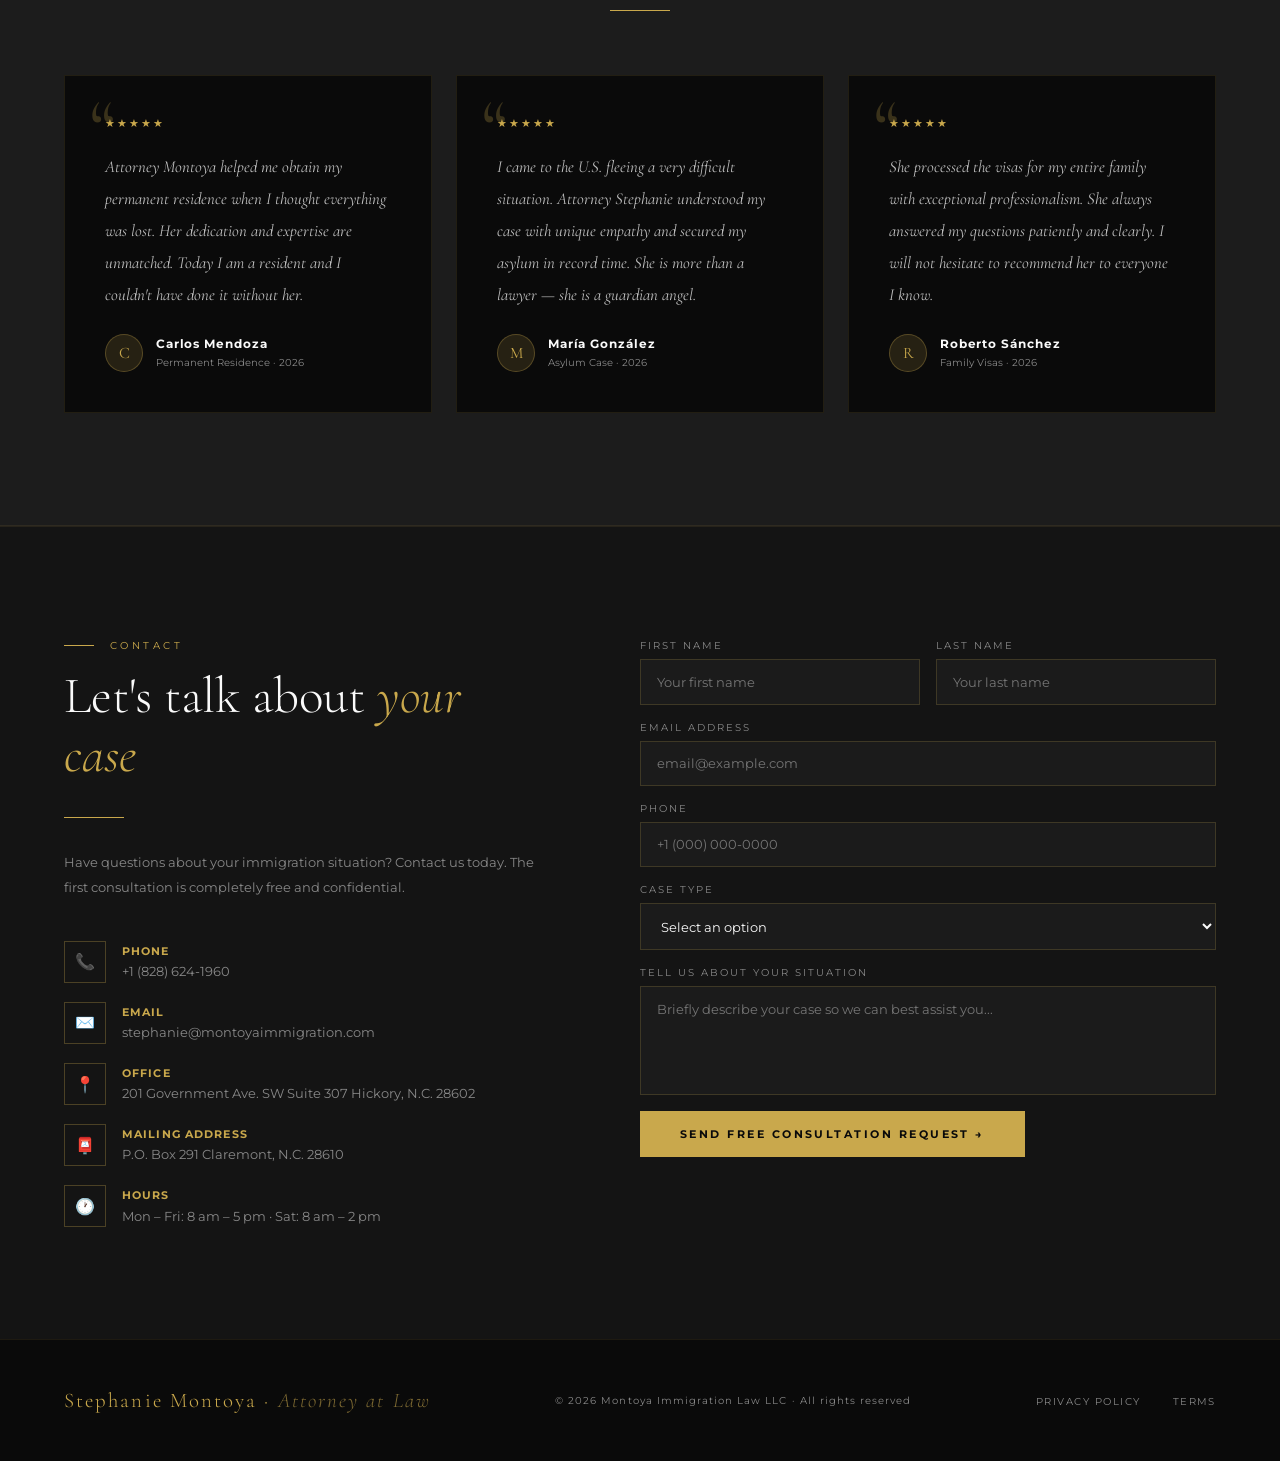
==== commit b5ad269b: "Remove hero-stats class" ====
--- a/index.html
+++ b/index.html
@@ -84,10 +84,6 @@
           <div class="hero-portrait-placeholder">
             <img src="img/Logo MILLLC.jpeg" alt="Montoya Immigration Law LLC" style="width: 100%; height: 100%; object-fit: contain;"/>
           </div>
-          <div class="hero-stats">
-            <strong>98%</strong>
-              <span data-en="Success Rate" data-es="Casos exitosos">Success Rate</span>
-          </div>
         </div>
       </div>
     </section>
@@ -387,15 +383,13 @@
               <div class="contact-icon">📍</div>
               <div class="contact-item-text">
                 <strong data-en="Office" data-es="Oficina">Office</strong>
-                <span>201 Government Ave. Suite 307 Hickory, N.C. 28602</span>
+                <span>201 Government Ave. SW Suite 307 Hickory, N.C. 28602</span>
               </div>
             </div>
             <div class="contact-item">
               <div class="contact-icon">📮</div>
               <div class="contact-item-text">
-                <strong data-en="Mailing Address" data-es="Dirección Postal"
-                  >Mailing Address</strong
-                >
+                <strong data-en="Mailing Address" data-es="Dirección Postal">Mailing Address</strong>
                 <span> P.O. Box 291 Claremont, N.C. 28610</span>
               </div>
             </div>
@@ -404,10 +398,8 @@
               <div class="contact-item-text">
                 <strong data-en="Hours" data-es="Horario">Hours</strong>
                 <span
-                  data-en="Mon–Fri: 9am–6pm · Sat: 10am–2pm"
-                  data-es="Lun–Vie: 9am–6pm · Sáb: 10am–2pm"
-                  >Mon–Fri: 9am–6pm · Sat: 10am–2pm</span
-                >
+                  data-en="Mon – Fri: 8 am – 5 pm · Sat: 8 am – 2 pm"
+                  data-es="Lun – Vie: 8 am – 5 pm · Sáb: 8 am – 2 pm">Mon – Fri: 8 am – 5 pm · Sat: 8 am – 2pm</span>
               </div>
             </div>
           </div>
@@ -417,51 +409,40 @@
             <div class="form-grid">
               <div class="form-row">
                 <div class="form-group">
-                  <label data-en="First Name" data-es="Nombre"
-                    >First Name</label
-                  >
+                  <label data-en="First Name" data-es="Nombre">First Name</label>
                   <input
                     type="text"
                     name="first_name"
                     id="inp-fname"
-                    placeholder="Your first name"
-                  />
+                    placeholder="Your first name"/>
                 </div>
                 <div class="form-group">
-                  <label data-en="Last Name" data-es="Apellido"
-                    >Last Name</label
-                  >
+                  <label data-en="Last Name" data-es="Apellido">Last Name</label>
                   <input
                     type="text"
                     name="last_name"
                     id="inp-lname"
-                    placeholder="Your last name"
-                  />
+                    placeholder="Your last name"/>
                 </div>
               </div>
               <div class="form-group">
-                <label data-en="Email Address" data-es="Correo electrónico"
-                  >Email Address</label
-                >
+                <label data-en="Email Address" data-es="Correo electrónico">Email Address</label>
                 <input
                   type="email"
                   name="email"
                   id="inp-email"
-                  placeholder="email@example.com"
-                />
+                  placeholder="email@example.com"/>
               </div>
               <div class="form-group">
                 <label data-en="Phone" data-es="Teléfono">Phone</label>
                 <input
                   type="tel"
                   name="phone"
-                  placeholder="+1 (000) 000-0000"
-                />
+                  placeholder="+1 (000) 000-0000"/>
               </div>
               <div class="form-group">
                 <label data-en="Case Type" data-es="Tipo de caso"
-                  >Case Type</label
-                >
+                  >Case Type</label>
                 <select name="case_type " id="sel-case">
                   <option
                     value=""
@@ -525,8 +506,7 @@
                 type="submit"
                 class="form-submit"
                 data-en="Send Free Consultation Request →"
-                data-es="Enviar consulta gratuita →"
-              >
+                data-es="Enviar consulta gratuita →">
                 Send Free Consultation Request →
               </button>
             </div>
@@ -543,11 +523,9 @@
           style="
             font-style: italic;
             font-family: &quot;Cormorant Garamond&quot;, serif;
-            color: rgba(201, 168, 76, 0.6);
-          "
+            color: rgba(201, 168, 76, 0.6);"
           data-en="Attorney at Law"
-          data-es="Abogada"
-          >Attorney at Law</em>
+          data-es="Abogada">Attorney at Law</em>
       </div>
       <p
         class="footer-copy"
--- a/css/styles.css
+++ b/css/styles.css
@@ -150,11 +150,7 @@
 }
 .hero-badge strong { display: block; font-family: 'Cormorant Garamond', serif; font-size: 2rem; font-weight: 600; color: var(--gold); line-height: 1; }
 .hero-badge span { font-size: 0.6rem; letter-spacing: 0.2em; text-transform: uppercase; color: var(--text-muted); }
-.hero-stats {
-  position: absolute; right: -1px; top: 20%;
-  background: var(--black-soft); border: 1px solid rgba(201,168,76,0.2);
-  padding: 1.2rem 1.4rem; text-align: center;
-}
+
 .hero-stats strong { display: block; font-family: 'Cormorant Garamond', serif; font-size: 2.2rem; color: var(--gold); line-height: 1; }
 .hero-stats span { font-size: 0.58rem; letter-spacing: 0.18em; text-transform: uppercase; color: var(--text-muted); display: block; margin-top: 0.3rem; }
 
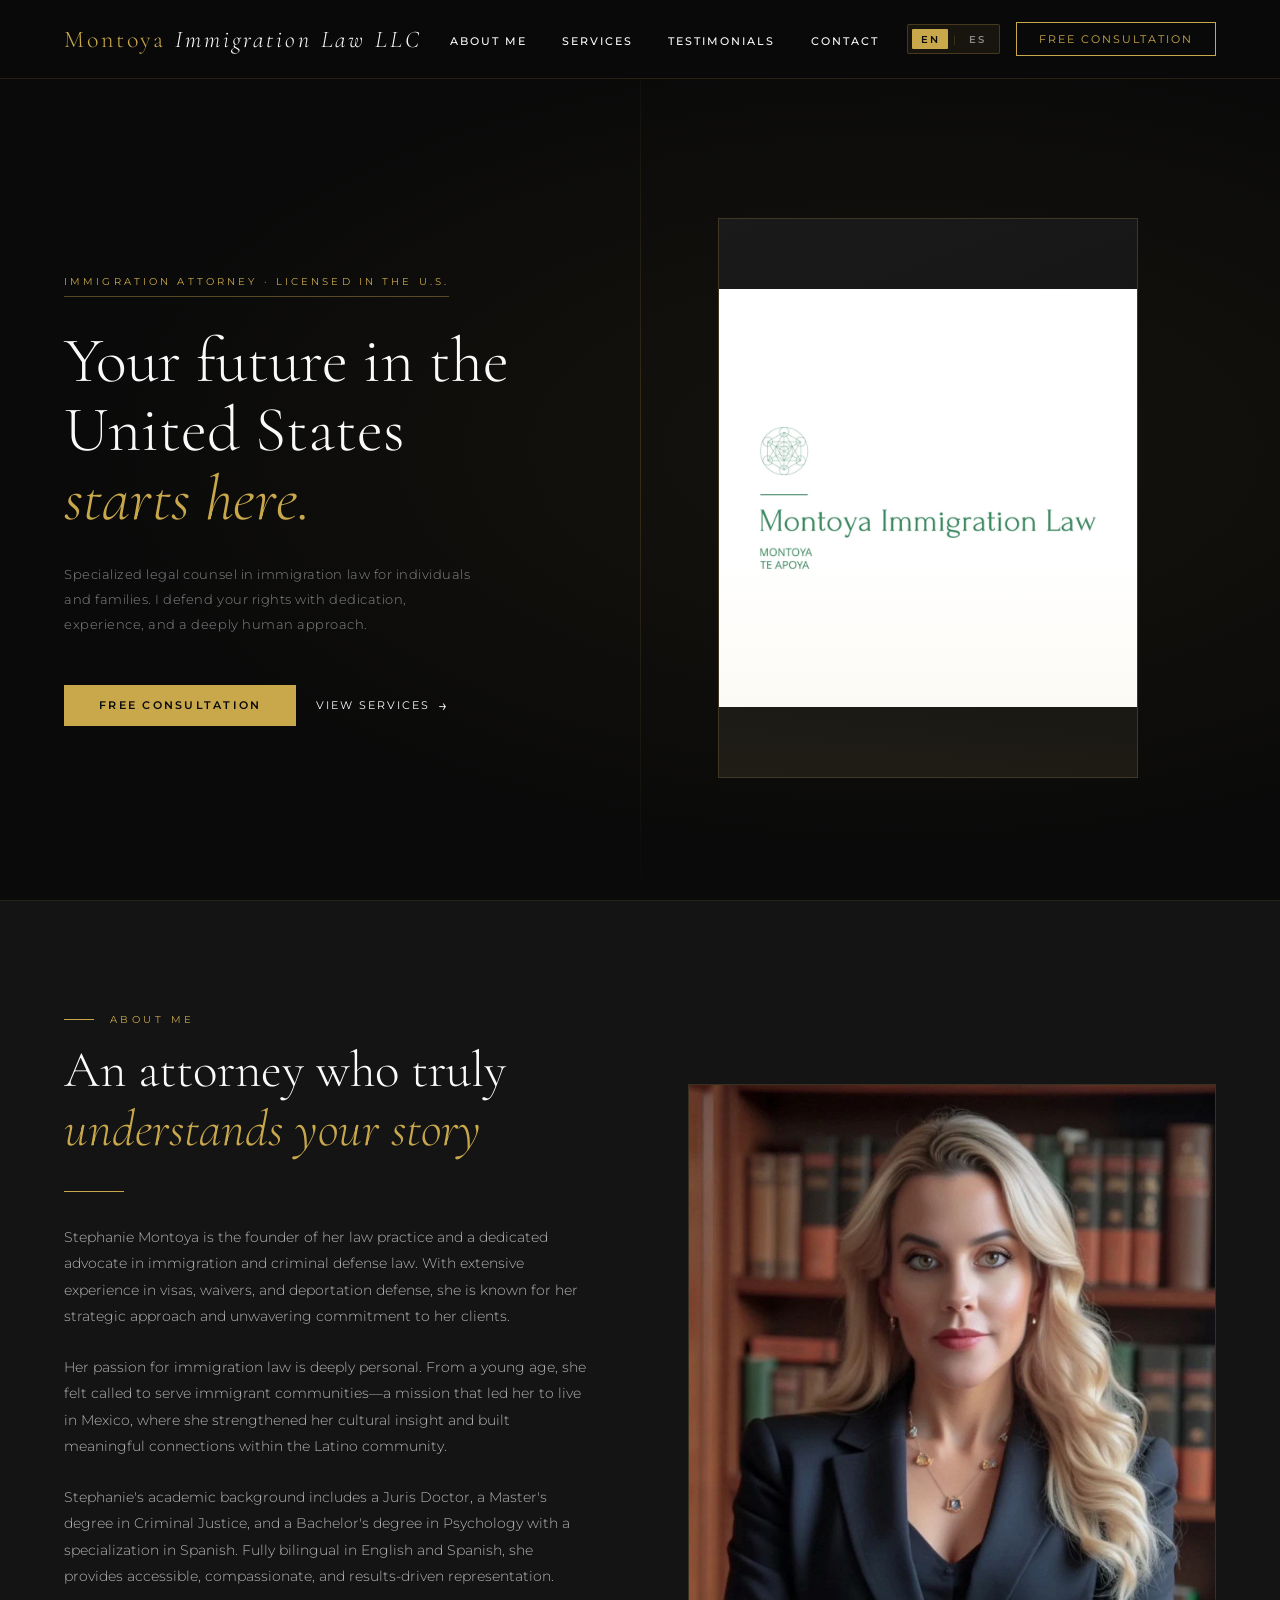
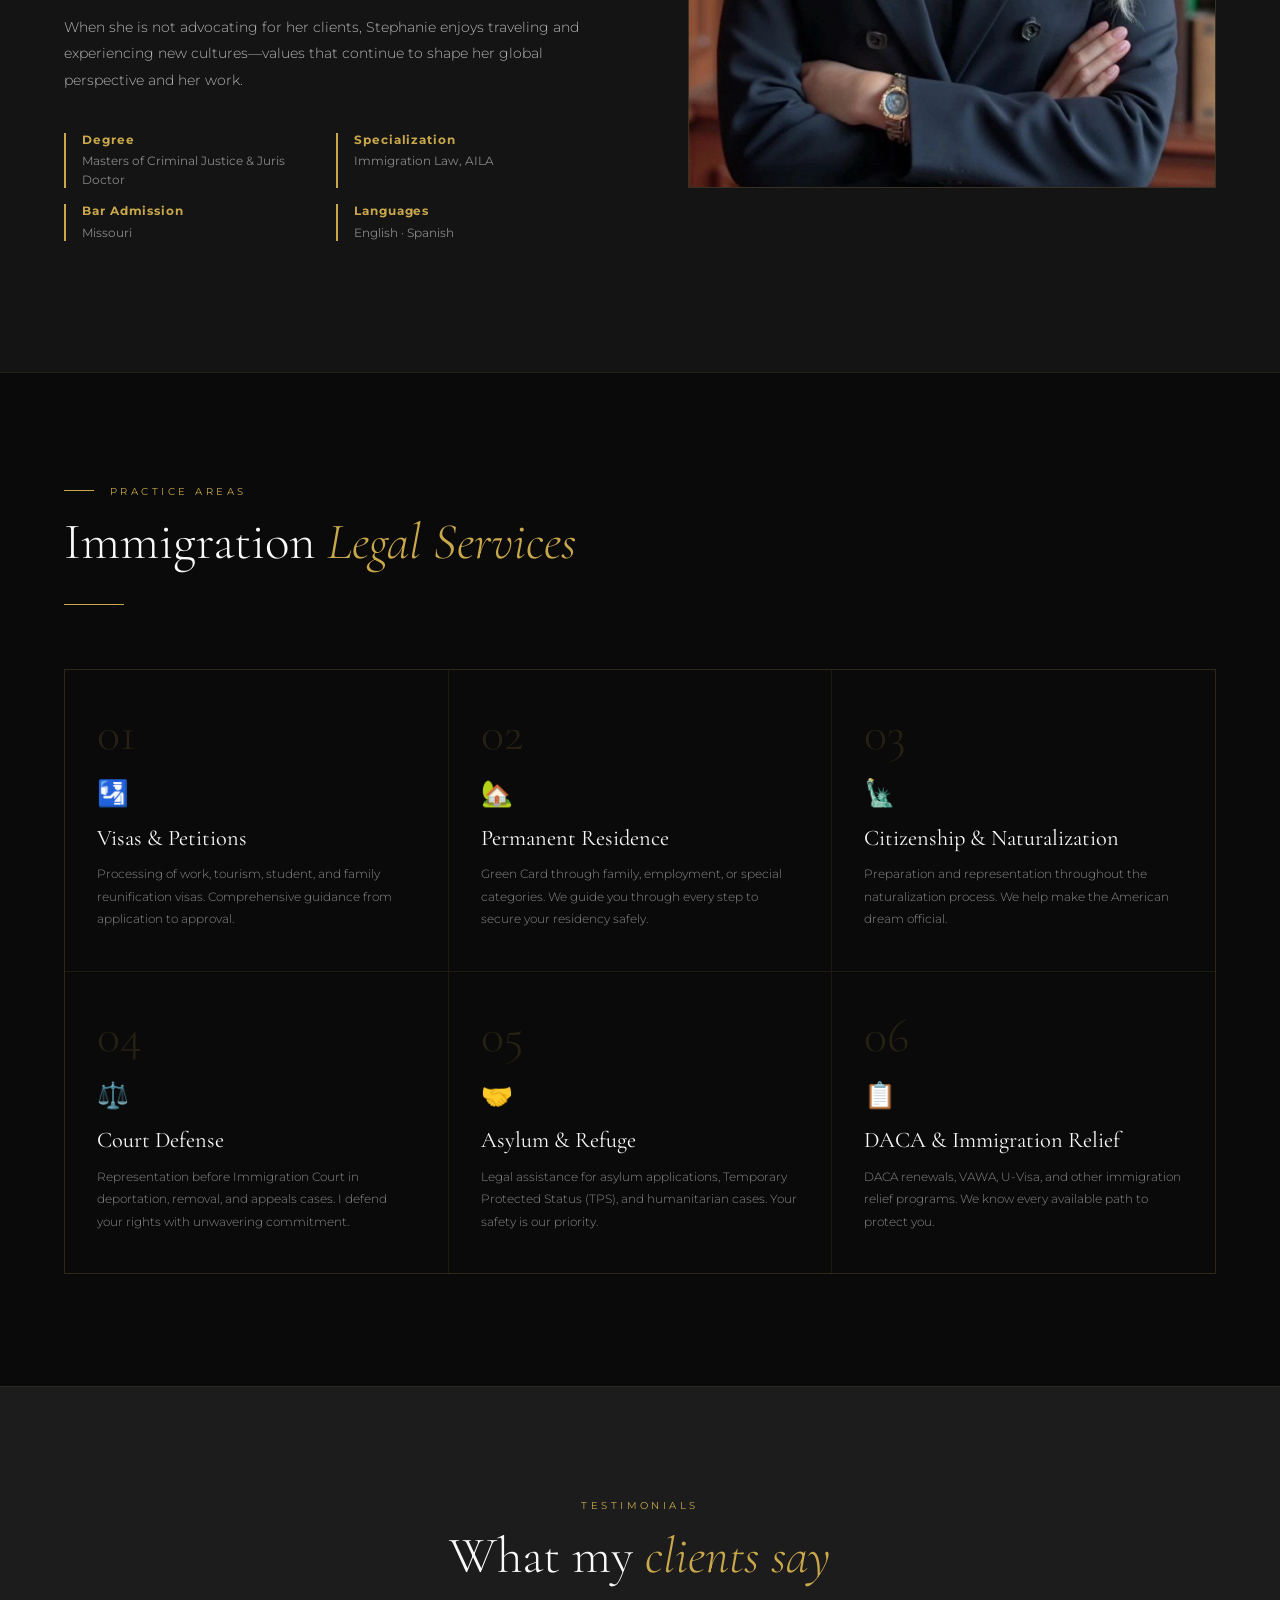
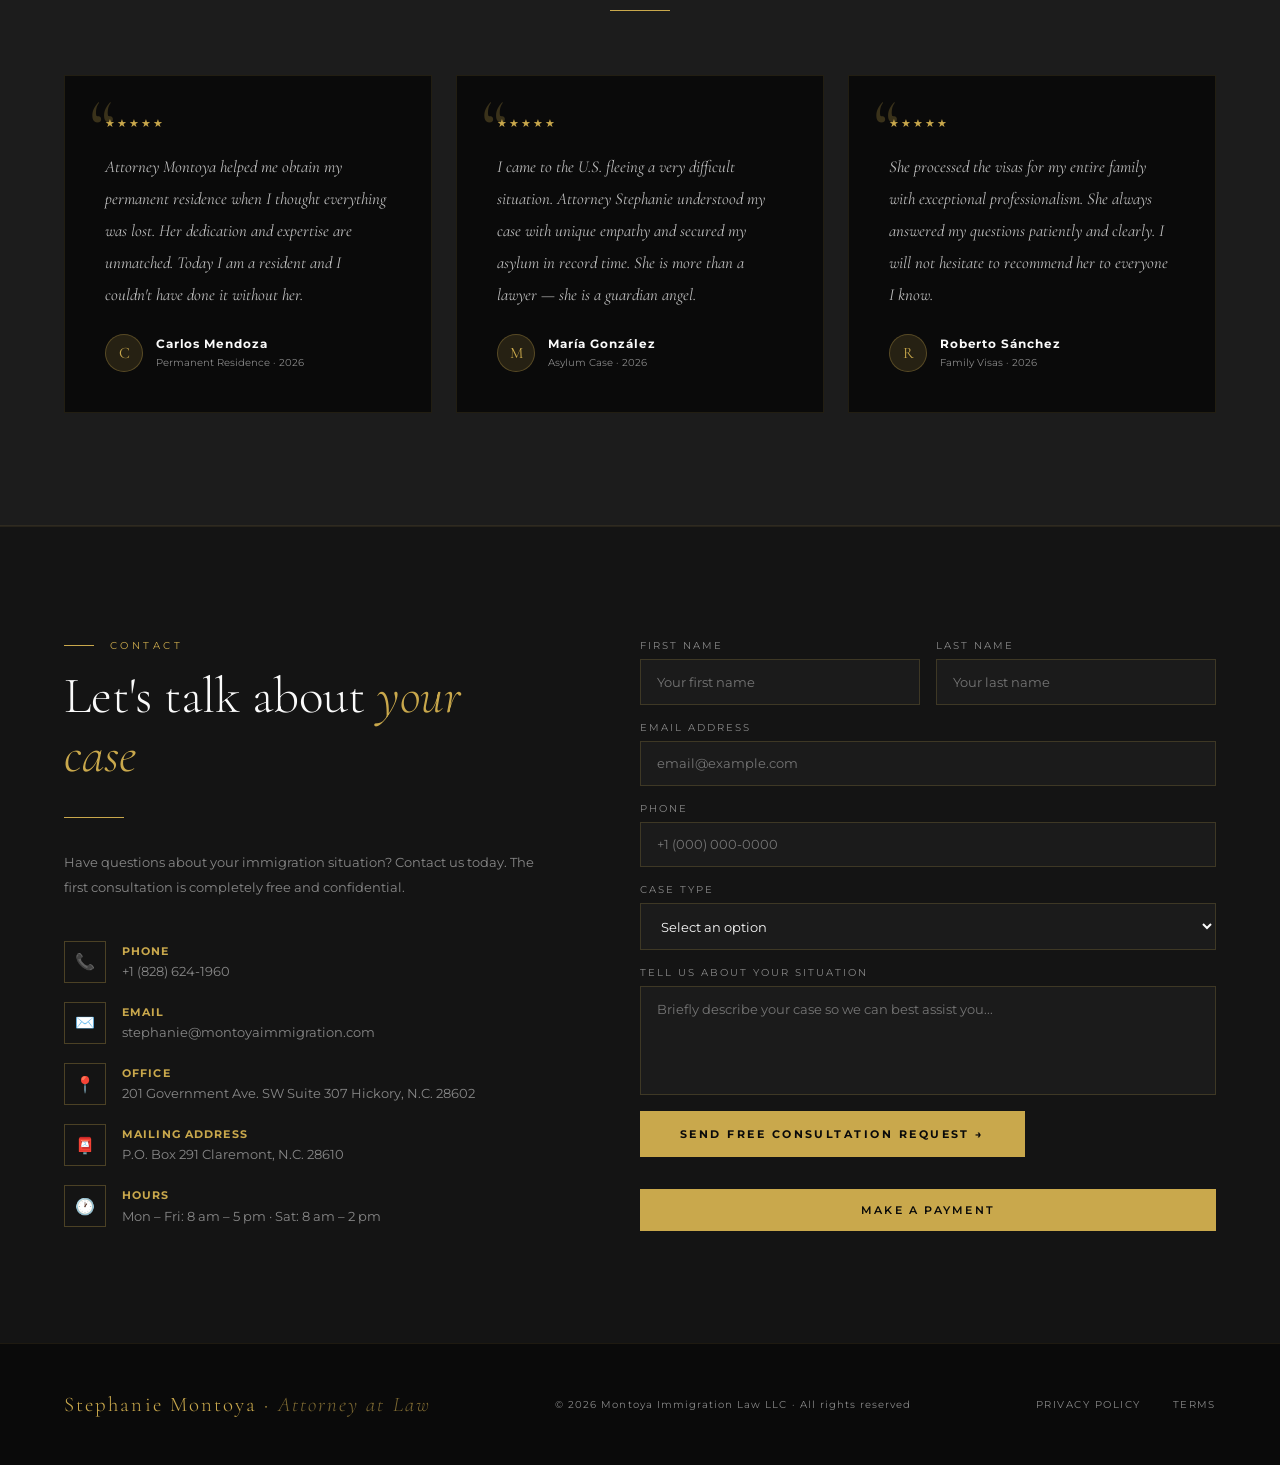
==== commit dcf48273: "add make a payment" ====
--- a/index.html
+++ b/index.html
@@ -509,6 +509,12 @@
                 data-es="Enviar consulta gratuita →">
                 Send Free Consultation Request →
               </button>
+              <a href="https://secure.lawpay.com/pages/montoyaimmigrationlaw/trust"
+                  target="_blank"
+                  class="btn-primary"
+                  style="display: block; text-align: center; margin-top: 1rem;"
+                  data-en="Make a Payment"
+                  data-es="Realizar un pago">Make a Payment</a>
             </div>
           </form>
         </div>
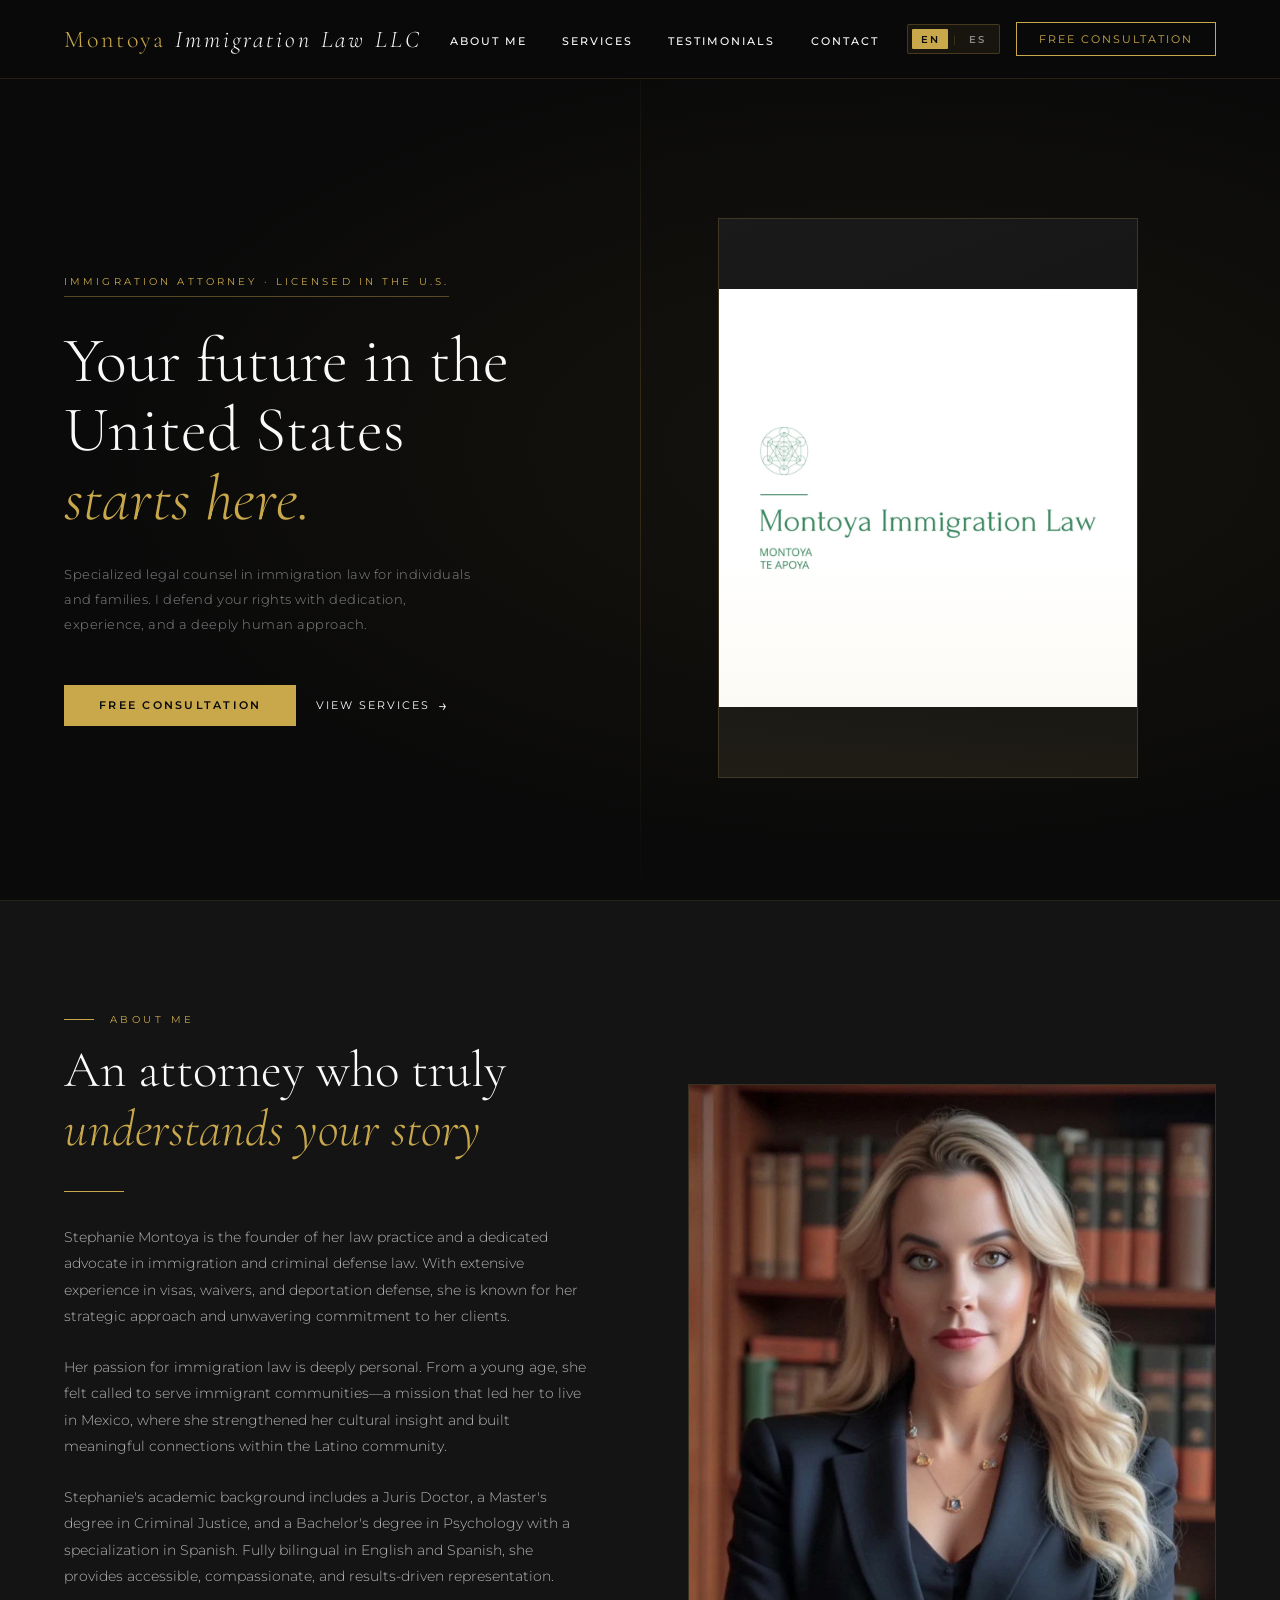
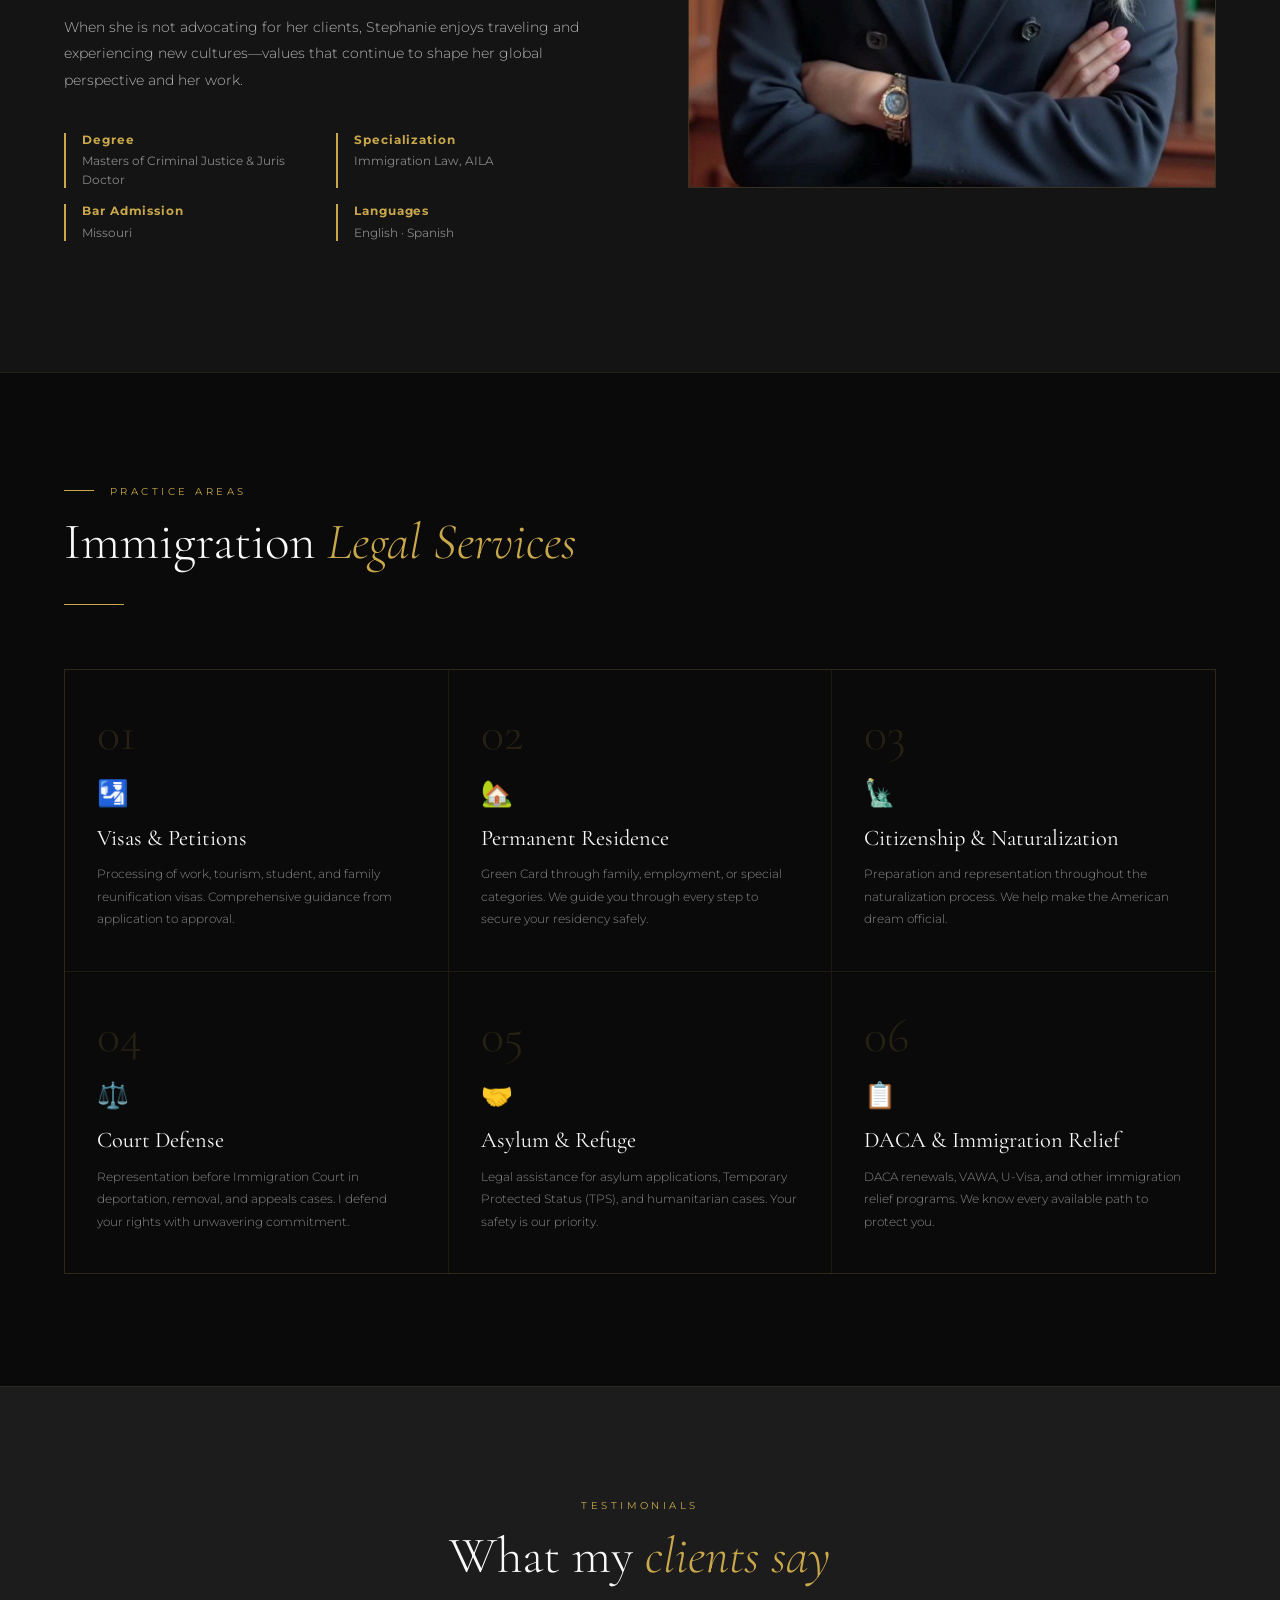
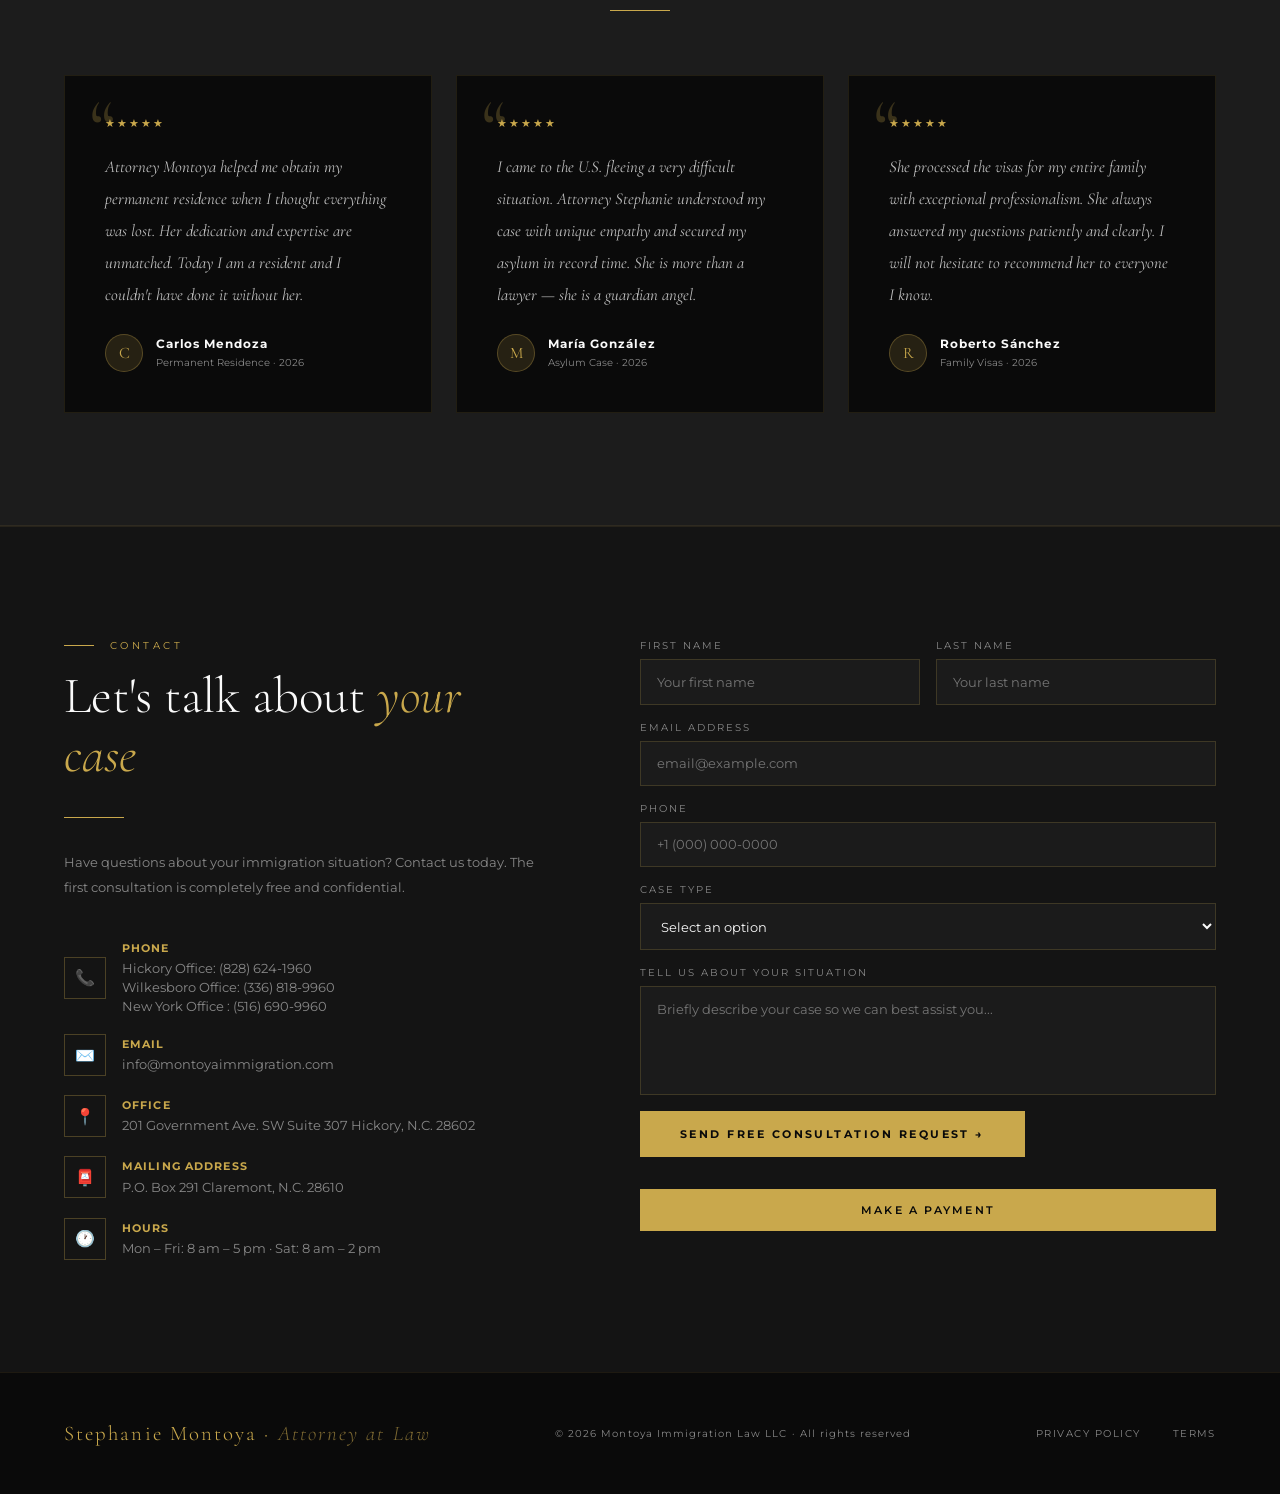
==== commit bcf12a62: "update email and phone numbers" ====
--- a/index.html
+++ b/index.html
@@ -369,14 +369,16 @@
               <div class="contact-icon">📞</div>
               <div class="contact-item-text">
                 <strong data-en="Phone" data-es="Teléfono">Phone</strong>
-                <span>+1 (828) 624-1960</span>
+                <span>Hickory Office: (828) 624-1960 <br> 
+                      Wilkesboro Office: (336) 818-9960 <br>
+                      New York Office : (516) 690-9960</span>
               </div>
             </div>
             <div class="contact-item">
               <div class="contact-icon">✉️</div>
               <div class="contact-item-text">
                 <strong data-en="Email" data-es="Correo">Email</strong>
-                <span>stephanie@montoyaimmigration.com</span>
+                <span>info@montoyaimmigration.com</span>
               </div>
             </div>
             <div class="contact-item">
